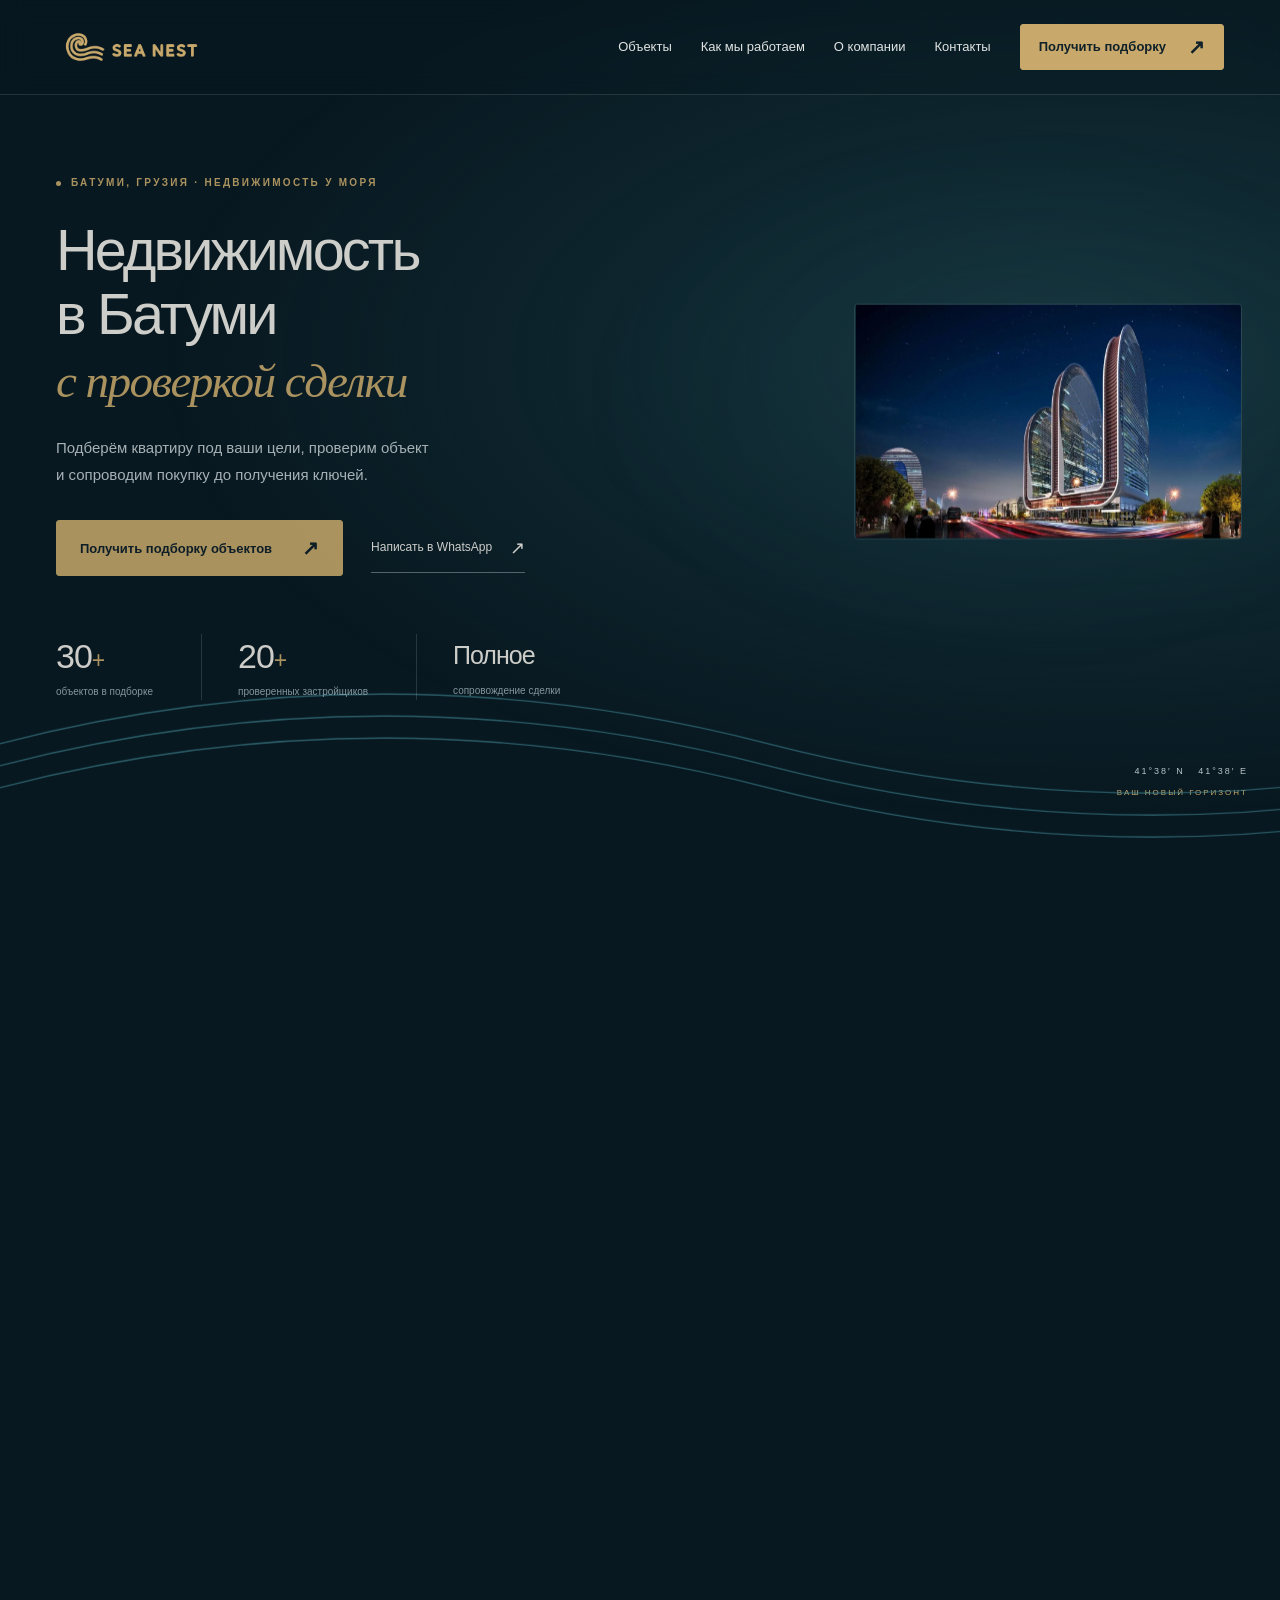
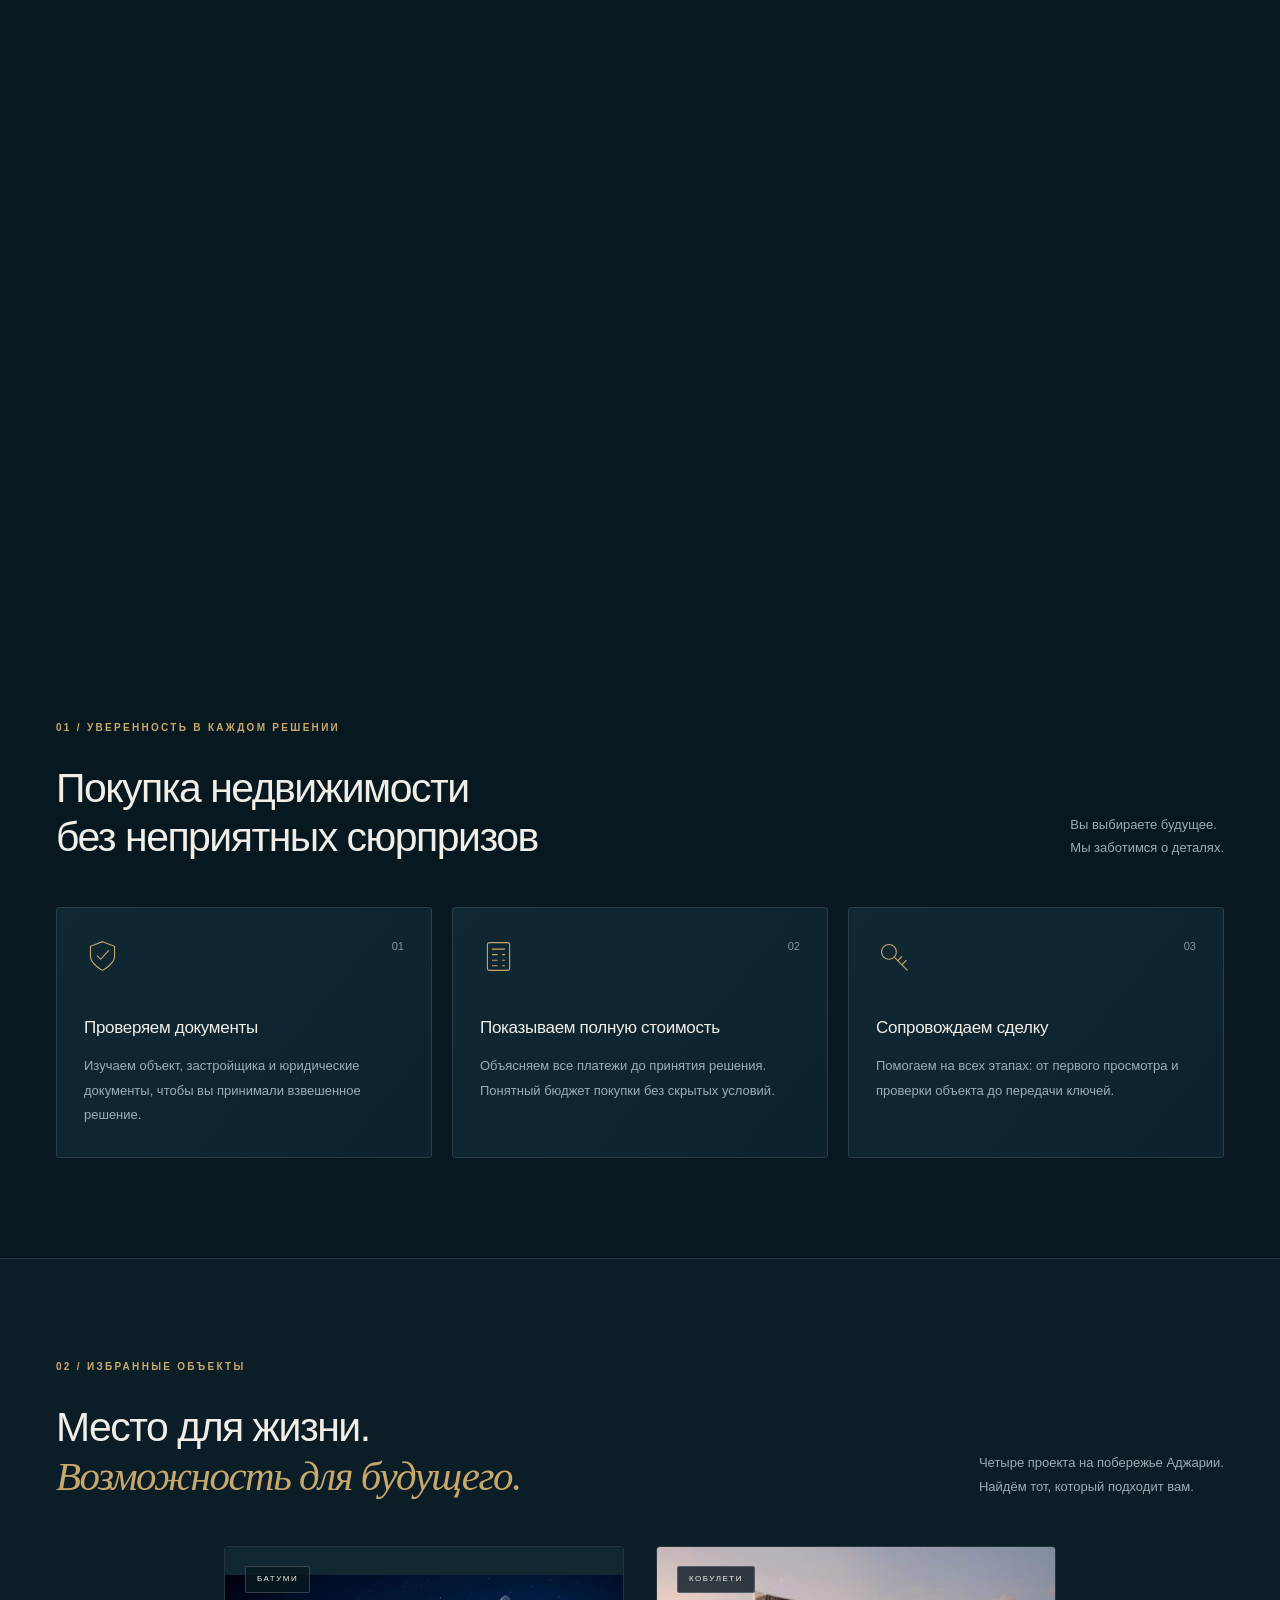
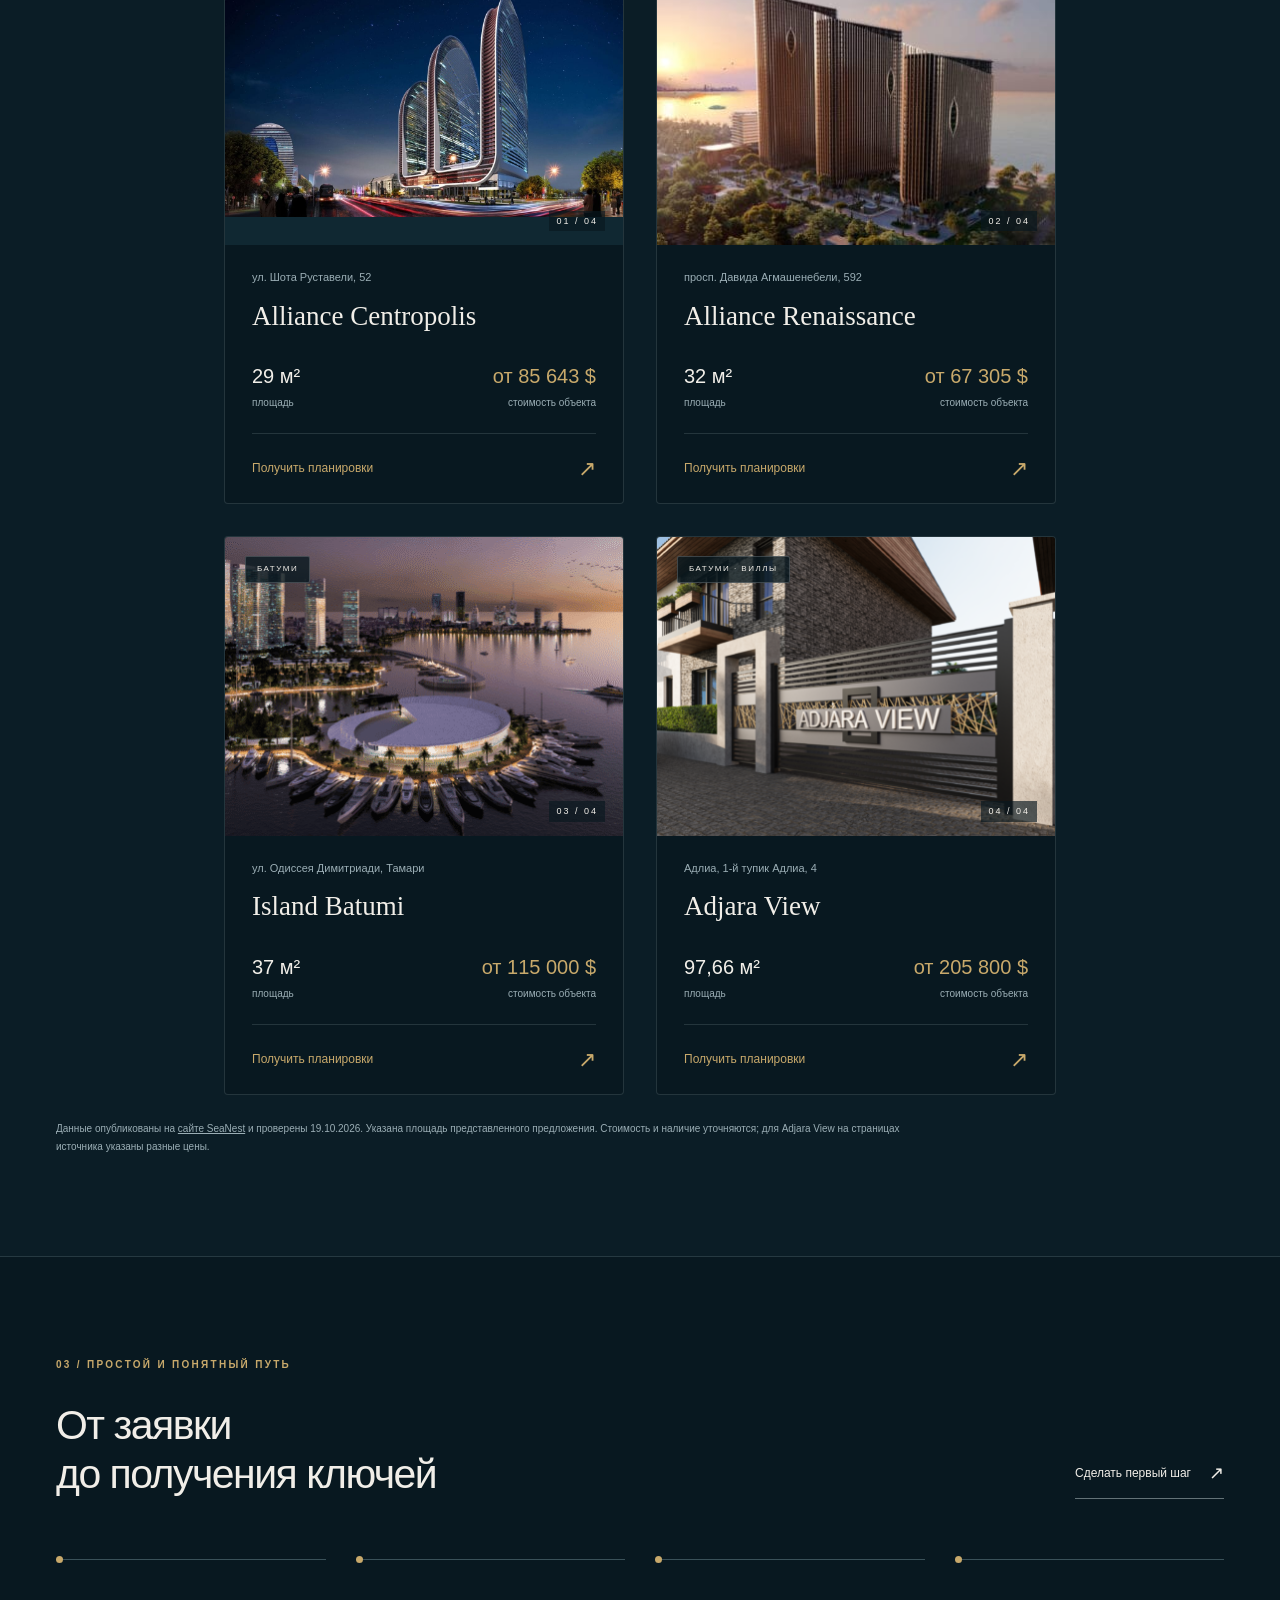
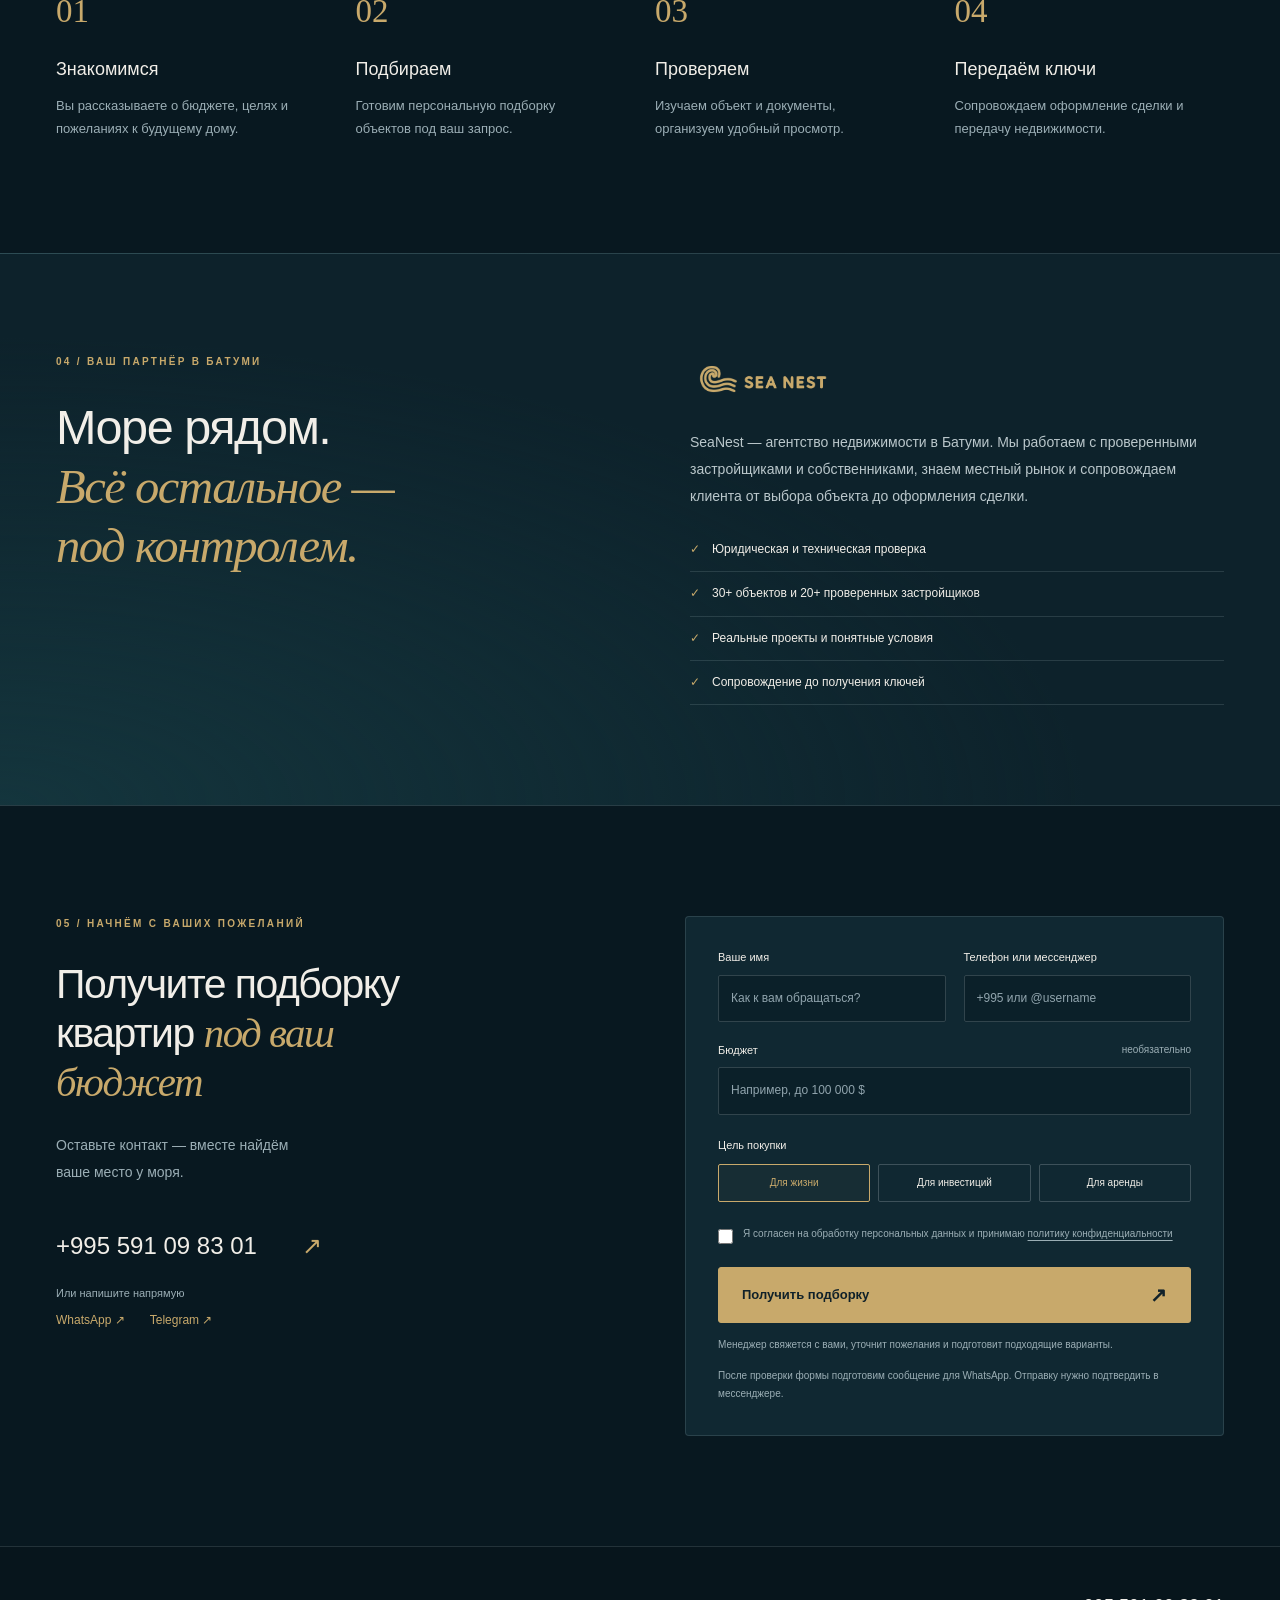
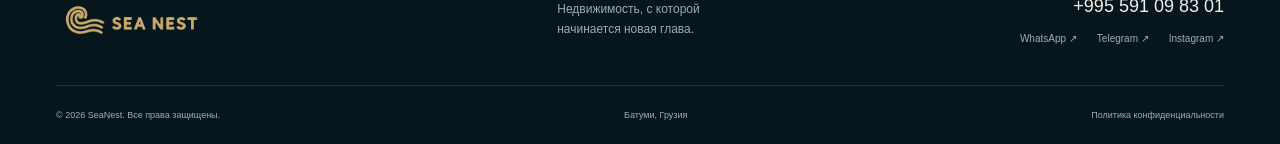
==== index.html @ 3211712a "Initial commit: SeaNest website" ====
<!doctype html>
<html lang="ru">
<head>
<meta charset="utf-8"><meta name="viewport" content="width=device-width, initial-scale=1">
<title>SeaNest — недвижимость в Батуми с проверкой сделки</title>
<meta name="description" content="Персональный подбор недвижимости в Батуми. Проверка объекта и документов, прозрачная стоимость и сопровождение покупки до получения ключей.">
<meta property="og:title" content="SeaNest — ваш дом у моря"><meta property="og:description" content="Недвижимость в Батуми с проверкой сделки. Подберём квартиру для жизни и инвестиций."><meta property="og:type" content="website"><meta property="og:locale" content="ru_RU"><meta property="og:image" content="images/hero.webp">
<meta name="theme-color" content="#081820"><link rel="icon" type="image/svg+xml" href="images/logo.svg"><link rel="stylesheet" href="css/style.css"><script src="js/main.js" defer></script>
</head>
<body>
<a class="skip" href="#main">Перейти к содержанию</a>
<header class="header" id="header"><div class="container header-inner"><a class="brand" href="#" aria-label="SeaNest — на главную"><img src="images/logo.svg" width="181" height="52" alt="SeaNest"></a><button class="menu-toggle" type="button" aria-expanded="false" aria-controls="navigation" aria-label="Открыть меню"><span></span><span></span></button><nav id="navigation" aria-label="Основная навигация"><a href="#properties">Объекты</a><a href="#process">Как мы работаем</a><a href="#about">О компании</a><a href="#contacts">Контакты</a><a class="button button-small" href="#request">Получить подборку <span>↗</span></a></nav></div></header>
<main id="main">
<div class="hero-scroll-scene"><section class="hero"><img class="hero-image" src="images/hero.webp" alt="Современные башни Alliance Centropolis на побережье Батуми" fetchpriority="high"><div class="hero-shade"></div><div class="container hero-content"><p class="eyebrow"><span class="dot"></span> БАТУМИ, ГРУЗИЯ · НЕДВИЖИМОСТЬ У МОРЯ</p><h1>Недвижимость<br>в Батуми<br><em>с проверкой сделки</em></h1><p class="hero-description">Подберём квартиру под ваши цели, проверим объект<br class="desktop-break"> и сопроводим покупку до получения ключей.</p><div class="hero-actions"><a class="button" href="#request">Получить подборку объектов <span>↗</span></a><a class="text-link" href="https://wa.me/995591098301" target="_blank" rel="noopener">Написать в WhatsApp <span>↗</span></a></div><div class="hero-stats"><div><strong>30<span>+</span></strong><p>объектов в подборке</p></div><div><strong>20<span>+</span></strong><p>проверенных застройщиков</p></div><div><strong class="stat-text">Полное</strong><p>сопровождение сделки</p></div></div></div><div class="hero-caption"><span>41°38′ N &nbsp; 41°38′ E</span><span>ВАШ НОВЫЙ ГОРИЗОНТ</span></div><svg class="waves" viewBox="0 0 2880 200" preserveAspectRatio="none" aria-hidden="true"><path d="M0 70C240 10 480 10 720 70S1200 130 1440 70S1920 10 2160 70S2640 130 2880 70M0 90C240 30 480 30 720 90S1200 150 1440 90S1920 30 2160 90S2640 150 2880 90M0 110C240 50 480 50 720 110S1200 170 1440 110S1920 50 2160 110S2640 170 2880 110"/></svg></section></div>
<section class="section benefits"><div class="container"><p class="eyebrow">01 / УВЕРЕННОСТЬ В КАЖДОМ РЕШЕНИИ</p><div class="section-heading"><h2>Покупка недвижимости<br>без неприятных сюрпризов</h2><p>Вы выбираете будущее.<br>Мы заботимся о деталях.</p></div><div class="benefit-grid"><article class="benefit"><svg viewBox="0 0 40 40" aria-hidden="true"><path d="M20 4 33 9v11c0 8-13 15-13 15S7 28 7 20V9Z"/><path d="m14 19 4 4 9-10"/></svg><span class="number">01</span><h3>Проверяем документы</h3><p>Изучаем объект, застройщика и юридические документы, чтобы вы принимали взвешенное решение.</p></article><article class="benefit"><svg viewBox="0 0 40 40" aria-hidden="true"><rect x="8" y="5" width="24" height="30" rx="2"/><path d="M13 12h14M13 18h6m5 0h3m-14 6h6m5 0h3m-14 6h6m5 0h3"/></svg><span class="number">02</span><h3>Показываем полную стоимость</h3><p>Объясняем все платежи до принятия решения. Понятный бюджет покупки без скрытых условий.</p></article><article class="benefit"><svg viewBox="0 0 40 40" aria-hidden="true"><circle cx="14" cy="15" r="8"/><path d="m20 21 14 14m-6-6 5-5m-10 1 5-5"/></svg><span class="number">03</span><h3>Сопровождаем сделку</h3><p>Помогаем на всех этапах: от первого просмотра и проверки объекта до передачи ключей.</p></article></div></div></section>
<section class="section properties" id="properties"><div class="container"><p class="eyebrow">02 / ИЗБРАННЫЕ ОБЪЕКТЫ</p><div class="section-heading"><h2>Место для жизни.<br><em>Возможность для будущего.</em></h2><p>Четыре проекта на побережье Аджарии.<br>Найдём тот, который подходит вам.</p></div><div class="property-grid">
<article class="property"><div class="property-picture"><img src="images/properties/centropolis.jpg" width="800" height="600" alt="Башни Alliance Centropolis в Батуми" loading="lazy"><span class="tag">БАТУМИ</span><span class="property-index">01 / 04</span></div><div class="property-body"><p class="location">ул. Шота Руставели, 52</p><h3>Alliance Centropolis</h3><div class="property-details"><span>29 м² <small>площадь</small></span><span>от 85 643 $ <small>стоимость объекта</small></span></div><a class="property-link" href="#request" data-property="Alliance Centropolis">Получить планировки <span>↗</span></a></div></article>
<article class="property"><div class="property-picture"><img src="images/properties/renaissance.jpg" width="400" height="300" alt="Архитектура комплекса Alliance Renaissance" loading="lazy"><span class="tag">КОБУЛЕТИ</span><span class="property-index">02 / 04</span></div><div class="property-body"><p class="location">просп. Давида Агмашенебели, 592</p><h3>Alliance Renaissance</h3><div class="property-details"><span>32 м² <small>площадь</small></span><span>от 67 305 $ <small>стоимость объекта</small></span></div><a class="property-link" href="#request" data-property="Alliance Renaissance">Получить планировки <span>↗</span></a></div></article>
<article class="property"><div class="property-picture"><img src="images/properties/island.png" width="400" height="300" alt="Проект Island Batumi у Чёрного моря" loading="lazy"><span class="tag">БАТУМИ</span><span class="property-index">03 / 04</span></div><div class="property-body"><p class="location">ул. Одиссея Димитриади, Тамари</p><h3>Island Batumi</h3><div class="property-details"><span>37 м² <small>площадь</small></span><span>от 115 000 $ <small>стоимость объекта</small></span></div><a class="property-link" href="#request" data-property="Island Batumi">Получить планировки <span>↗</span></a></div></article>
<article class="property"><div class="property-picture"><img src="images/properties/adjara.png" width="400" height="300" alt="Современные виллы Adjara View" loading="lazy"><span class="tag">БАТУМИ · ВИЛЛЫ</span><span class="property-index">04 / 04</span></div><div class="property-body"><p class="location">Адлиа, 1-й тупик Адлиа, 4</p><h3>Adjara View</h3><div class="property-details"><span>97,66 м² <small>площадь</small></span><span>от 205 800 $ <small>стоимость объекта</small></span></div><a class="property-link" href="#request" data-property="Adjara View">Получить планировки <span>↗</span></a></div></article>
</div><p class="source-note">Данные опубликованы на <a href="https://ge-seanest.com/" target="_blank" rel="noopener">сайте SeaNest</a> и проверены 19.10.2026. Указана площадь представленного предложения. Стоимость и наличие уточняются; для Adjara View на страницах источника указаны разные цены.</p></div></section>
<section class="section process" id="process"><div class="container"><p class="eyebrow">03 / ПРОСТОЙ И ПОНЯТНЫЙ ПУТЬ</p><div class="section-heading"><h2>От заявки<br>до получения ключей</h2><a class="text-link" href="#request">Сделать первый шаг <span>↗</span></a></div><ol class="steps"><li><span>01</span><h3>Знакомимся</h3><p>Вы рассказываете о бюджете, целях и пожеланиях к будущему дому.</p></li><li><span>02</span><h3>Подбираем</h3><p>Готовим персональную подборку объектов под ваш запрос.</p></li><li><span>03</span><h3>Проверяем</h3><p>Изучаем объект и документы, организуем удобный просмотр.</p></li><li><span>04</span><h3>Передаём ключи</h3><p>Сопровождаем оформление сделки и передачу недвижимости.</p></li></ol></div></section>
<section class="section about" id="about"><div class="container about-grid"><div><p class="eyebrow">04 / ВАШ ПАРТНЁР В БАТУМИ</p><h2>Море рядом.<br><em>Всё остальное —<br>под контролем.</em></h2></div><div class="about-copy"><img class="about-logo" src="images/logo.svg" width="175" height="50" alt="SeaNest" loading="lazy"><p>SeaNest — агентство недвижимости в Батуми. Мы работаем с проверенными застройщиками и собственниками, знаем местный рынок и сопровождаем клиента от выбора объекта до оформления сделки.</p><ul class="trust-list"><li>Юридическая и техническая проверка</li><li>30+ объектов и 20+ проверенных застройщиков</li><li>Реальные проекты и понятные условия</li><li>Сопровождение до получения ключей</li></ul></div></div></section>
<section class="section request" id="request"><div class="container request-grid"><div><p class="eyebrow">05 / НАЧНЁМ С ВАШИХ ПОЖЕЛАНИЙ</p><h2>Получите подборку<br>квартир <em>под ваш<br>бюджет</em></h2><p class="request-description">Оставьте контакт — вместе найдём<br>ваше место у моря.</p><a class="request-phone" href="tel:+995591098301">+995 591 09 83 01 <span>↗</span></a><p class="muted">Или напишите напрямую</p><div class="contact-links"><a href="https://wa.me/995591098301" target="_blank" rel="noopener">WhatsApp ↗</a><a href="https://t.me/SeaNest_Batumi" target="_blank" rel="noopener">Telegram ↗</a></div></div><form id="request-form"><div class="field-grid"><label>Ваше имя <input name="name" autocomplete="given-name" placeholder="Как к вам обращаться?" required minlength="2" maxlength="80"></label><label>Телефон или мессенджер <input name="contact" autocomplete="tel" placeholder="+995 или @username" required minlength="5" maxlength="100"></label></div><label>Бюджет <span class="optional">необязательно</span><input name="budget" placeholder="Например, до 100 000 $" maxlength="100"></label><fieldset><legend>Цель покупки</legend><div class="purpose-options"><label><input type="radio" name="purpose" value="Для жизни" checked><span>Для жизни</span></label><label><input type="radio" name="purpose" value="Для инвестиций"><span>Для инвестиций</span></label><label><input type="radio" name="purpose" value="Для аренды"><span>Для аренды</span></label></div></fieldset><input type="hidden" name="property"><p id="selected-property" class="selection" hidden></p><label class="consent"><input type="checkbox" name="consent" required><span>Я согласен на обработку персональных данных и принимаю <a href="privacy.html" target="_blank" rel="noopener">политику конфиденциальности</a></span></label><button class="button form-button" type="submit">Получить подборку <span>↗</span></button><p class="form-note">Менеджер свяжется с вами, уточнит пожелания и подготовит подходящие варианты.</p><p class="form-note">После проверки формы подготовим сообщение для WhatsApp. Отправку нужно подтвердить в мессенджере.</p><div id="form-result" role="status" hidden></div><noscript><p>Для работы формы включите JavaScript или свяжитесь с нами по телефону.</p></noscript></form></div></section>
</main><footer id="contacts"><div class="container"><div class="footer-top"><a href="#" aria-label="SeaNest — наверх"><img src="images/logo.svg" width="181" height="52" alt="SeaNest" loading="lazy"></a><p>Недвижимость, с которой<br>начинается новая глава.</p><div class="footer-contacts"><a href="tel:+995591098301">+995 591 09 83 01</a><div><a href="https://wa.me/995591098301" target="_blank" rel="noopener">WhatsApp ↗</a><a href="https://t.me/SeaNest_Batumi" target="_blank" rel="noopener">Telegram ↗</a><a href="https://www.instagram.com/real_estate_batumi_sea_nest/" target="_blank" rel="noopener">Instagram ↗</a></div></div></div><div class="footer-bottom"><span>© <span id="year">2026</span> SeaNest. Все права защищены.</span><span>Батуми, Грузия</span><a href="privacy.html">Политика конфиденциальности</a></div></div></footer>
</body></html>
---- css/style.css ----
:root {
  --bg:#081820;
  --card:#102832;
  --text:#f1eee8;
  --muted:#9baeb5;
  --sand:#c8a96b;
  --sea:#3f8490;
  --line:rgba(155,174,181,.19)
}
* {
  box-sizing:border-box
}
html {
  scroll-behavior:smooth;
  scroll-padding-top:100px
}
body {
  margin:0;
  background:var(--bg);
  color:var(--text);
  font-family:Arial,Helvetica,sans-serif;
  font-size:15px;
  line-height:1.6
}
a {
  color:inherit;
  text-decoration:none
}
button,input {
  font:inherit
}
button,a,input {
  -webkit-tap-highlight-color:transparent
}
a,button {
  touch-action:manipulation
}
img {
  max-width:100%;
  display:block
}
button {
  cursor:pointer
}
a:focus-visible,button:focus-visible,input:focus-visible {
  outline:2px solid var(--sand);
  outline-offset:5px
}
.container {
  width:min(1240px,calc(100% - 112px));
  margin:auto
}
.header {
  position:fixed;
  top:0;
  left:0;
  width:100%;
  z-index:20;
  border-bottom:1px solid rgba(255,255,255,.12);
  background:rgba(8,24,32,.24);
  transition:background .3s;
  backdrop-filter:blur(12px)
}
.header.scrolled {
  background:rgba(8,24,32,.96)
}
.header-inner {
  height:94px;
  display:flex;
  align-items:center;
  justify-content:space-between;
  gap:30px
}
.brand {
  flex-shrink:0
}
nav {
  display:flex;
  align-items:center;
  gap:29px;
  font-size:13px
}
nav>a:not(.button) {
  color:#e1e4e2
}
nav>a:hover,.text-link:hover {
  color:var(--sand)
}
.button {
  display:inline-flex;
  align-items:center;
  justify-content:space-between;
  gap:30px;
  background:var(--sand);
  color:#102129;
  padding:17px 23px;
  border:1px solid var(--sand);
  border-radius:3px;
  font-size:13px;
  font-weight:600;
  line-height:1.5;
  transition:background .2s,transform .2s
}
.button:hover {
  background:#ddc28e;
  transform:translateY(-2px)
}
.button span {
  font-size:20px;
  line-height:1
}
.button-small {
  padding:12px 18px;
  gap:22px
}
.menu-toggle {
  display:none
}
.hero {
  position:relative;
  min-height:850px;
  height:min(940px,100svh);
  overflow:hidden;
  display:flex;
  align-items:center
}
.hero-image {
  position:absolute;
  inset:0;
  width:100%;
  height:100%;
  object-fit:cover;
  object-position:65% 48%;
  animation:appear 1s ease both
}
.hero-shade {
  position:absolute;
  inset:0;
  background:linear-gradient(90deg,rgba(8,24,32,.96) 0%,rgba(8,24,32,.83) 32%,rgba(8,24,32,.21) 75%),linear-gradient(0deg,#081820 0%,transparent 48%,rgba(8,24,32,.2))
}
.hero-content {
  position:relative;
  z-index:2;
  padding-top:115px;
  padding-bottom:80px;
  animation:appear 1s ease both
}
.eyebrow {
  font-size:10px;
  letter-spacing:2.3px;
  font-weight:600;
  color:var(--sand);
  margin:0 0 28px;
  display:flex;
  align-items:center;
  gap:10px
}
.dot {
  width:5px;
  height:5px;
  background:var(--sand);
  border-radius:50%
}
h1,h2,h3,p {
  margin-top:0
}
h1 {
  font-size:clamp(46px,4.9vw,72px);
  font-weight:400;
  letter-spacing:-2.8px;
  line-height:1.1;
  margin-bottom:25px
}
em {
  font-family:Georgia,'Times New Roman',serif;
  font-weight:400;
  color:var(--sand)
}
h1 em {
  font-size:.82em;
  letter-spacing:-1.6px;
  white-space:nowrap
}
.hero-description {
  font-size:15px;
  color:#c3cdd0;
  line-height:1.8;
  max-width:480px
}
.hero-actions {
  display:flex;
  align-items:center;
  gap:28px;
  margin-top:32px
}
.text-link {
  font-size:12px;
  display:inline-flex;
  align-items:center;
  gap:18px;
  border-bottom:1px solid #637277;
  padding:10px 0
}
.text-link span {
  font-size:18px
}
.hero-stats {
  display:flex;
  gap:48px;
  margin-top:58px
}
.hero-stats>div+div {
  border-left:1px solid rgba(255,255,255,.16);
  padding-left:36px
}
.hero-stats strong {
  font-size:34px;
  font-weight:400;
  letter-spacing:-1px;
  line-height:1.3
}
.hero-stats strong span {
  color:var(--sand);
  font-size:23px
}
.hero-stats .stat-text {
  font-size:25px;
  line-height:1.75
}
.hero-stats p {
  font-size:10px;
  color:var(--muted);
  margin:5px 0 0
}
.hero-caption {
  position:absolute;
  right:56px;
  bottom:68px;
  display:flex;
  flex-direction:column;
  align-items:flex-end;
  gap:9px;
  font-size:9px;
  letter-spacing:2px;
  color:#b8c4c8
}
.hero-caption span+span {
  font-size:8px;
  color:var(--sand)
}
.waves {
  position:absolute;
  bottom:0;
  width:100%;
  height:140px;
  fill:none;
  stroke:var(--sea);
  stroke-width:.5;
  opacity:.25;
  pointer-events:none
}
.section {
  padding:100px 0
}
.section-heading {
  display:flex;
  justify-content:space-between;
  align-items:flex-end;
  gap:35px;
  margin-bottom:45px
}
h2 {
  font-weight:400;
  font-size:clamp(32px,3.2vw,46px);
  letter-spacing:-1.5px;
  line-height:1.2;
  margin-bottom:0
}
.section-heading>p {
  color:var(--muted);
  font-size:13px;
  line-height:1.8;
  margin:0 0 3px
}
.benefits {
  padding-top:70px
}
.benefit-grid {
  display:grid;
  grid-template-columns:repeat(3,1fr);
  gap:20px
}
.benefit {
  padding:30px 27px;
  background:linear-gradient(130deg,var(--card),#0d222c);
  border:1px solid var(--line);
  border-radius:4px;
  position:relative
}
.benefit svg {
  width:37px;
  height:37px;
  fill:none;
  stroke:var(--sand);
  stroke-width:1.2;
  margin-bottom:32px
}
.number {
  position:absolute;
  top:30px;
  right:27px;
  color:#80969f;
  font-size:11px
}
.benefit h3 {
  font-size:17px;
  font-weight:400;
  margin-bottom:13px;
  letter-spacing:-.3px
}
.benefit p {
  font-size:13px;
  color:var(--muted);
  margin:0;
  line-height:1.85
}
.properties {
  background:#0b1d26;
  border-top:1px solid var(--line);
  border-bottom:1px solid var(--line)
}
.property-grid {
  display:grid;
  grid-template-columns:repeat(2,1fr);
  gap:32px
}
.property {
  background:var(--bg);
  border:1px solid var(--line);
  border-radius:4px;
  overflow:hidden
}
.property-picture {
  position:relative;
  aspect-ratio:1.8;
  overflow:hidden
}
.property-picture img {
  width:100%;
  height:100%;
  object-fit:cover;
  transition:transform .6s
}
.tag {
  position:absolute;
  top:19px;
  left:20px;
  letter-spacing:1.5px;
  font-size:8px;
  background:rgba(8,24,32,.8);
  padding:6px 11px;
  border:1px solid #ffffff30;
  border-radius:2px
}
.property-index {
  position:absolute;
  right:18px;
  bottom:14px;
  font-size:9px;
  letter-spacing:2px;
  background:#081820a6;
  padding:3px 7px
}
.property-body {
  padding:24px 27px 0
}
.location {
  font-size:11px;
  color:var(--muted);
  margin-bottom:8px
}
.property h3 {
  font-family:Georgia,serif;
  font-size:27px;
  font-weight:400;
  margin-bottom:22px
}
.property-details {
  display:flex;
  justify-content:space-between;
  gap:15px;
  padding-bottom:22px;
  font-size:20px
}
.property-details>span:last-child {
  text-align:right;
  color:var(--sand)
}
.property-details small {
  display:block;
  font-size:10px;
  color:var(--muted);
  margin-top:3px
}
.property-link {
  display:flex;
  align-items:center;
  justify-content:space-between;
  border-top:1px solid var(--line);
  padding:17px 0;
  color:var(--sand);
  font-size:12px
}
.property-link span {
  font-size:22px
}
.property-link:hover {
  color:var(--text)
}
.source-note {
  font-size:10px;
  color:var(--muted);
  max-width:870px;
  line-height:1.8;
  margin:25px 0 0
}
.source-note a {
  text-decoration:underline
}
.steps {
  padding:0;
  margin:60px 0 0;
  list-style:none;
  display:grid;
  grid-template-columns:repeat(4,1fr);
  gap:30px
}
.steps li {
  position:relative;
  border-top:1px solid #3a5159;
  padding-top:25px
}
.steps li:before {
  position:absolute;
  content:'';
  top:-4px;
  left:0;
  width:7px;
  height:7px;
  border-radius:50%;
  background:var(--sand)
}
.steps span {
  color:var(--sand);
  font-family:Georgia,serif;
  font-size:33px
}
.steps h3 {
  font-weight:400;
  font-size:18px;
  margin:17px 0 10px
}
.steps p {
  font-size:13px;
  color:var(--muted);
  line-height:1.8;
  max-width:240px
}
.about {
  background:radial-gradient(ellipse at 0 100%,#14353d 0,transparent 60%),#0d222b;
  border-block:1px solid var(--line)
}
.about-grid {
  display:grid;
  grid-template-columns:1fr 1fr;
  gap:100px
}
.about h2 {
  font-size:clamp(38px,3.8vw,55px)
}
.about-logo {
  margin-bottom:25px
}
.about-copy>p {
  font-size:14px;
  color:#bac7cb;
  line-height:1.9
}
.trust-list {
  list-style:none;
  padding:5px 0 0;
  margin:0
}
.trust-list li {
  font-size:12px;
  padding:12px 0;
  border-bottom:1px solid var(--line)
}
.trust-list li:before {
  content:'✓';
  color:var(--sand);
  margin-right:12px
}
.request {
  padding:110px 0
}
.request-grid {
  display:grid;
  grid-template-columns:1fr 1fr;
  gap:90px
}
.request-description {
  color:var(--muted);
  font-size:14px;
  line-height:1.9;
  margin-top:25px
}
.request-phone {
  display:inline-flex;
  gap:45px;
  font-size:24px;
  margin-top:27px
}
.request-phone span {
  color:var(--sand)
}
.muted {
  font-size:11px;
  color:var(--muted);
  margin:20px 0 8px
}
.contact-links {
  display:flex;
  gap:25px;
  color:var(--sand);
  font-size:12px
}
form {
  padding:32px;
  background:var(--card);
  border:1px solid var(--line);
  border-radius:4px
}
form label,legend {
  font-size:11px;
  color:var(--text)
}
.field-grid {
  display:grid;
  grid-template-columns:1fr 1fr;
  gap:18px
}
form>label {
  display:block;
  margin-top:20px
}
input:not([type=checkbox],[type=radio],[type=hidden]) {
  display:block;
  background:#0b2029;
  border:1px solid #31444c;
  border-radius:2px;
  color:var(--text);
  padding:13px 12px;
  width:100%;
  font-size:12px;
  margin-top:8px;
  min-width:0
}
input::placeholder {
  color:#91a4ad;
  opacity:1
}
.optional {
  color:var(--muted);
  float:right;
  font-size:10px
}
fieldset {
  border:0;
  margin:22px 0 0;
  padding:0;
  min-width:0
}
legend {
  padding:0;
  margin-bottom:10px
}
.purpose-options {
  display:flex;
  gap:8px
}
.purpose-options label {
  flex:1;
  position:relative
}
.purpose-options input {
  position:absolute;
  opacity:0;
  width:1px;
  height:1px
}
.purpose-options span {
  display:block;
  text-align:center;
  padding:10px 5px;
  border:1px solid #3d515a;
  border-radius:2px;
  font-size:10px;
  cursor:pointer
}
.purpose-options input:checked+span {
  border-color:var(--sand);
  color:var(--sand);
  background:#c8a96b0a
}
.purpose-options input:focus-visible+span {
  outline:2px solid var(--sand);
  outline-offset:3px
}
.consent {
  display:flex;
  align-items:flex-start;
  gap:10px;
  color:var(--muted);
  font-size:10px;
  margin-top:24px
}
.consent input {
  accent-color:var(--sand);
  margin:3px 0 0;
  flex-shrink:0;
  width:15px;
  height:15px
}
.consent a {
  text-decoration:underline;
  text-underline-offset:3px
}
.form-button {
  width:100%;
  margin-top:23px
}
.form-note {
  font-size:10px;
  color:var(--muted);
  line-height:1.8;
  margin:13px 0 0
}
.selection {
  color:var(--sand);
  font-size:12px;
  margin:18px 0 0
}
#form-result {
  border-top:1px solid var(--line);
  margin-top:20px;
  padding-top:15px;
  font-size:12px
}
#form-result a {
  display:block;
  color:var(--sand);
  text-decoration:underline;
  margin-top:10px
}
footer {
  border-top:1px solid var(--line);
  padding:45px 0 22px;
  background:#07151c
}
.footer-top {
  display:flex;
  justify-content:space-between;
  align-items:center;
  gap:35px;
  padding-bottom:38px
}
.footer-top>p {
  color:var(--muted);
  font-size:12px;
  margin:0
}
.footer-contacts {
  text-align:right
}
.footer-contacts>a {
  font-size:18px
}
.footer-contacts>div {
  display:flex;
  gap:20px;
  font-size:10px;
  color:var(--muted);
  margin-top:10px
}
.footer-bottom {
  padding-top:22px;
  border-top:1px solid var(--line);
  display:flex;
  justify-content:space-between;
  gap:20px;
  font-size:9px;
  color:var(--muted)
}
.skip {
  position:fixed;
  top:-100px;
  left:20px;
  background:var(--sand);
  color:var(--bg);
  padding:12px;
  z-index:100
}
.skip:focus {
  top:10px
}
.privacy {
  padding:140px 0 80px;
  max-width:780px
}
.privacy h1 {
  font-size:43px;
  letter-spacing:-1px
}
.privacy h2 {
  font-size:24px;
  margin:32px 0 15px
}
.privacy p {
  color:var(--muted)
}
.privacy a {
  color:var(--sand)
}
[hidden] {
  display:none!important
}
@keyframes appear {
  from {
    opacity:0;
    transform:translateY(16px)
  }
  to {
    opacity:1;
    transform:translateY(0)
  }

}
@media(min-width:1600px) {
  .hero {
    height:960px;
    max-height:100svh
  }
  .hero-content {
    padding-top:90px
  }

}
@media(max-width:1100px) {
  .container {
    width:calc(100% - 64px)
  }
  nav {
    gap:18px;
    font-size:11px
  }
  .header-inner {
    gap:20px
  }
  .brand img {
    width:155px
  }
  .button-small {
    padding:11px 12px;
    font-size:11px;
    gap:12px
  }
  .hero {
    min-height:800px
  }
  .hero-caption {
    right:32px;
    bottom:45px
  }
  .about-grid,.request-grid {
    gap:45px
  }
  .hero-stats {
    gap:30px
  }
  .hero-stats>div+div {
    padding-left:25px
  }
  .benefit {
    padding:25px 20px
  }
  .benefit h3 {
    font-size:16px
  }
  .field-grid {
    grid-template-columns:1fr;
    gap:18px
  }
  form {
    padding:25px
  }

}
@media(max-width:800px) {
  .container {
    width:calc(100% - 48px)
  }
  .header-inner {
    height:78px
  }
  .menu-toggle {
    display:flex;
    background:none;
    border:1px solid var(--line);
    width:42px;
    height:38px;
    padding:10px;
    flex-direction:column;
    justify-content:space-around;
    color:var(--text)
  }
  .menu-toggle span {
    display:block;
    width:100%;
    height:1px;
    background:currentColor
  }
  nav {
    display:none;
    position:absolute;
    left:0;
    right:0;
    top:78px;
    background:#081820;
    flex-direction:column;
    align-items:stretch;
    padding:24px;
    gap:0;
    border-bottom:1px solid var(--line)
  }
  nav.open {
    display:flex
  }
  nav>a {
    padding:14px;
    font-size:14px
  }
  nav .button {
    margin-top:12px
  }
  .hero {
    min-height:810px;
    height:auto
  }
  .hero-content {
    padding-top:150px;
    padding-bottom:110px
  }
  .hero-image {
    object-position:62% center
  }
  .hero-shade {
    background:linear-gradient(90deg,#081820eb,#08182070),linear-gradient(0deg,#081820,transparent 90%)
  }
  h1 {
    font-size:58px
  }
  .hero-caption {
    display:none
  }
  .section {
    padding:75px 0
  }
  .section-heading {
    gap:25px
  }
  .section-heading>p {
    font-size:12px
  }
  .benefit-grid {
    grid-template-columns:1fr;
    gap:12px
  }
  .benefit {
    padding:24px 25px 24px 83px
  }
  .benefit svg {
    position:absolute;
    left:25px;
    top:26px;
    width:32px
  }
  .benefit h3 {
    padding-right:25px
  }
  .benefit p {
    max-width:500px
  }
  .number {
    right:20px;
    top:25px
  }
  .property-grid {
    gap:22px
  }
  .property-body {
    padding:20px 20px 0
  }
  .property h3 {
    font-size:23px
  }
  .property-details {
    font-size:17px
  }
  .steps {
    grid-template-columns:repeat(2,1fr);
    gap:30px
  }
  .about-grid,.request-grid {
    gap:40px;
    grid-template-columns:1fr
  }
  .about-grid {
    grid-template-columns:1fr 1fr;
    gap:30px
  }
  .about h2 {
    font-size:37px
  }
  .request-grid {
    grid-template-columns:1fr 1fr;
    gap:30px
  }
  .request h2 {
    font-size:34px
  }
  .purpose-options {
    flex-wrap:wrap
  }
  .purpose-options label {
    flex-basis:45%
  }
  .request-phone {
    font-size:20px;
    gap:15px
  }
  .footer-top {
    flex-wrap:wrap
  }
  .footer-top>p {
    display:none
  }
  .footer-bottom {
    font-size:9px
  }
  .eyebrow {
    font-size:9px;
    letter-spacing:1.7px
  }

}
@media(max-width:600px) {
  .container {
    width:calc(100% - 40px)
  }
  .hero {
    min-height:790px
  }
  .hero-content {
    padding-top:139px;
    padding-bottom:80px
  }
  .hero .eyebrow {
    font-size:8px;
    letter-spacing:1.2px;
    margin-bottom:30px
  }
  h1 {
    font-size:44px;
    letter-spacing:-1.8px;
    line-height:1.15
  }
  h1 em {
    font-size:.76em;
    letter-spacing:-1.2px
  }
  .hero-description {
    font-size:13px;
    max-width:310px;
    margin-top:24px
  }
  .desktop-break {
    display:none
  }
  .hero-actions {
    flex-direction:column;
    align-items:flex-start;
    gap:13px;
    margin-top:27px
  }
  .hero-actions .button {
    padding:16px 18px;
    gap:30px;
    font-size:12px
  }
  .hero-actions .text-link {
    font-size:11px
  }
  .hero-stats {
    gap:17px;
    margin-top:40px
  }
  .hero-stats>div {
    flex:1
  }
  .hero-stats>div+div {
    padding-left:14px
  }
  .hero-stats strong {
    font-size:29px
  }
  .hero-stats .stat-text {
    font-size:19px;
    line-height:1.95
  }
  .hero-stats p {
    font-size:8px;
    line-height:1.7
  }
  .hero-stats strong span {
    font-size:18px
  }
  .hero-image {
    object-position:57% center
  }
  .hero-shade {
    background:linear-gradient(90deg,#081820ed,#08182088),linear-gradient(0deg,#081820,transparent 80%)
  }
  .section {
    padding:60px 0
  }
  .section-heading {
    display:block;
    margin-bottom:30px
  }
  h2 {
    font-size:32px;
    letter-spacing:-1px
  }
  .section-heading>p {
    margin-top:20px
  }
  .eyebrow {
    font-size:8px;
    margin-bottom:22px;
    letter-spacing:1.5px
  }
  .benefit {
    padding-left:75px
  }
  .benefit h3 {
    font-size:16px
  }
  .benefit p {
    font-size:12px
  }
  .property-grid {
    grid-template-columns:1fr;
    gap:25px
  }
  .property-picture {
    aspect-ratio:1.6
  }
  .property-body {
    padding:21px 22px 0
  }
  .property h3 {
    font-size:26px
  }
  .property-details {
    font-size:20px
  }
  .source-note {
    font-size:9px
  }
  .steps {
    grid-template-columns:1fr;
    gap:0;
    margin-top:35px
  }
  .steps li {
    border-top:0;
    border-left:1px solid #3a5159;
    padding:0 0 32px 32px;
    margin-left:7px
  }
  .steps li:last-child {
    padding-bottom:0
  }
  .steps li:before {
    left:-4px;
    top:13px
  }
  .steps span {
    font-size:28px
  }
  .steps h3 {
    margin-top:8px
  }
  .steps p {
    max-width:none;
    margin-bottom:0
  }
  .process .text-link {
    margin-top:20px
  }
  .about-grid,.request-grid {
    grid-template-columns:1fr;
    gap:35px
  }
  .about h2 {
    font-size:42px
  }
  .about-copy>p {
    font-size:13px
  }
  .request h2 {
    font-size:39px
  }
  .request h2 br:last-child {
    display:none
  }
  .request-phone {
    margin-top:12px;
    font-size:24px;
    gap:30px
  }
  form {
    padding:23px 20px
  }
  .field-grid {
    grid-template-columns:1fr
  }
  .purpose-options {
    flex-wrap:nowrap;
    gap:5px
  }
  .purpose-options label {
    flex-basis:0
  }
  .purpose-options span {
    font-size:9px;
    padding:10px 4px
  }
  .footer-top {
    align-items:flex-start;
    gap:25px
  }
  .footer-contacts {
    text-align:left
  }
  .footer-contacts>div {
    gap:23px
  }
  .footer-bottom {
    flex-direction:column;
    gap:12px
  }
  .privacy {
    padding-top:115px
  }
  .privacy h1 {
    font-size:28px;
    overflow-wrap:normal
  }
  .privacy h2 {
    font-size:23px
  }
  .privacy p {
    font-size:14px
  }

}
/* Компактные фотографии: снимки не растягиваются на весь экран. */
:root {
  --photo-width:400px;
  --motion-duration:350ms;
  --motion-ease:cubic-bezier(.22,1,.36,1);
}
.hero {
  flex-direction:column;
  min-height:0;
  height:auto;
  max-height:none;
  padding:130px 0 65px;
  background:radial-gradient(ellipse at 85% 40%,#15343d,transparent 60%);
}
.hero-content {
  order:0;
  padding-top:0;
  padding-bottom:40px;
}
.hero-image {
  position:relative;
  inset:auto;
  order:1;
  width:min(var(--photo-width),calc(100% - 48px));
  height:auto;
  aspect-ratio:1280 / 779;
  object-fit:contain;
  border:1px solid var(--line);
  border-radius:4px;
  z-index:1;
}
.hero-shade {
  display:none;
}
.hero-caption {
  display:none;
}
.property-grid {
  grid-template-columns:minmax(0,var(--photo-width));
  justify-content:center;
}
.property-picture {
  aspect-ratio:4 / 3;
}
.property-picture img {
  object-fit:contain;
  background:var(--card);
  transition:none;
}
.property,.benefit {
  transition:border-color var(--motion-duration),box-shadow var(--motion-duration);
}
.button span,.text-link span,.property-link span,.request-phone span {
  transition:transform var(--motion-duration) var(--motion-ease);
}
.button:active {
  transform:translateY(1px);
}
input:not([type=checkbox],[type=radio],[type=hidden]) {
  transition:border-color var(--motion-duration),background var(--motion-duration);
}
input:not([type=checkbox],[type=radio],[type=hidden]):focus {
  border-color:var(--sand);
  background:#102832;
}
.menu-toggle span {
  transition:transform var(--motion-duration) var(--motion-ease);
}
.menu-toggle[aria-expanded=true] span:first-child {
  transform:translateY(4px) rotate(45deg);
}
.menu-toggle[aria-expanded=true] span:last-child {
  transform:translateY(-4px) rotate(-45deg);
}
.waves path {
  transform-origin:center;
  animation:wave-flow 16s ease-in-out 2 alternate both;
}
@keyframes wave-flow {
  0% {transform:translateY(6px);opacity:.65}
  50% {transform:translateY(-10px);opacity:1}
  100% {transform:translateY(2px);opacity:.8}
}
@media(min-width:700px) {
  .property-grid {
    grid-template-columns:repeat(2,minmax(0,var(--photo-width)));
  }
}
@media(min-width:1000px) {
  .hero {
    min-height:740px;
    justify-content:center;
    padding:160px 0 85px;
  }
  .hero-content {
    padding-bottom:0;
  }
  .hero-image {
    position:absolute;
    right:max(32px,calc((100% - 1240px) / 2));
    top:270px;
    width:var(--photo-width);
  }
  .hero-content h1 {
    font-size:clamp(48px,4.5vw,66px);
  }
  .hero-caption {
    display:flex;
    right:max(32px,calc((100% - 1240px) / 2));
    bottom:100px;
  }
}
@media(hover:hover) and (pointer:fine) {
  .property:hover,.benefit:hover {
    border-color:#c8a96b80;
    box-shadow:0 12px 30px #00000026;
  }
  .button:hover span,.text-link:hover span,.property-link:hover span,.request-phone:hover span {
    transform:translate(3px,-3px);
  }
}
.property:focus-within,.benefit:focus-within {
  border-color:var(--sand);
}
/* Мягкое свечение и волны поддерживают морскую палитру. */
:root {
  --motion-duration:650ms;
  --motion-ease:cubic-bezier(.25,.46,.45,.94);
}
.hero-content,.hero-image {
  animation:none;
}
.hero::before {
  content:'';
  position:absolute;
  width:70%;
  height:65%;
  right:-15%;
  top:10%;
  pointer-events:none;
  background:radial-gradient(ellipse,#3f84902b,transparent 68%);
  animation:sea-glow 18s ease-in-out 2 alternate both;
}
@keyframes sea-glow {
  from {transform:translate(-2%,3%);opacity:.5}
  to {transform:translate(3%,-3%);opacity:.85}
}
.waves {
  height:220px;
  opacity:.85;
  stroke-width:1.25;
  overflow:visible;
}
.waves path:nth-child(2) {
  animation-delay:-4s;
  stroke:var(--sand);
  stroke-opacity:.4;
}
.waves path:nth-child(3) {
  animation-delay:-8s;
}
.hero-stats strong {
  font-variant-numeric:tabular-nums;
}
.button {
  position:relative;
  overflow:hidden;
  isolation:isolate;
  transition:background var(--motion-duration),box-shadow var(--motion-duration),transform var(--motion-duration) var(--motion-ease);
}
.button::before {
  content:'';
  position:absolute;
  inset:0;
  background:linear-gradient(110deg,transparent 25%,#ffffff55 50%,transparent 75%);
  transform:translateX(-110%);
  pointer-events:none;
  transition:transform 850ms var(--motion-ease);
}
.button:focus-visible::before {
  transform:translateX(110%);
}
.property,.benefit {
  transition:border-color var(--motion-duration),box-shadow 700ms,transform 700ms var(--motion-ease);
}
.benefit svg {
  transition:transform 700ms var(--motion-ease),stroke var(--motion-duration);
}
.property-link,.text-link,nav>a,.contact-links a,.footer-contacts a {
  transition:color var(--motion-duration),border-color var(--motion-duration);
}
nav>a:not(.button) {
  position:relative;
}
nav>a:not(.button)::after {
  content:'';
  position:absolute;
  left:0;
  right:0;
  bottom:-9px;
  height:1px;
  background:var(--sand);
  transform:scaleX(0);
  transform-origin:left;
  transition:transform var(--motion-duration) var(--motion-ease);
}
nav>a:not(.button):focus-visible::after {
  transform:scaleX(1);
}
.purpose-options span {
  transition:background var(--motion-duration),color var(--motion-duration),border-color var(--motion-duration);
}
@supports(animation-timeline:scroll()) {
  .header::after {
    content:'';
    position:absolute;
    bottom:-1px;
    left:0;
    width:100%;
    height:2px;
    background:linear-gradient(90deg,var(--sea),var(--sand));
    transform:scaleX(0);
    transform-origin:left;
    animation:reading-progress linear both;
    animation-timeline:scroll(root block);
  }
  @keyframes reading-progress {
    to {transform:scaleX(1)}
  }
}
@media(max-width:800px) {
  nav {
    display:flex;
    max-height:460px;
    padding:24px;
    opacity:0;
    visibility:hidden;
    overflow:hidden;
    transform:translateY(-6px);
    clip-path:inset(0 0 100% 0);
    transition:clip-path 650ms var(--motion-ease),opacity 450ms ease,transform 650ms var(--motion-ease),visibility 650ms;
  }
  nav.open {
    max-height:460px;
    padding:24px;
    opacity:1;
    visibility:visible;
    transform:translateY(0);
    clip-path:inset(0);
  }
  nav>a:not(.button)::after {
    bottom:7px;
    left:14px;
    right:14px;
  }
  nav.open>a {
    animation:appear 650ms var(--motion-ease) both;
  }
  nav.open>a:nth-child(2) {animation-delay:45ms}
  nav.open>a:nth-child(3) {animation-delay:90ms}
  nav.open>a:nth-child(4) {animation-delay:135ms}
  nav.open>a:nth-child(5) {animation-delay:180ms}
}
@media(hover:hover) and (pointer:fine) {
  .property:hover,.benefit:hover {
    transform:translateY(-3px);
    box-shadow:0 20px 45px -15px #3f849045;
  }
  .benefit:hover svg {
    transform:translateY(-2px) rotate(-2deg);
    stroke:#e0c38e;
  }
  .button:hover {
    box-shadow:0 10px 32px -12px #c8a96b88;
    transform:translateY(-2px);
  }
  .button:hover::before {
    transform:translateX(110%);
  }
  nav>a:hover::after {
    transform:scaleX(1);
  }
}
/* Первый экран закрепляется, пока движение слоёв следует за прокруткой. */
@supports(animation-timeline:view()) {
  @media(min-width:1000px) and (min-height:760px) and (prefers-reduced-motion:no-preference) {
    .hero-scroll-scene {
      height:250svh;
      view-timeline-name:--hero-scene;
      view-timeline-axis:block;
      view-timeline-inset:0;
    }
    .hero-scroll-scene .hero {
      position:sticky;
      top:0;
      height:100svh;
      min-height:0;
      padding:130px 0 75px;
    }
    .hero-scroll-scene .hero-content {
      animation:hero-scroll-text linear both;
      animation-timeline:--hero-scene;
      animation-range:contain 0% contain 100%;
    }
    .hero-scroll-scene .hero-image {
      animation:hero-scroll-photo linear both;
      animation-timeline:--hero-scene;
      animation-range:contain 0% contain 100%;
    }
    .hero-scroll-scene .waves {
      left:0;
      width:240%;
      animation:hero-scroll-waves linear both;
      animation-timeline:--hero-scene;
      animation-range:contain 0% contain 100%;
    }
    @keyframes hero-scroll-text {
      from {transform:translateY(0);opacity:1}
      to {transform:translateY(-40px);opacity:.85}
    }
    @keyframes hero-scroll-photo {
      from {transform:translateY(0) scale(1)}
      to {transform:translateY(30px) scale(.97)}
    }
    @keyframes hero-scroll-waves {
      from {transform:translate(0,0);opacity:.85}
      to {transform:translate(-50%,-20px);opacity:1}
    }
  }
}
/* Декоративный ореол не перехватывает мышь и не заменяет обычный курсор. */
.cursor-halo-layer {
  position:fixed;
  inset:0;
  overflow:hidden;
  pointer-events:none;
  z-index:19;
}
.cursor-halo {
  display:none;
  position:absolute;
  top:0;
  left:0;
  width:380px;
  height:380px;
  margin:-190px 0 0 -190px;
  border-radius:50%;
  pointer-events:none;
  z-index:19;
  opacity:0;
  background:radial-gradient(circle at 45% 45%,#c8a96b1a 0%,#3f849035 23%,#3f849016 45%,transparent 70%);
  filter:blur(18px);
  transition:opacity 550ms ease;
}
@media(hover:hover) and (pointer:fine) and (prefers-reduced-motion:no-preference) {
  .cursor-halo {
    display:block;
  }
  .cursor-halo.is-visible {
    opacity:1;
  }
}
.motion-pending {
  opacity:0;
  translate:0 18px;
}
@media(prefers-reduced-motion:reduce) {
  .motion-pending {
    opacity:1;
    translate:none;
  }
  html {
    scroll-behavior:auto
  }
  *,*:before,*:after {
    animation:none!important;
    transition:none!important
  }
  .property:hover,.benefit:hover,.button:hover,.benefit:hover svg {
    transform:none;
  }

}
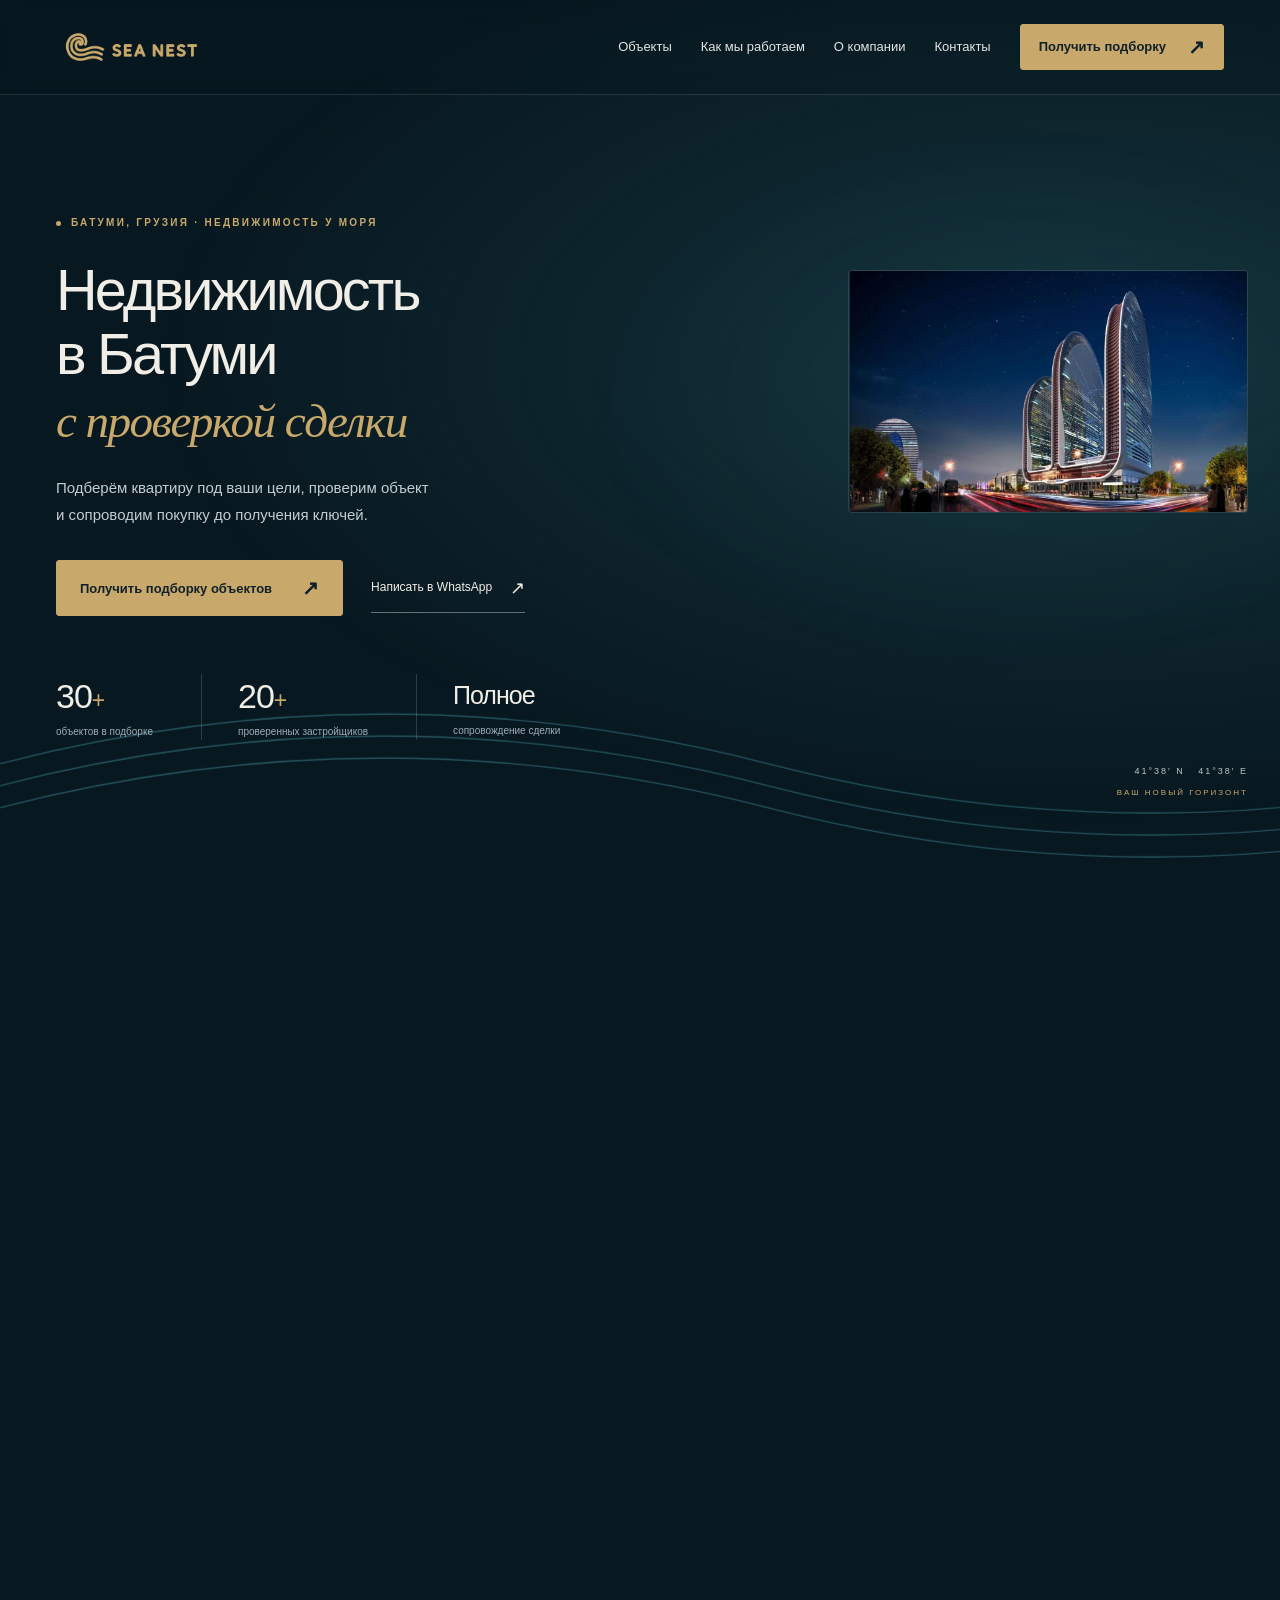
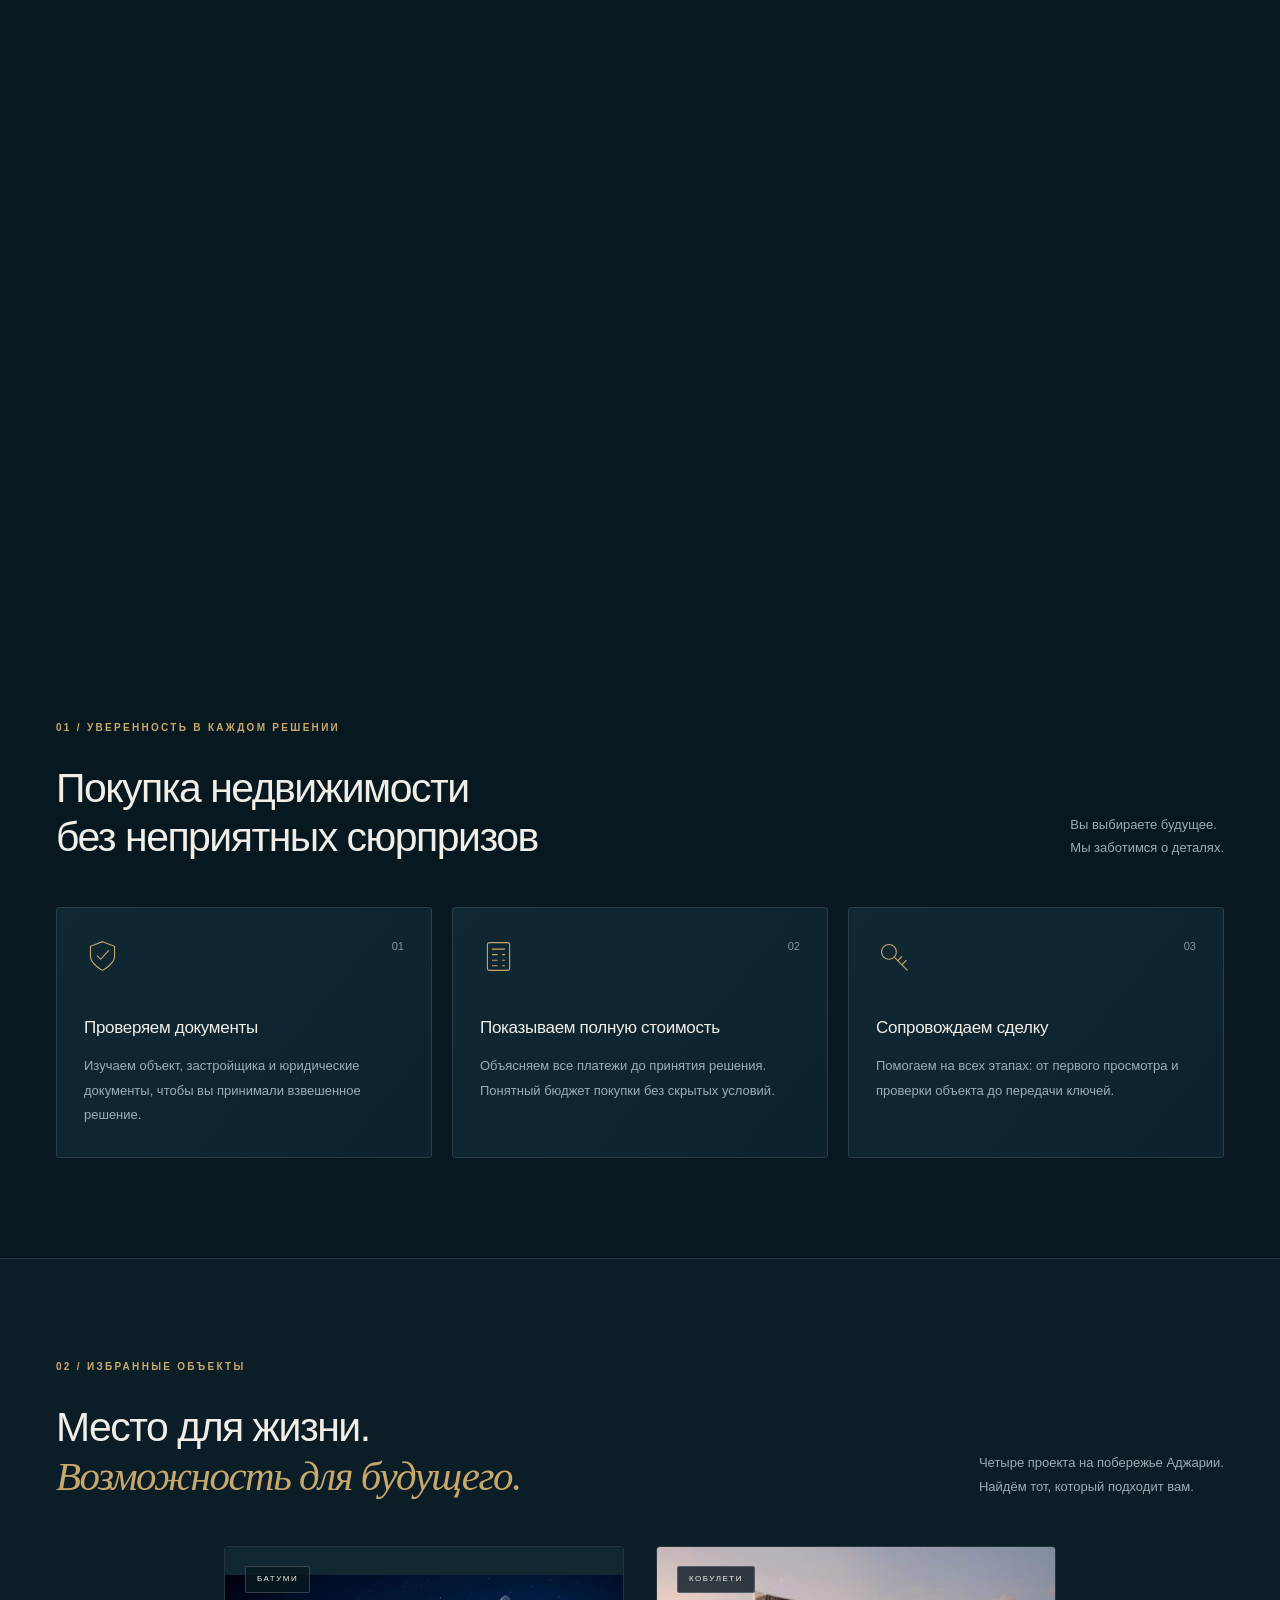
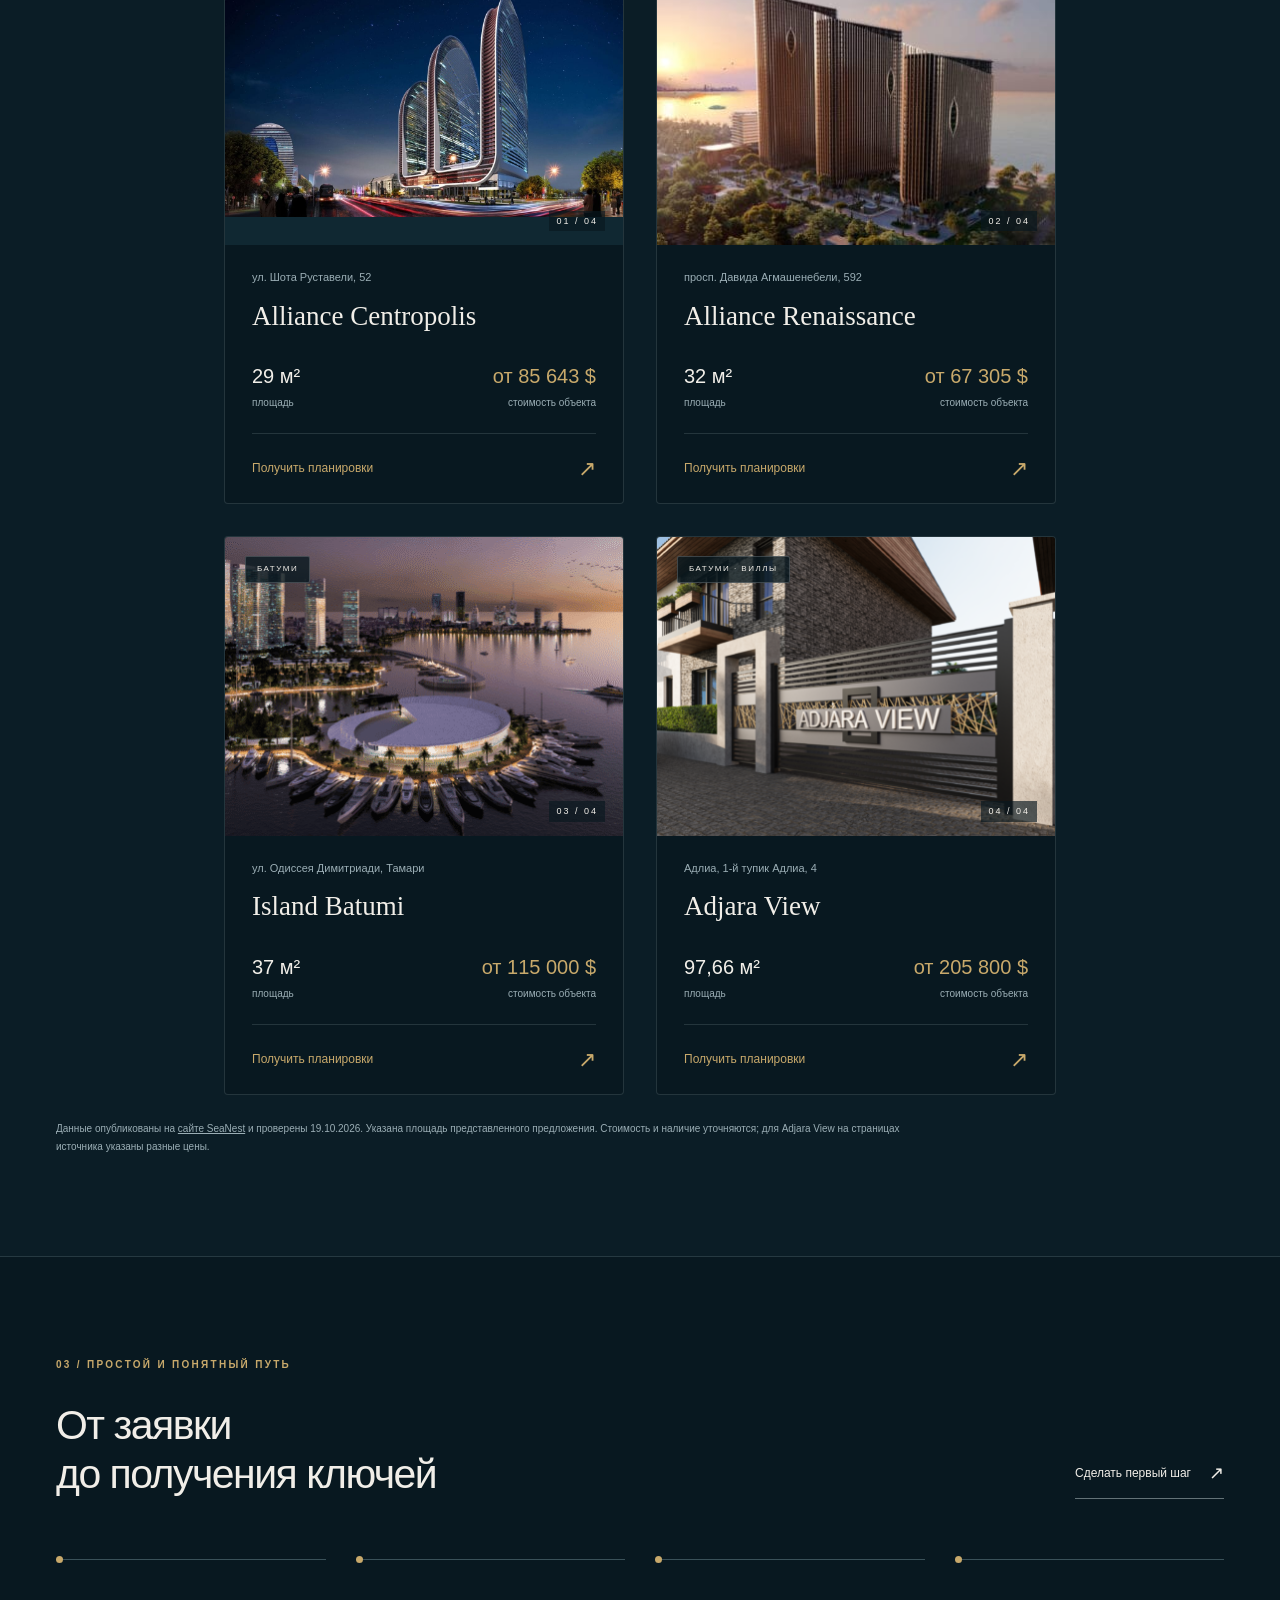
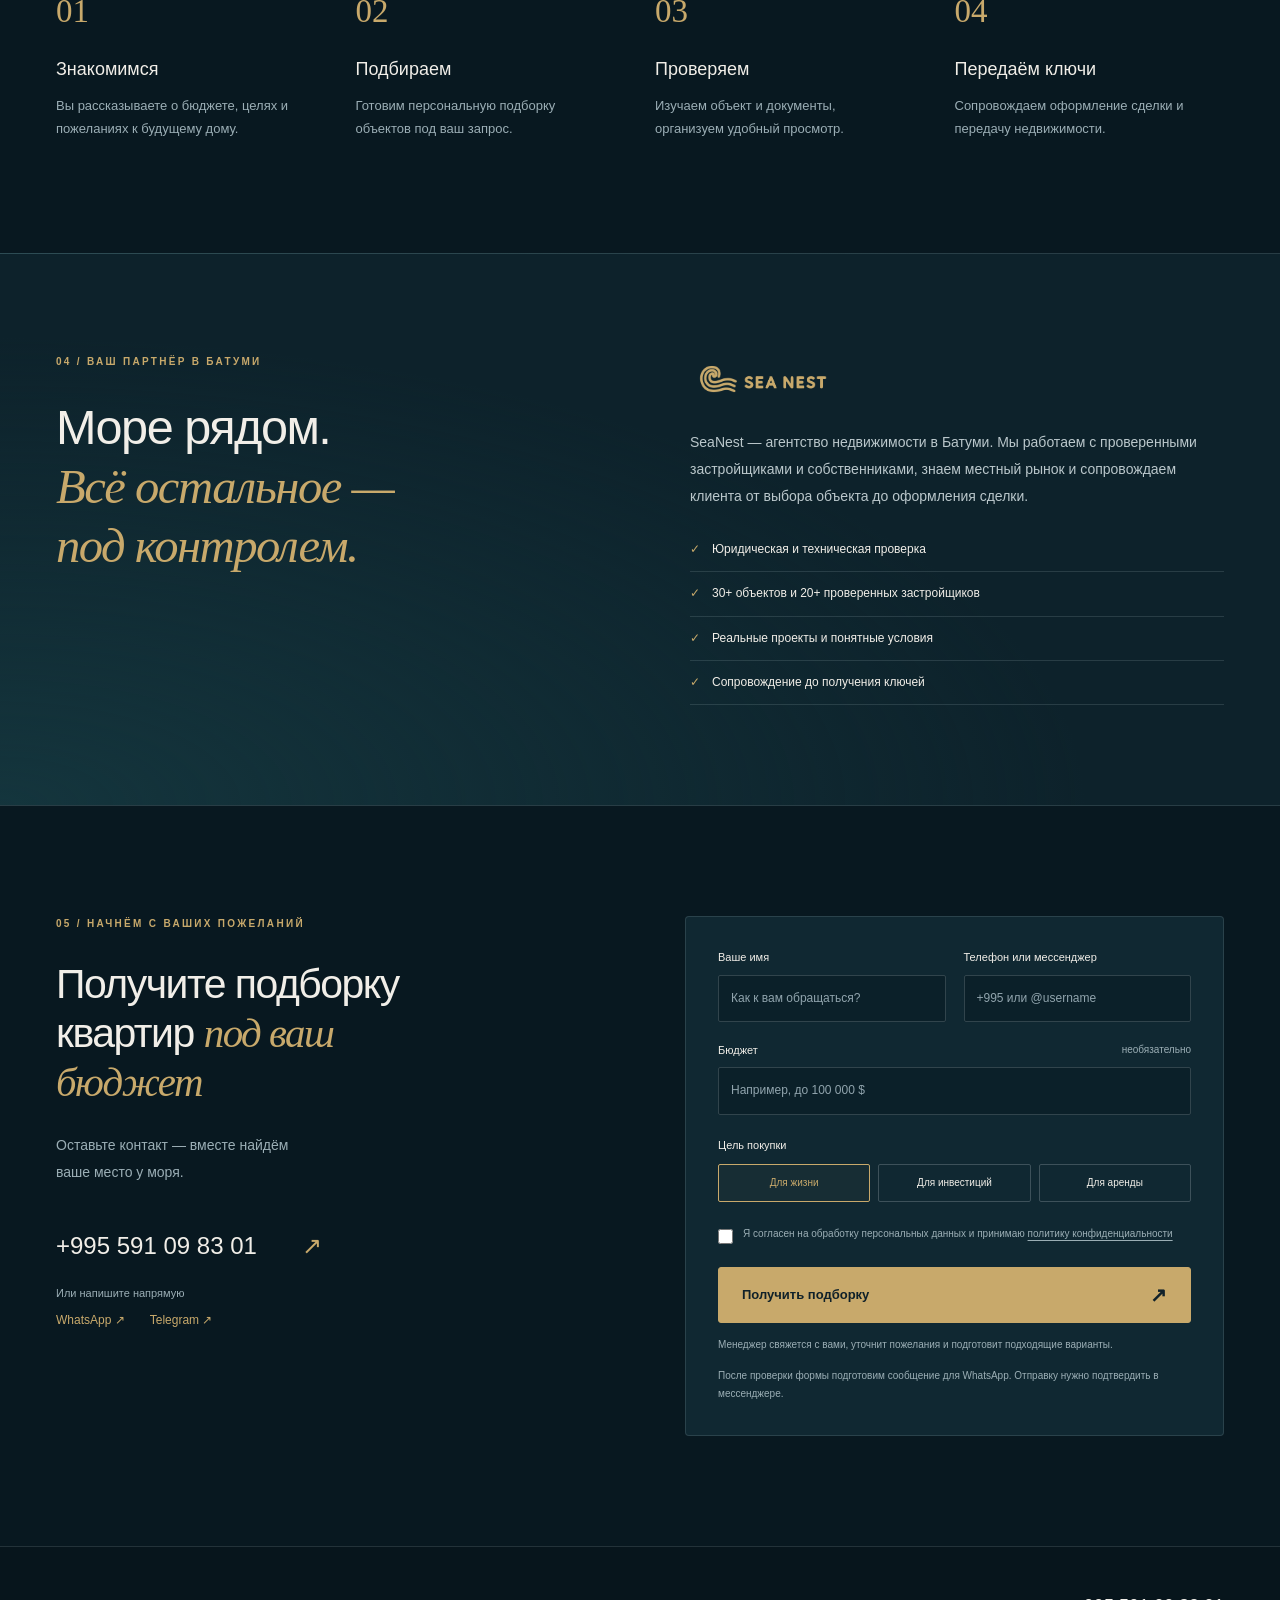
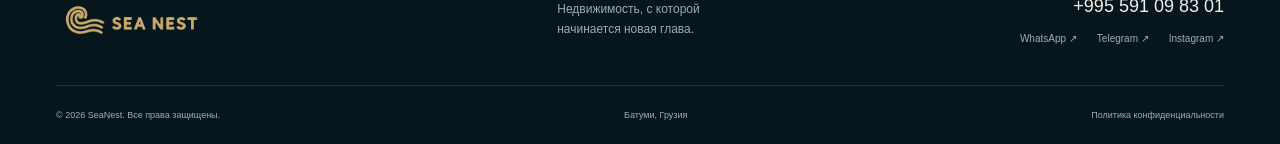
==== commit 6cdb6d49: "исправление текста на телефоне" ====
--- a/index.html
+++ b/index.html
@@ -21,6 +21,6 @@
 </div><p class="source-note">Данные опубликованы на <a href="https://ge-seanest.com/" target="_blank" rel="noopener">сайте SeaNest</a> и проверены 19.10.2026. Указана площадь представленного предложения. Стоимость и наличие уточняются; для Adjara View на страницах источника указаны разные цены.</p></div></section>
 <section class="section process" id="process"><div class="container"><p class="eyebrow">03 / ПРОСТОЙ И ПОНЯТНЫЙ ПУТЬ</p><div class="section-heading"><h2>От заявки<br>до получения ключей</h2><a class="text-link" href="#request">Сделать первый шаг <span>↗</span></a></div><ol class="steps"><li><span>01</span><h3>Знакомимся</h3><p>Вы рассказываете о бюджете, целях и пожеланиях к будущему дому.</p></li><li><span>02</span><h3>Подбираем</h3><p>Готовим персональную подборку объектов под ваш запрос.</p></li><li><span>03</span><h3>Проверяем</h3><p>Изучаем объект и документы, организуем удобный просмотр.</p></li><li><span>04</span><h3>Передаём ключи</h3><p>Сопровождаем оформление сделки и передачу недвижимости.</p></li></ol></div></section>
 <section class="section about" id="about"><div class="container about-grid"><div><p class="eyebrow">04 / ВАШ ПАРТНЁР В БАТУМИ</p><h2>Море рядом.<br><em>Всё остальное —<br>под контролем.</em></h2></div><div class="about-copy"><img class="about-logo" src="images/logo.svg" width="175" height="50" alt="SeaNest" loading="lazy"><p>SeaNest — агентство недвижимости в Батуми. Мы работаем с проверенными застройщиками и собственниками, знаем местный рынок и сопровождаем клиента от выбора объекта до оформления сделки.</p><ul class="trust-list"><li>Юридическая и техническая проверка</li><li>30+ объектов и 20+ проверенных застройщиков</li><li>Реальные проекты и понятные условия</li><li>Сопровождение до получения ключей</li></ul></div></div></section>
-<section class="section request" id="request"><div class="container request-grid"><div><p class="eyebrow">05 / НАЧНЁМ С ВАШИХ ПОЖЕЛАНИЙ</p><h2>Получите подборку<br>квартир <em>под ваш<br>бюджет</em></h2><p class="request-description">Оставьте контакт — вместе найдём<br>ваше место у моря.</p><a class="request-phone" href="tel:+995591098301">+995 591 09 83 01 <span>↗</span></a><p class="muted">Или напишите напрямую</p><div class="contact-links"><a href="https://wa.me/995591098301" target="_blank" rel="noopener">WhatsApp ↗</a><a href="https://t.me/SeaNest_Batumi" target="_blank" rel="noopener">Telegram ↗</a></div></div><form id="request-form"><div class="field-grid"><label>Ваше имя <input name="name" autocomplete="given-name" placeholder="Как к вам обращаться?" required minlength="2" maxlength="80"></label><label>Телефон или мессенджер <input name="contact" autocomplete="tel" placeholder="+995 или @username" required minlength="5" maxlength="100"></label></div><label>Бюджет <span class="optional">необязательно</span><input name="budget" placeholder="Например, до 100 000 $" maxlength="100"></label><fieldset><legend>Цель покупки</legend><div class="purpose-options"><label><input type="radio" name="purpose" value="Для жизни" checked><span>Для жизни</span></label><label><input type="radio" name="purpose" value="Для инвестиций"><span>Для инвестиций</span></label><label><input type="radio" name="purpose" value="Для аренды"><span>Для аренды</span></label></div></fieldset><input type="hidden" name="property"><p id="selected-property" class="selection" hidden></p><label class="consent"><input type="checkbox" name="consent" required><span>Я согласен на обработку персональных данных и принимаю <a href="privacy.html" target="_blank" rel="noopener">политику конфиденциальности</a></span></label><button class="button form-button" type="submit">Получить подборку <span>↗</span></button><p class="form-note">Менеджер свяжется с вами, уточнит пожелания и подготовит подходящие варианты.</p><p class="form-note">После проверки формы подготовим сообщение для WhatsApp. Отправку нужно подтвердить в мессенджере.</p><div id="form-result" role="status" hidden></div><noscript><p>Для работы формы включите JavaScript или свяжитесь с нами по телефону.</p></noscript></form></div></section>
+<section class="section request" id="request"><div class="container request-grid"><div><p class="eyebrow">05 / НАЧНЁМ С ВАШИХ ПОЖЕЛАНИЙ</p><h2>Получите подборку<br>квартир <em>под ваш<br> бюджет</em></h2><p class="request-description">Оставьте контакт — вместе найдём<br>ваше место у моря.</p><a class="request-phone" href="tel:+995591098301">+995 591 09 83 01 <span>↗</span></a><p class="muted">Или напишите напрямую</p><div class="contact-links"><a href="https://wa.me/995591098301" target="_blank" rel="noopener">WhatsApp ↗</a><a href="https://t.me/SeaNest_Batumi" target="_blank" rel="noopener">Telegram ↗</a></div></div><form id="request-form"><div class="field-grid"><label>Ваше имя <input name="name" autocomplete="given-name" placeholder="Как к вам обращаться?" required minlength="2" maxlength="80"></label><label>Телефон или мессенджер <input name="contact" autocomplete="tel" placeholder="+995 или @username" required minlength="5" maxlength="100"></label></div><label>Бюджет <span class="optional">необязательно</span><input name="budget" placeholder="Например, до 100 000 $" maxlength="100"></label><fieldset><legend>Цель покупки</legend><div class="purpose-options"><label><input type="radio" name="purpose" value="Для жизни" checked><span>Для жизни</span></label><label><input type="radio" name="purpose" value="Для инвестиций"><span>Для инвестиций</span></label><label><input type="radio" name="purpose" value="Для аренды"><span>Для аренды</span></label></div></fieldset><input type="hidden" name="property"><p id="selected-property" class="selection" hidden></p><label class="consent"><input type="checkbox" name="consent" required><span>Я согласен на обработку персональных данных и принимаю <a href="privacy.html" target="_blank" rel="noopener">политику конфиденциальности</a></span></label><button class="button form-button" type="submit">Получить подборку <span>↗</span></button><p class="form-note">Менеджер свяжется с вами, уточнит пожелания и подготовит подходящие варианты.</p><p class="form-note">После проверки формы подготовим сообщение для WhatsApp. Отправку нужно подтвердить в мессенджере.</p><div id="form-result" role="status" hidden></div><noscript><p>Для работы формы включите JavaScript или свяжитесь с нами по телефону.</p></noscript></form></div></section>
 </main><footer id="contacts"><div class="container"><div class="footer-top"><a href="#" aria-label="SeaNest — наверх"><img src="images/logo.svg" width="181" height="52" alt="SeaNest" loading="lazy"></a><p>Недвижимость, с которой<br>начинается новая глава.</p><div class="footer-contacts"><a href="tel:+995591098301">+995 591 09 83 01</a><div><a href="https://wa.me/995591098301" target="_blank" rel="noopener">WhatsApp ↗</a><a href="https://t.me/SeaNest_Batumi" target="_blank" rel="noopener">Telegram ↗</a><a href="https://www.instagram.com/real_estate_batumi_sea_nest/" target="_blank" rel="noopener">Instagram ↗</a></div></div></div><div class="footer-bottom"><span>© <span id="year">2026</span> SeaNest. Все права защищены.</span><span>Батуми, Грузия</span><a href="privacy.html">Политика конфиденциальности</a></div></div></footer>
 </body></html>
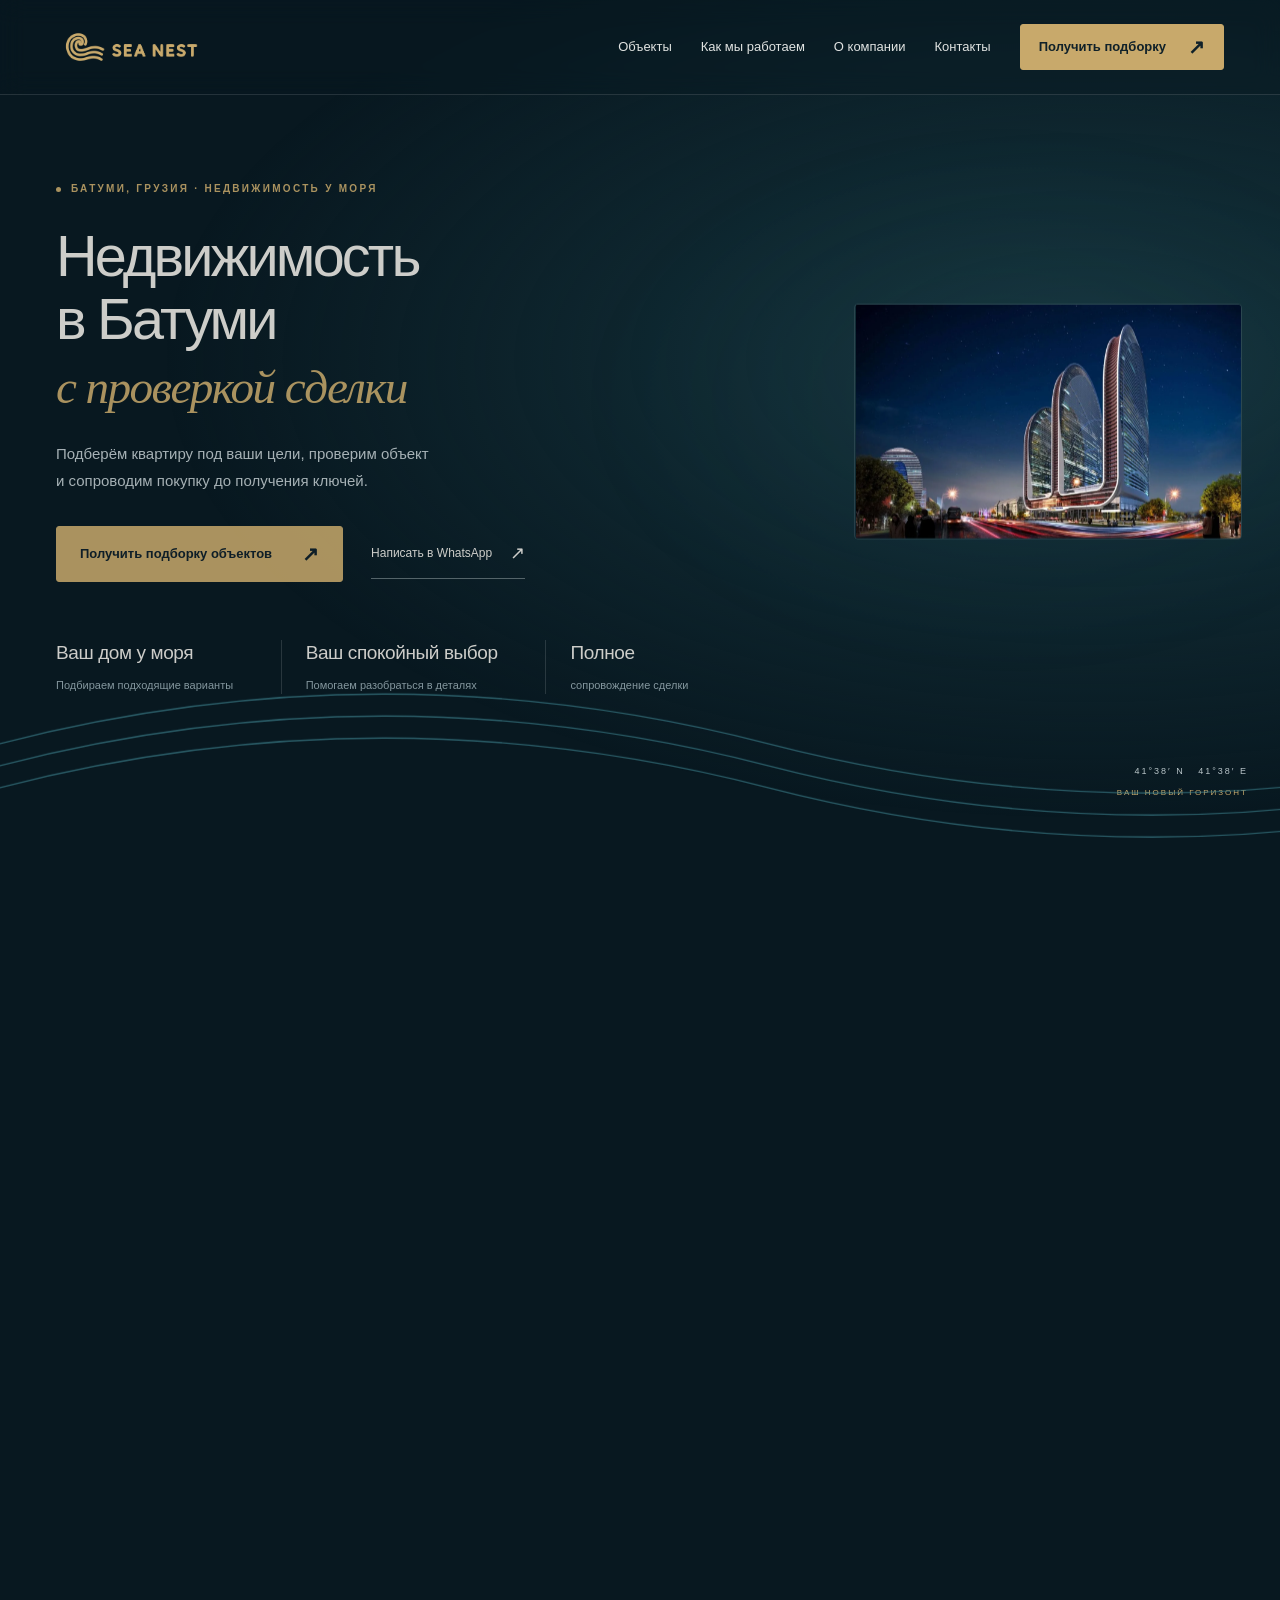
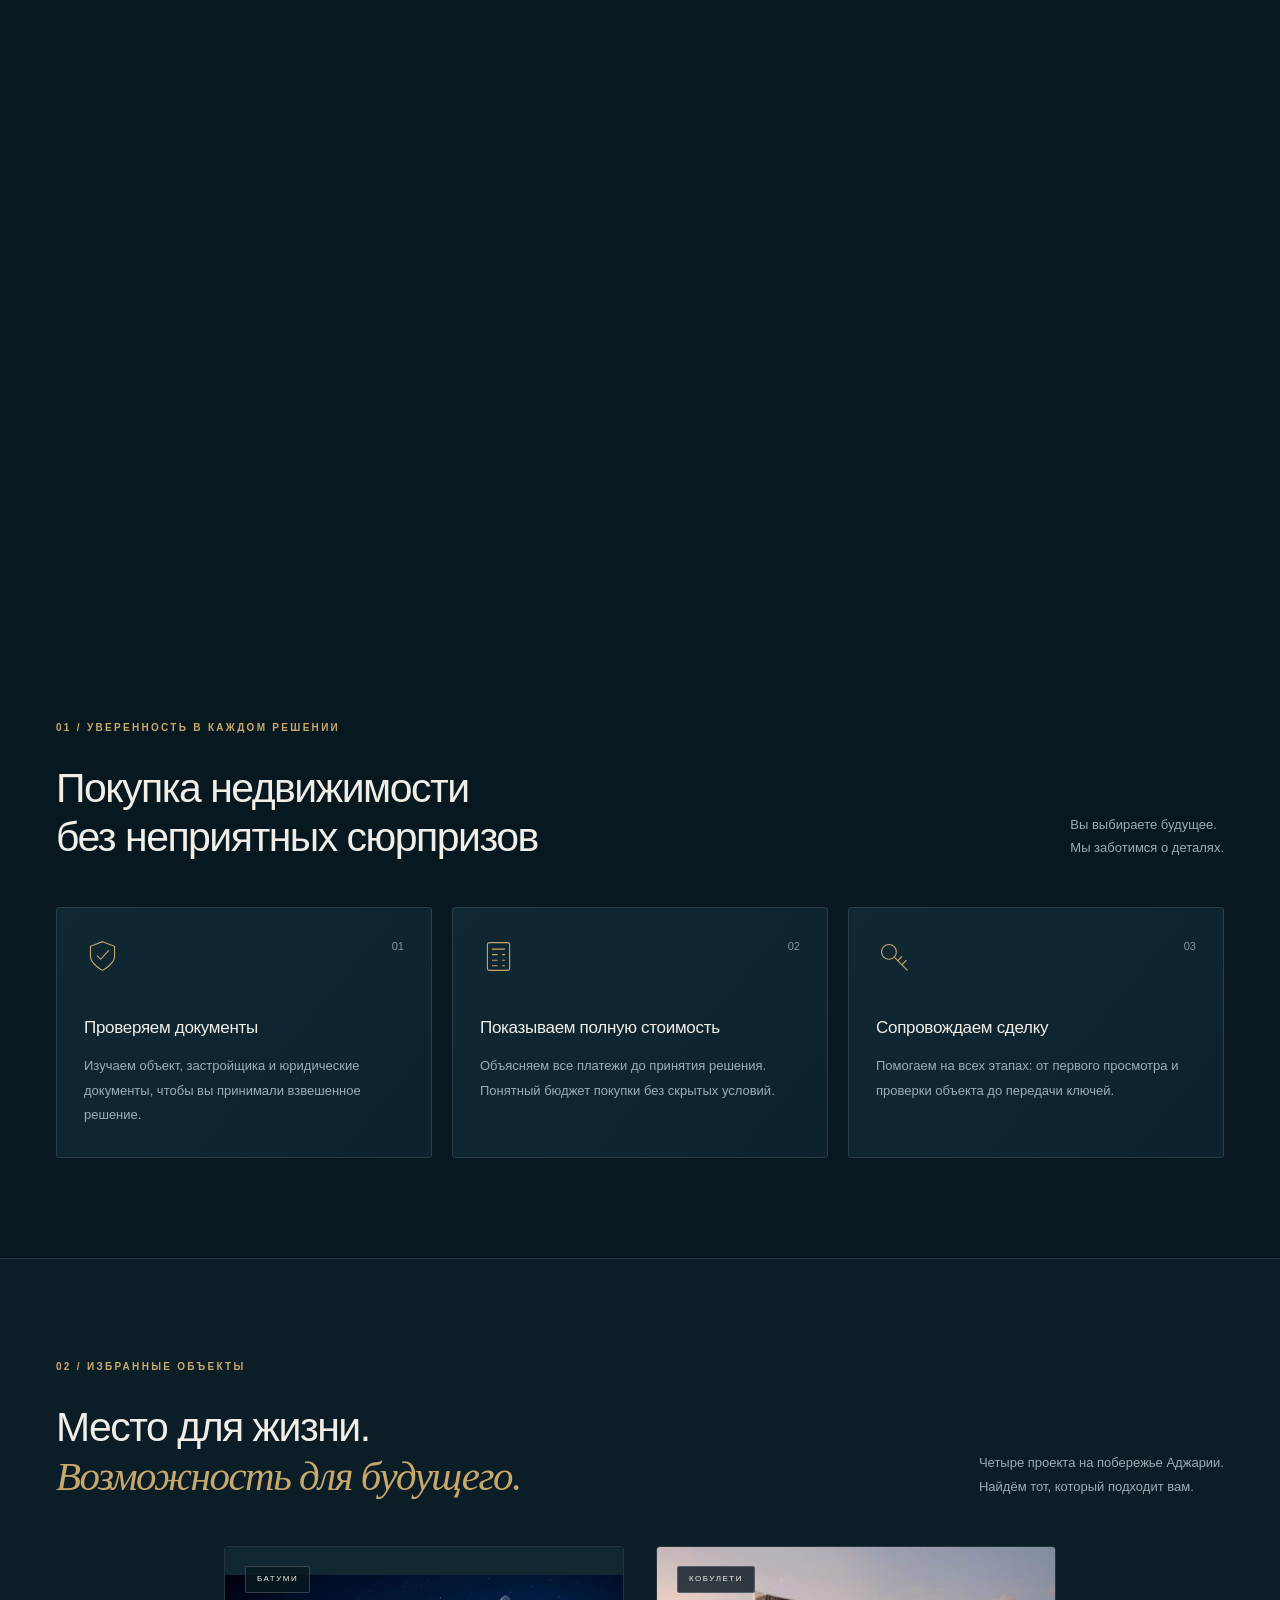
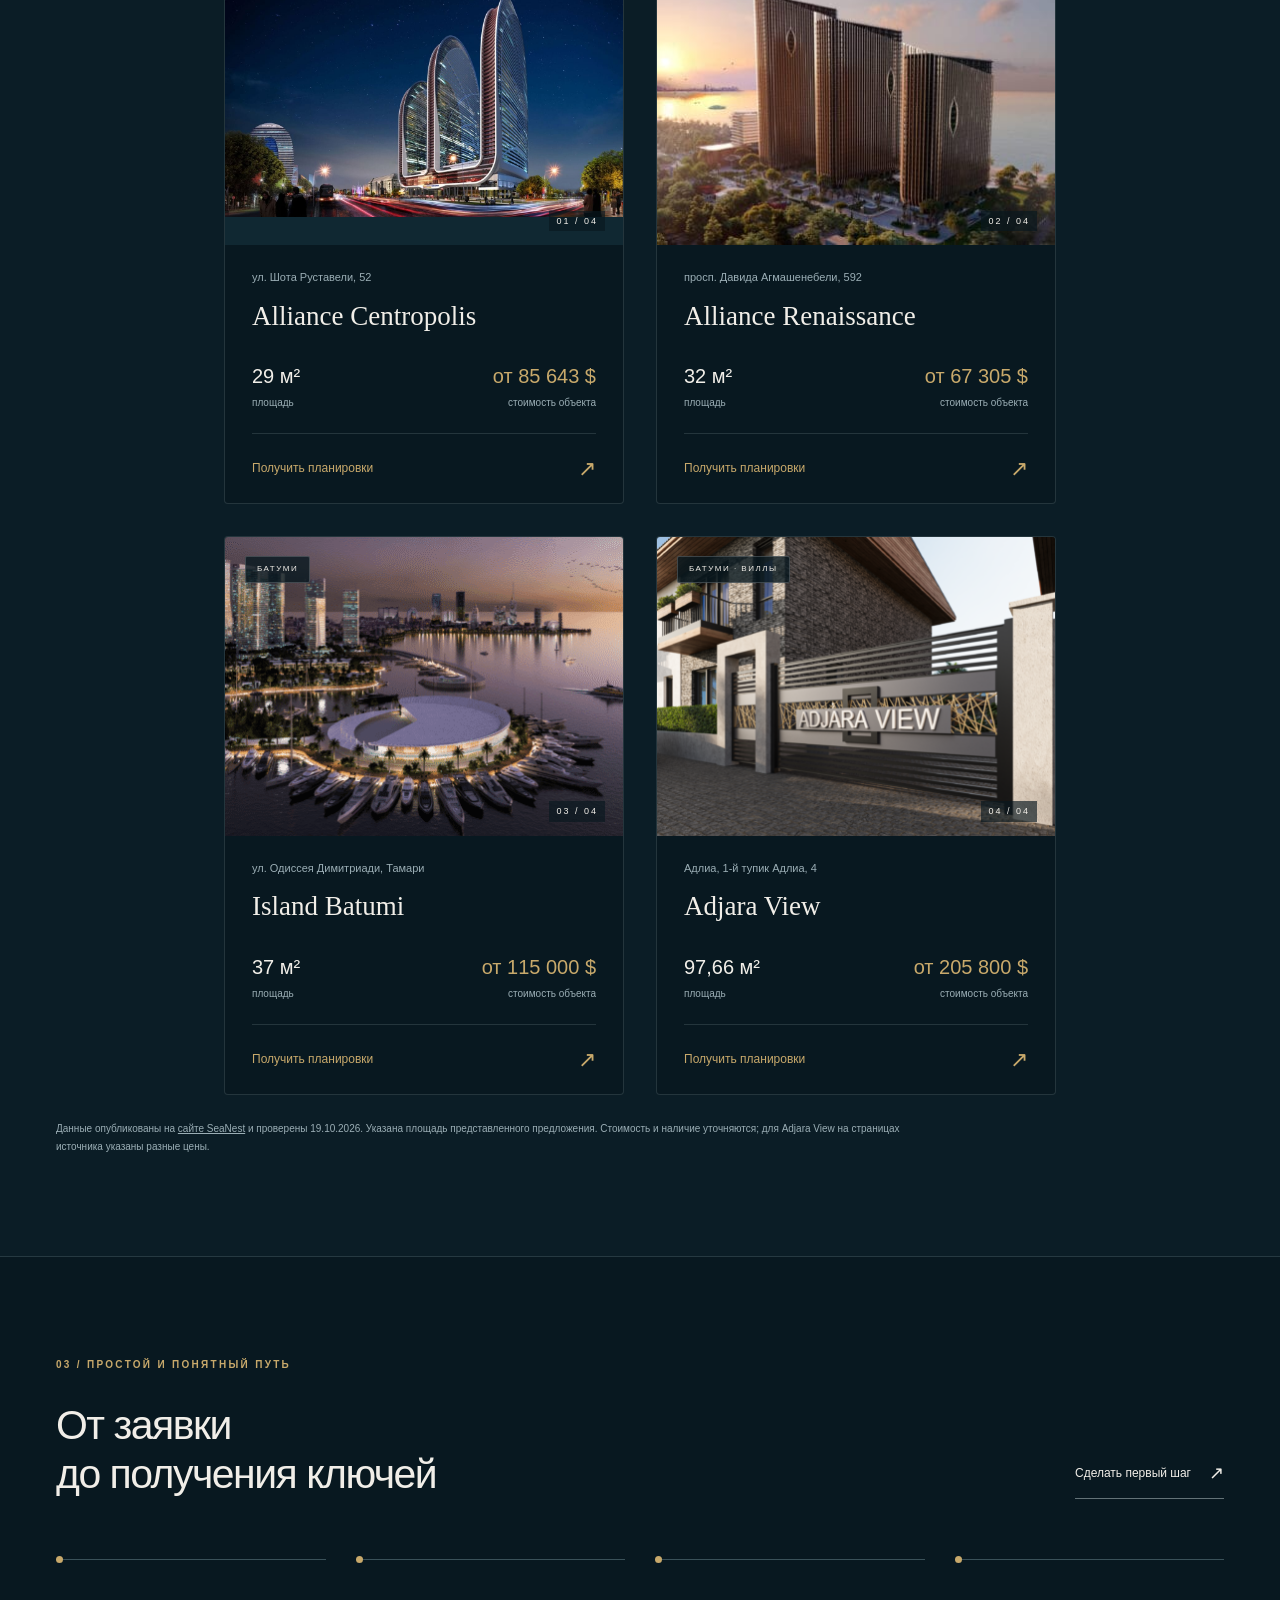
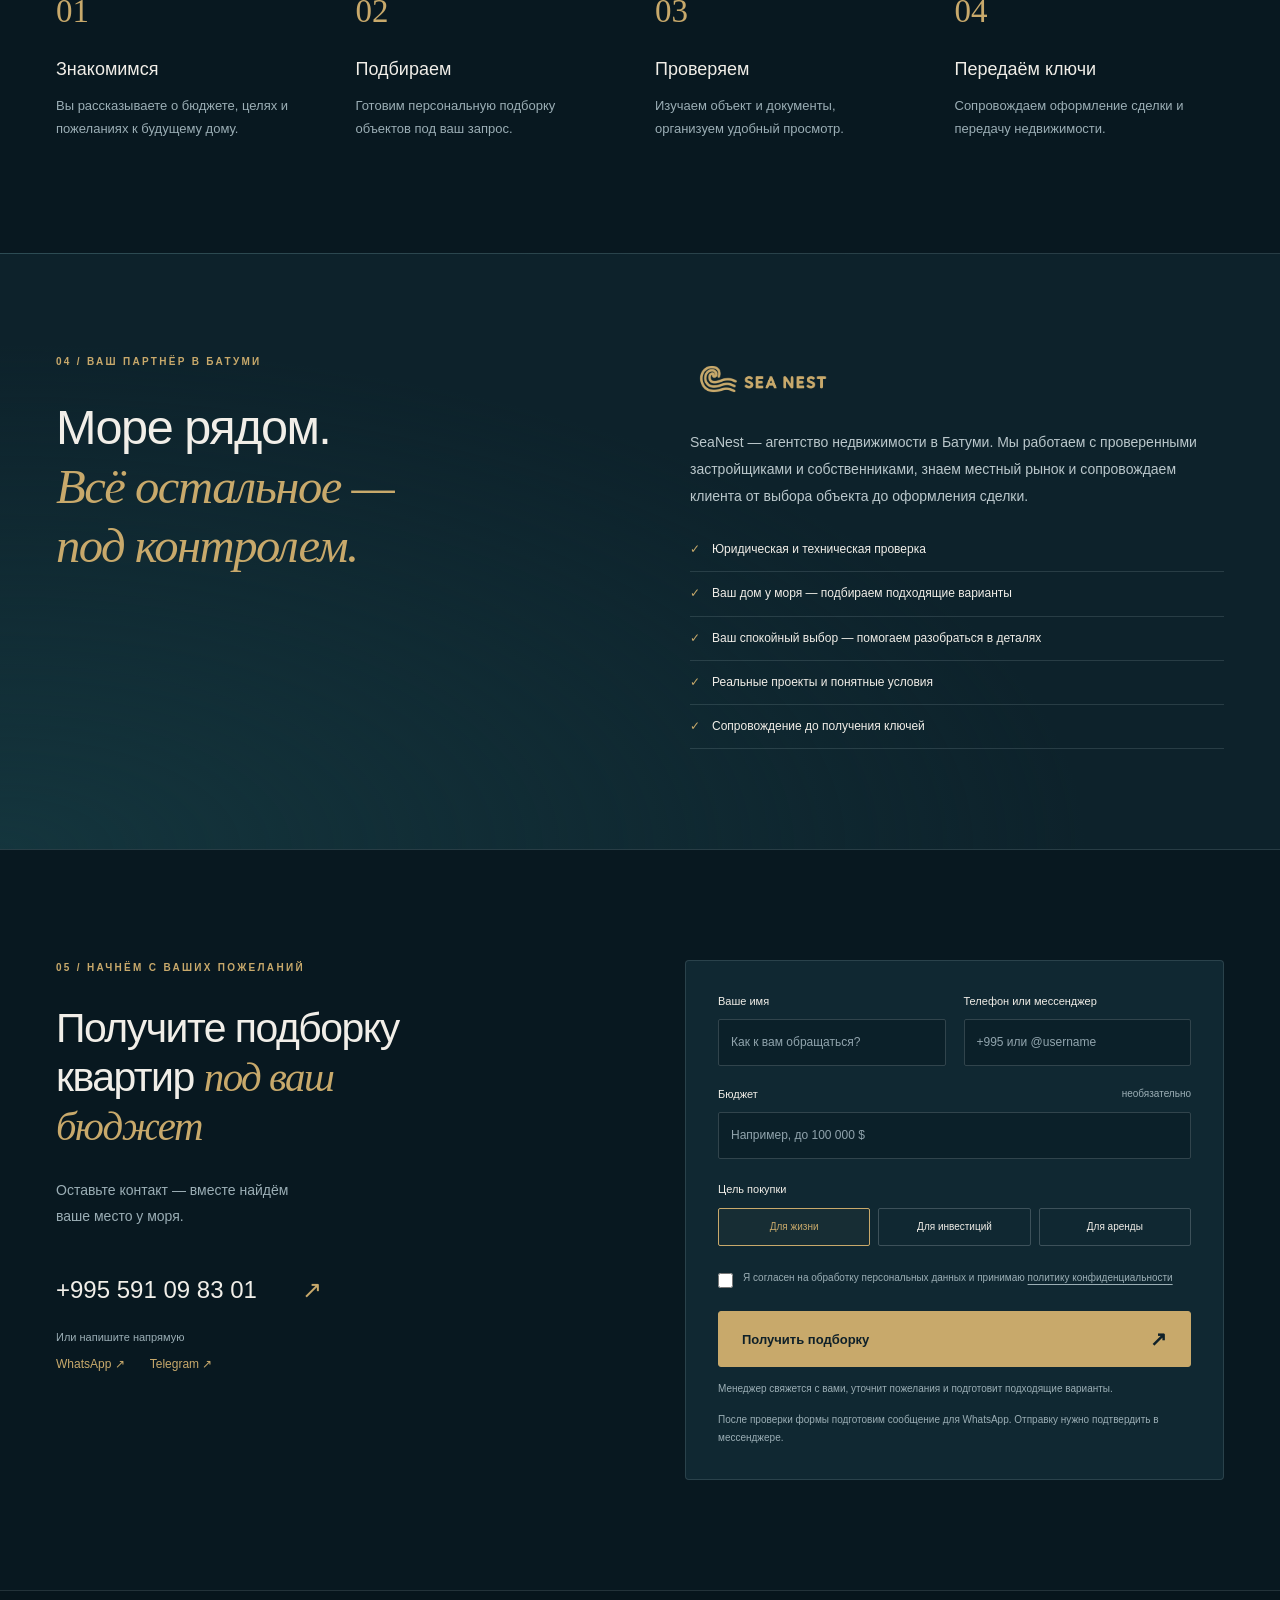
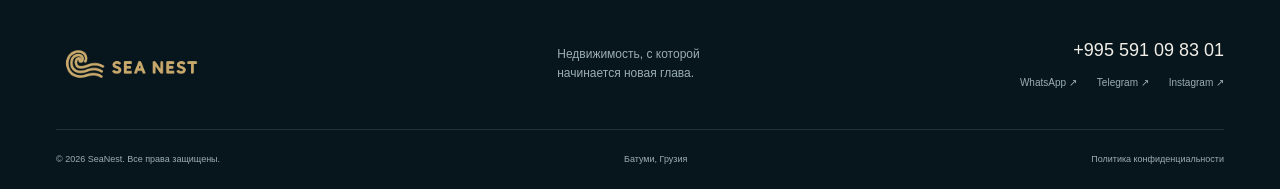
==== commit 98d6b066: "Замена числовых показателей на преимущества для клиента" ====
--- a/index.html
+++ b/index.html
@@ -11,7 +11,7 @@
 <a class="skip" href="#main">Перейти к содержанию</a>
 <header class="header" id="header"><div class="container header-inner"><a class="brand" href="#" aria-label="SeaNest — на главную"><img src="images/logo.svg" width="181" height="52" alt="SeaNest"></a><button class="menu-toggle" type="button" aria-expanded="false" aria-controls="navigation" aria-label="Открыть меню"><span></span><span></span></button><nav id="navigation" aria-label="Основная навигация"><a href="#properties">Объекты</a><a href="#process">Как мы работаем</a><a href="#about">О компании</a><a href="#contacts">Контакты</a><a class="button button-small" href="#request">Получить подборку <span>↗</span></a></nav></div></header>
 <main id="main">
-<div class="hero-scroll-scene"><section class="hero"><img class="hero-image" src="images/hero.webp" alt="Современные башни Alliance Centropolis на побережье Батуми" fetchpriority="high"><div class="hero-shade"></div><div class="container hero-content"><p class="eyebrow"><span class="dot"></span> БАТУМИ, ГРУЗИЯ · НЕДВИЖИМОСТЬ У МОРЯ</p><h1>Недвижимость<br>в Батуми<br><em>с проверкой сделки</em></h1><p class="hero-description">Подберём квартиру под ваши цели, проверим объект<br class="desktop-break"> и сопроводим покупку до получения ключей.</p><div class="hero-actions"><a class="button" href="#request">Получить подборку объектов <span>↗</span></a><a class="text-link" href="https://wa.me/995591098301" target="_blank" rel="noopener">Написать в WhatsApp <span>↗</span></a></div><div class="hero-stats"><div><strong>30<span>+</span></strong><p>объектов в подборке</p></div><div><strong>20<span>+</span></strong><p>проверенных застройщиков</p></div><div><strong class="stat-text">Полное</strong><p>сопровождение сделки</p></div></div></div><div class="hero-caption"><span>41°38′ N &nbsp; 41°38′ E</span><span>ВАШ НОВЫЙ ГОРИЗОНТ</span></div><svg class="waves" viewBox="0 0 2880 200" preserveAspectRatio="none" aria-hidden="true"><path d="M0 70C240 10 480 10 720 70S1200 130 1440 70S1920 10 2160 70S2640 130 2880 70M0 90C240 30 480 30 720 90S1200 150 1440 90S1920 30 2160 90S2640 150 2880 90M0 110C240 50 480 50 720 110S1200 170 1440 110S1920 50 2160 110S2640 170 2880 110"/></svg></section></div>
+<div class="hero-scroll-scene"><section class="hero"><img class="hero-image" src="images/hero.webp" alt="Современные башни Alliance Centropolis на побережье Батуми" fetchpriority="high"><div class="hero-shade"></div><div class="container hero-content"><p class="eyebrow"><span class="dot"></span> БАТУМИ, ГРУЗИЯ · НЕДВИЖИМОСТЬ У МОРЯ</p><h1>Недвижимость<br>в Батуми<br><em>с проверкой сделки</em></h1><p class="hero-description">Подберём квартиру под ваши цели, проверим объект<br class="desktop-break"> и сопроводим покупку до получения ключей.</p><div class="hero-actions"><a class="button" href="#request">Получить подборку объектов <span>↗</span></a><a class="text-link" href="https://wa.me/995591098301" target="_blank" rel="noopener">Написать в WhatsApp <span>↗</span></a></div><div class="hero-stats"><div><strong class="stat-text">Ваш дом у моря</strong><p>Подбираем подходящие варианты</p></div><div><strong class="stat-text">Ваш спокойный выбор</strong><p>Помогаем разобраться в деталях</p></div><div><strong class="stat-text">Полное</strong><p>сопровождение сделки</p></div></div></div><div class="hero-caption"><span>41°38′ N &nbsp; 41°38′ E</span><span>ВАШ НОВЫЙ ГОРИЗОНТ</span></div><svg class="waves" viewBox="0 0 2880 200" preserveAspectRatio="none" aria-hidden="true"><path d="M0 70C240 10 480 10 720 70S1200 130 1440 70S1920 10 2160 70S2640 130 2880 70M0 90C240 30 480 30 720 90S1200 150 1440 90S1920 30 2160 90S2640 150 2880 90M0 110C240 50 480 50 720 110S1200 170 1440 110S1920 50 2160 110S2640 170 2880 110"/></svg></section></div>
 <section class="section benefits"><div class="container"><p class="eyebrow">01 / УВЕРЕННОСТЬ В КАЖДОМ РЕШЕНИИ</p><div class="section-heading"><h2>Покупка недвижимости<br>без неприятных сюрпризов</h2><p>Вы выбираете будущее.<br>Мы заботимся о деталях.</p></div><div class="benefit-grid"><article class="benefit"><svg viewBox="0 0 40 40" aria-hidden="true"><path d="M20 4 33 9v11c0 8-13 15-13 15S7 28 7 20V9Z"/><path d="m14 19 4 4 9-10"/></svg><span class="number">01</span><h3>Проверяем документы</h3><p>Изучаем объект, застройщика и юридические документы, чтобы вы принимали взвешенное решение.</p></article><article class="benefit"><svg viewBox="0 0 40 40" aria-hidden="true"><rect x="8" y="5" width="24" height="30" rx="2"/><path d="M13 12h14M13 18h6m5 0h3m-14 6h6m5 0h3m-14 6h6m5 0h3"/></svg><span class="number">02</span><h3>Показываем полную стоимость</h3><p>Объясняем все платежи до принятия решения. Понятный бюджет покупки без скрытых условий.</p></article><article class="benefit"><svg viewBox="0 0 40 40" aria-hidden="true"><circle cx="14" cy="15" r="8"/><path d="m20 21 14 14m-6-6 5-5m-10 1 5-5"/></svg><span class="number">03</span><h3>Сопровождаем сделку</h3><p>Помогаем на всех этапах: от первого просмотра и проверки объекта до передачи ключей.</p></article></div></div></section>
 <section class="section properties" id="properties"><div class="container"><p class="eyebrow">02 / ИЗБРАННЫЕ ОБЪЕКТЫ</p><div class="section-heading"><h2>Место для жизни.<br><em>Возможность для будущего.</em></h2><p>Четыре проекта на побережье Аджарии.<br>Найдём тот, который подходит вам.</p></div><div class="property-grid">
 <article class="property"><div class="property-picture"><img src="images/properties/centropolis.jpg" width="800" height="600" alt="Башни Alliance Centropolis в Батуми" loading="lazy"><span class="tag">БАТУМИ</span><span class="property-index">01 / 04</span></div><div class="property-body"><p class="location">ул. Шота Руставели, 52</p><h3>Alliance Centropolis</h3><div class="property-details"><span>29 м² <small>площадь</small></span><span>от 85 643 $ <small>стоимость объекта</small></span></div><a class="property-link" href="#request" data-property="Alliance Centropolis">Получить планировки <span>↗</span></a></div></article>
@@ -20,7 +20,7 @@
 <article class="property"><div class="property-picture"><img src="images/properties/adjara.png" width="400" height="300" alt="Современные виллы Adjara View" loading="lazy"><span class="tag">БАТУМИ · ВИЛЛЫ</span><span class="property-index">04 / 04</span></div><div class="property-body"><p class="location">Адлиа, 1-й тупик Адлиа, 4</p><h3>Adjara View</h3><div class="property-details"><span>97,66 м² <small>площадь</small></span><span>от 205 800 $ <small>стоимость объекта</small></span></div><a class="property-link" href="#request" data-property="Adjara View">Получить планировки <span>↗</span></a></div></article>
 </div><p class="source-note">Данные опубликованы на <a href="https://ge-seanest.com/" target="_blank" rel="noopener">сайте SeaNest</a> и проверены 19.10.2026. Указана площадь представленного предложения. Стоимость и наличие уточняются; для Adjara View на страницах источника указаны разные цены.</p></div></section>
 <section class="section process" id="process"><div class="container"><p class="eyebrow">03 / ПРОСТОЙ И ПОНЯТНЫЙ ПУТЬ</p><div class="section-heading"><h2>От заявки<br>до получения ключей</h2><a class="text-link" href="#request">Сделать первый шаг <span>↗</span></a></div><ol class="steps"><li><span>01</span><h3>Знакомимся</h3><p>Вы рассказываете о бюджете, целях и пожеланиях к будущему дому.</p></li><li><span>02</span><h3>Подбираем</h3><p>Готовим персональную подборку объектов под ваш запрос.</p></li><li><span>03</span><h3>Проверяем</h3><p>Изучаем объект и документы, организуем удобный просмотр.</p></li><li><span>04</span><h3>Передаём ключи</h3><p>Сопровождаем оформление сделки и передачу недвижимости.</p></li></ol></div></section>
-<section class="section about" id="about"><div class="container about-grid"><div><p class="eyebrow">04 / ВАШ ПАРТНЁР В БАТУМИ</p><h2>Море рядом.<br><em>Всё остальное —<br>под контролем.</em></h2></div><div class="about-copy"><img class="about-logo" src="images/logo.svg" width="175" height="50" alt="SeaNest" loading="lazy"><p>SeaNest — агентство недвижимости в Батуми. Мы работаем с проверенными застройщиками и собственниками, знаем местный рынок и сопровождаем клиента от выбора объекта до оформления сделки.</p><ul class="trust-list"><li>Юридическая и техническая проверка</li><li>30+ объектов и 20+ проверенных застройщиков</li><li>Реальные проекты и понятные условия</li><li>Сопровождение до получения ключей</li></ul></div></div></section>
+<section class="section about" id="about"><div class="container about-grid"><div><p class="eyebrow">04 / ВАШ ПАРТНЁР В БАТУМИ</p><h2>Море рядом.<br><em>Всё остальное —<br>под контролем.</em></h2></div><div class="about-copy"><img class="about-logo" src="images/logo.svg" width="175" height="50" alt="SeaNest" loading="lazy"><p>SeaNest — агентство недвижимости в Батуми. Мы работаем с проверенными застройщиками и собственниками, знаем местный рынок и сопровождаем клиента от выбора объекта до оформления сделки.</p><ul class="trust-list"><li>Юридическая и техническая проверка</li><li>Ваш дом у моря — подбираем подходящие варианты</li><li>Ваш спокойный выбор — помогаем разобраться в деталях</li><li>Реальные проекты и понятные условия</li><li>Сопровождение до получения ключей</li></ul></div></div></section>
 <section class="section request" id="request"><div class="container request-grid"><div><p class="eyebrow">05 / НАЧНЁМ С ВАШИХ ПОЖЕЛАНИЙ</p><h2>Получите подборку<br>квартир <em>под ваш<br> бюджет</em></h2><p class="request-description">Оставьте контакт — вместе найдём<br>ваше место у моря.</p><a class="request-phone" href="tel:+995591098301">+995 591 09 83 01 <span>↗</span></a><p class="muted">Или напишите напрямую</p><div class="contact-links"><a href="https://wa.me/995591098301" target="_blank" rel="noopener">WhatsApp ↗</a><a href="https://t.me/SeaNest_Batumi" target="_blank" rel="noopener">Telegram ↗</a></div></div><form id="request-form"><div class="field-grid"><label>Ваше имя <input name="name" autocomplete="given-name" placeholder="Как к вам обращаться?" required minlength="2" maxlength="80"></label><label>Телефон или мессенджер <input name="contact" autocomplete="tel" placeholder="+995 или @username" required minlength="5" maxlength="100"></label></div><label>Бюджет <span class="optional">необязательно</span><input name="budget" placeholder="Например, до 100 000 $" maxlength="100"></label><fieldset><legend>Цель покупки</legend><div class="purpose-options"><label><input type="radio" name="purpose" value="Для жизни" checked><span>Для жизни</span></label><label><input type="radio" name="purpose" value="Для инвестиций"><span>Для инвестиций</span></label><label><input type="radio" name="purpose" value="Для аренды"><span>Для аренды</span></label></div></fieldset><input type="hidden" name="property"><p id="selected-property" class="selection" hidden></p><label class="consent"><input type="checkbox" name="consent" required><span>Я согласен на обработку персональных данных и принимаю <a href="privacy.html" target="_blank" rel="noopener">политику конфиденциальности</a></span></label><button class="button form-button" type="submit">Получить подборку <span>↗</span></button><p class="form-note">Менеджер свяжется с вами, уточнит пожелания и подготовит подходящие варианты.</p><p class="form-note">После проверки формы подготовим сообщение для WhatsApp. Отправку нужно подтвердить в мессенджере.</p><div id="form-result" role="status" hidden></div><noscript><p>Для работы формы включите JavaScript или свяжитесь с нами по телефону.</p></noscript></form></div></section>
 </main><footer id="contacts"><div class="container"><div class="footer-top"><a href="#" aria-label="SeaNest — наверх"><img src="images/logo.svg" width="181" height="52" alt="SeaNest" loading="lazy"></a><p>Недвижимость, с которой<br>начинается новая глава.</p><div class="footer-contacts"><a href="tel:+995591098301">+995 591 09 83 01</a><div><a href="https://wa.me/995591098301" target="_blank" rel="noopener">WhatsApp ↗</a><a href="https://t.me/SeaNest_Batumi" target="_blank" rel="noopener">Telegram ↗</a><a href="https://www.instagram.com/real_estate_batumi_sea_nest/" target="_blank" rel="noopener">Instagram ↗</a></div></div></div><div class="footer-bottom"><span>© <span id="year">2026</span> SeaNest. Все права защищены.</span><span>Батуми, Грузия</span><a href="privacy.html">Политика конфиденциальности</a></div></div></footer>
 </body></html>
--- a/css/style.css
+++ b/css/style.css
@@ -1185,6 +1185,45 @@
     font-size:14px
   }
 
+}
+/* Текстовые преимущества вместо числовых показателей. */
+.hero-stats {
+  display:grid;
+  grid-template-columns:1fr 1.2fr .85fr;
+  gap:24px;
+  max-width:660px;
+}
+.hero-stats>div+div {
+  padding-left:24px;
+}
+.hero-stats .stat-text {
+  display:block;
+  font-size:19px;
+  line-height:1.35;
+  letter-spacing:-.4px;
+}
+.hero-stats p {
+  font-size:11px;
+  line-height:1.65;
+  margin-top:10px;
+}
+@media(max-width:600px) {
+  .hero-stats {
+    grid-template-columns:1fr 1fr;
+    gap:22px 18px;
+  }
+  .hero-stats>div+div {
+    padding-left:18px;
+  }
+  .hero-stats>div:last-child {
+    grid-column:1 / -1;
+    border-left:0;
+    border-top:1px solid var(--line);
+    padding:18px 0 0;
+  }
+  .hero-stats .stat-text {
+    font-size:17px;
+  }
 }
 /* Компактные фотографии: снимки не растягиваются на весь экран. */
 :root {
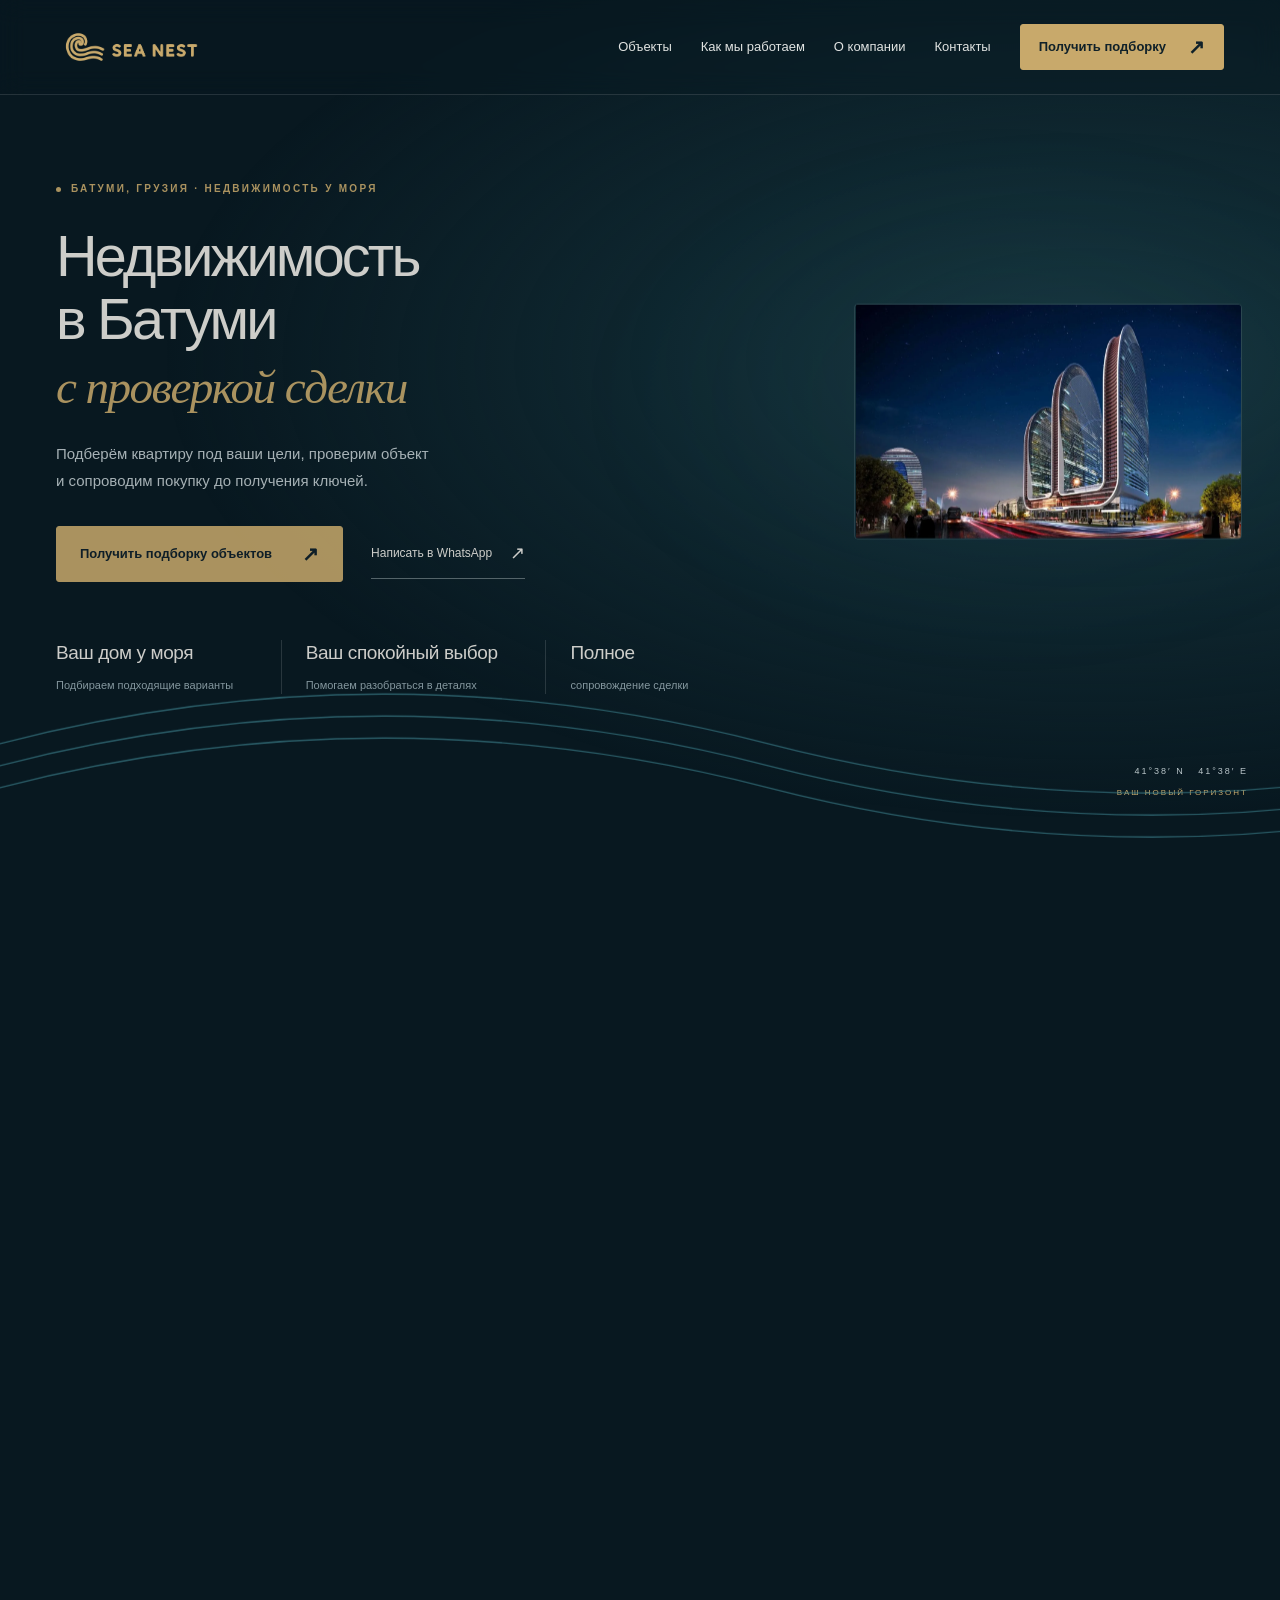
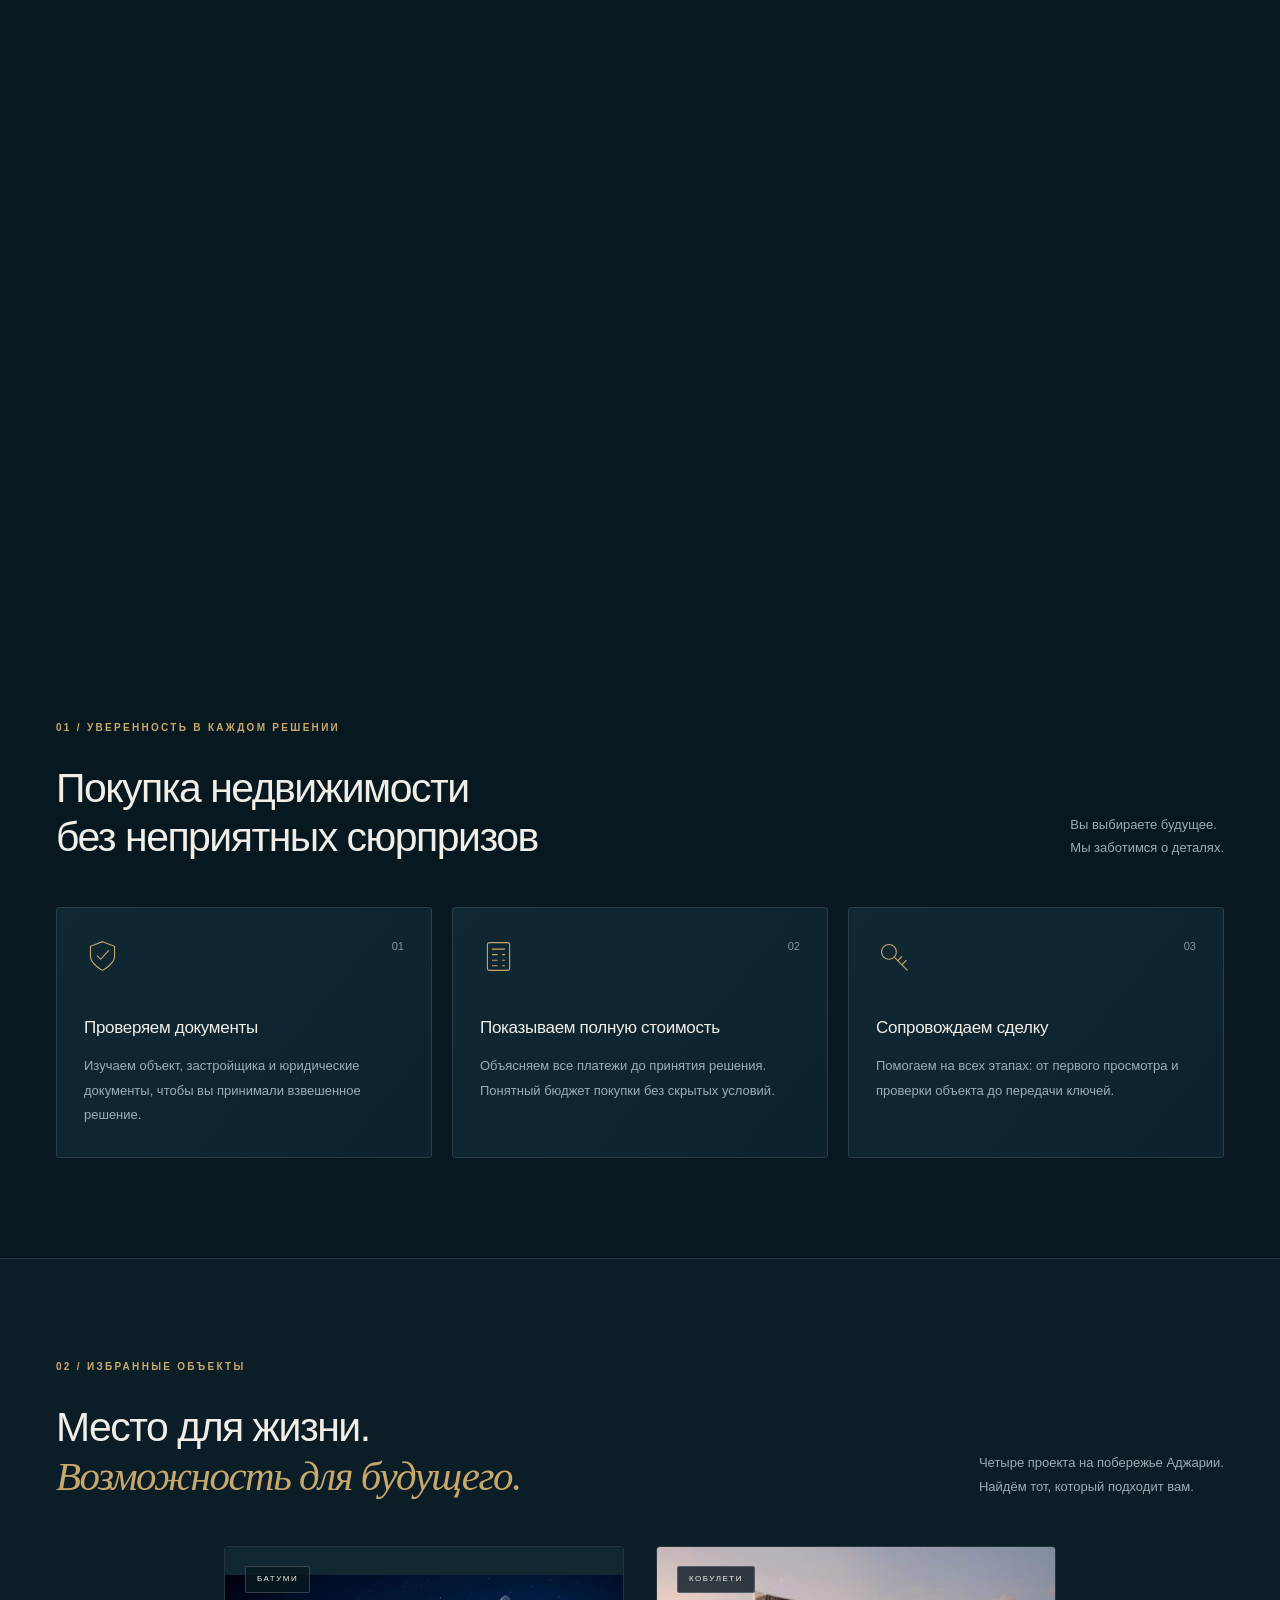
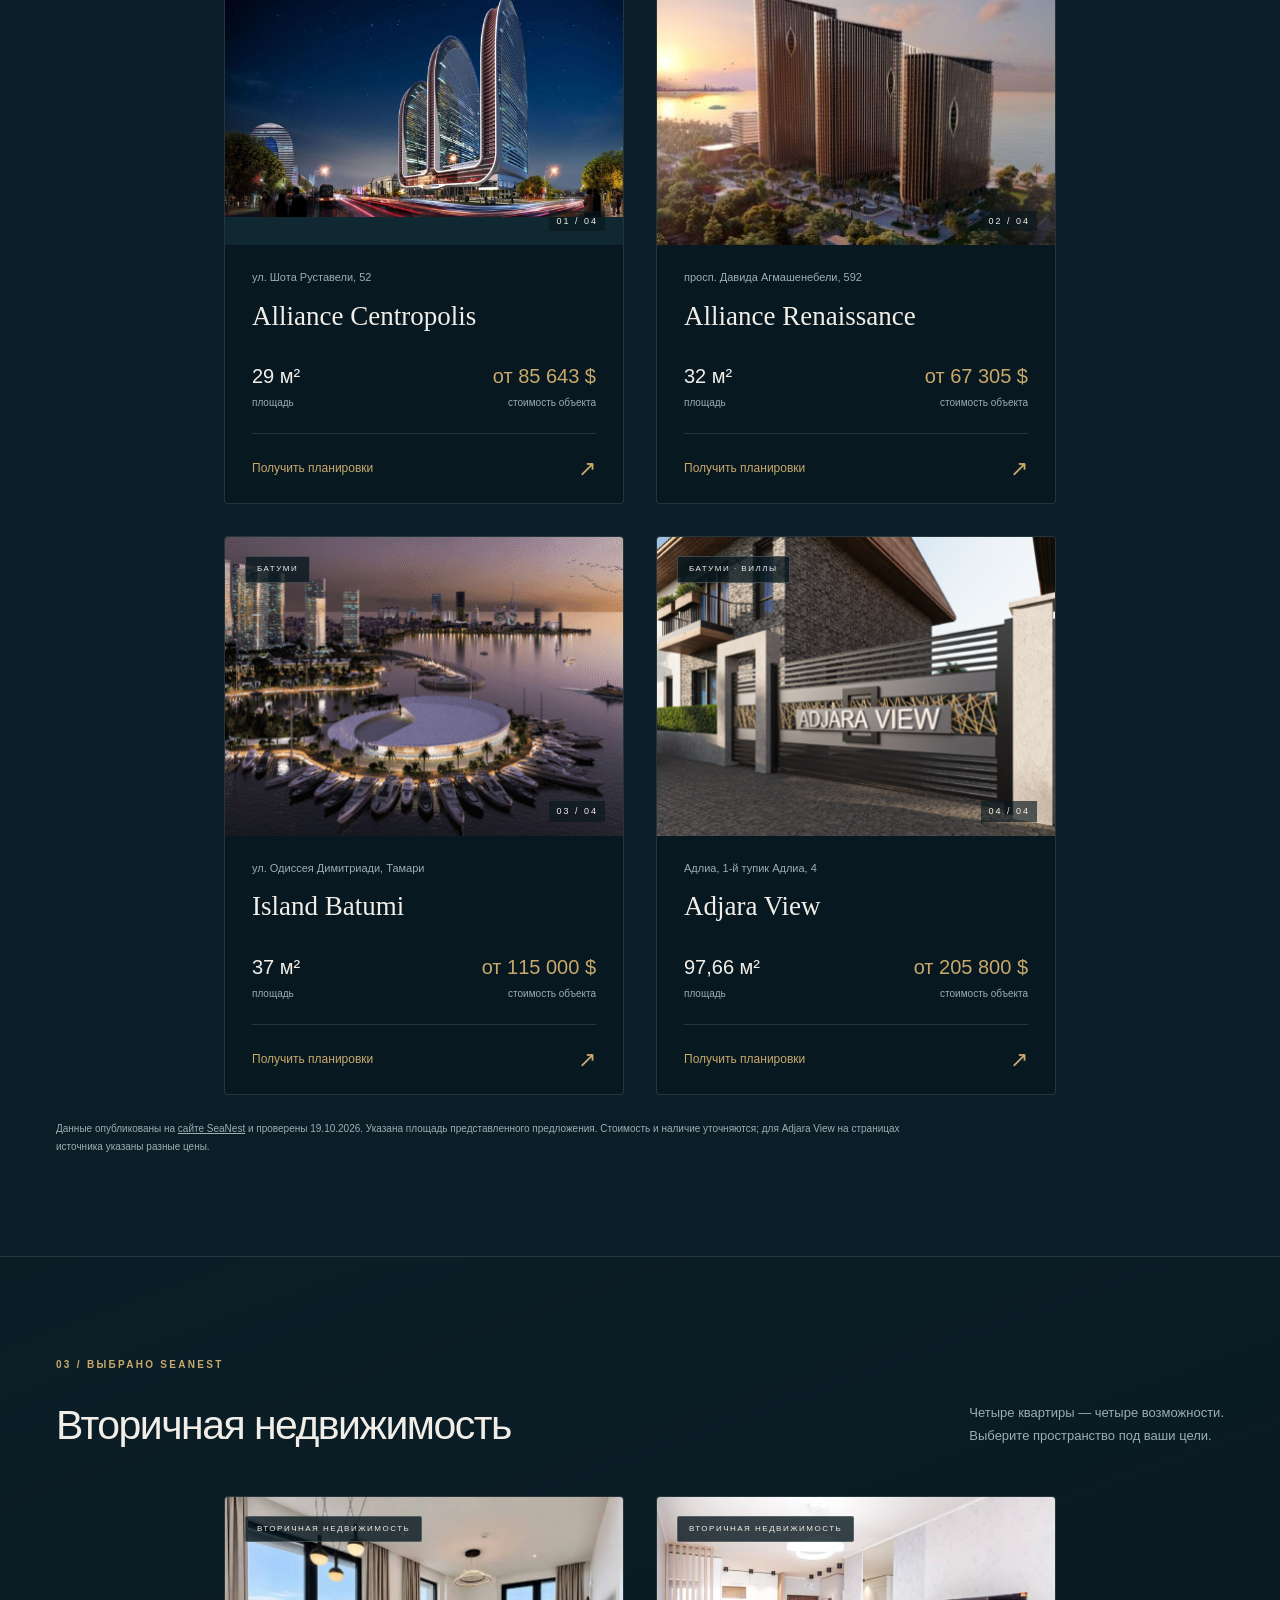
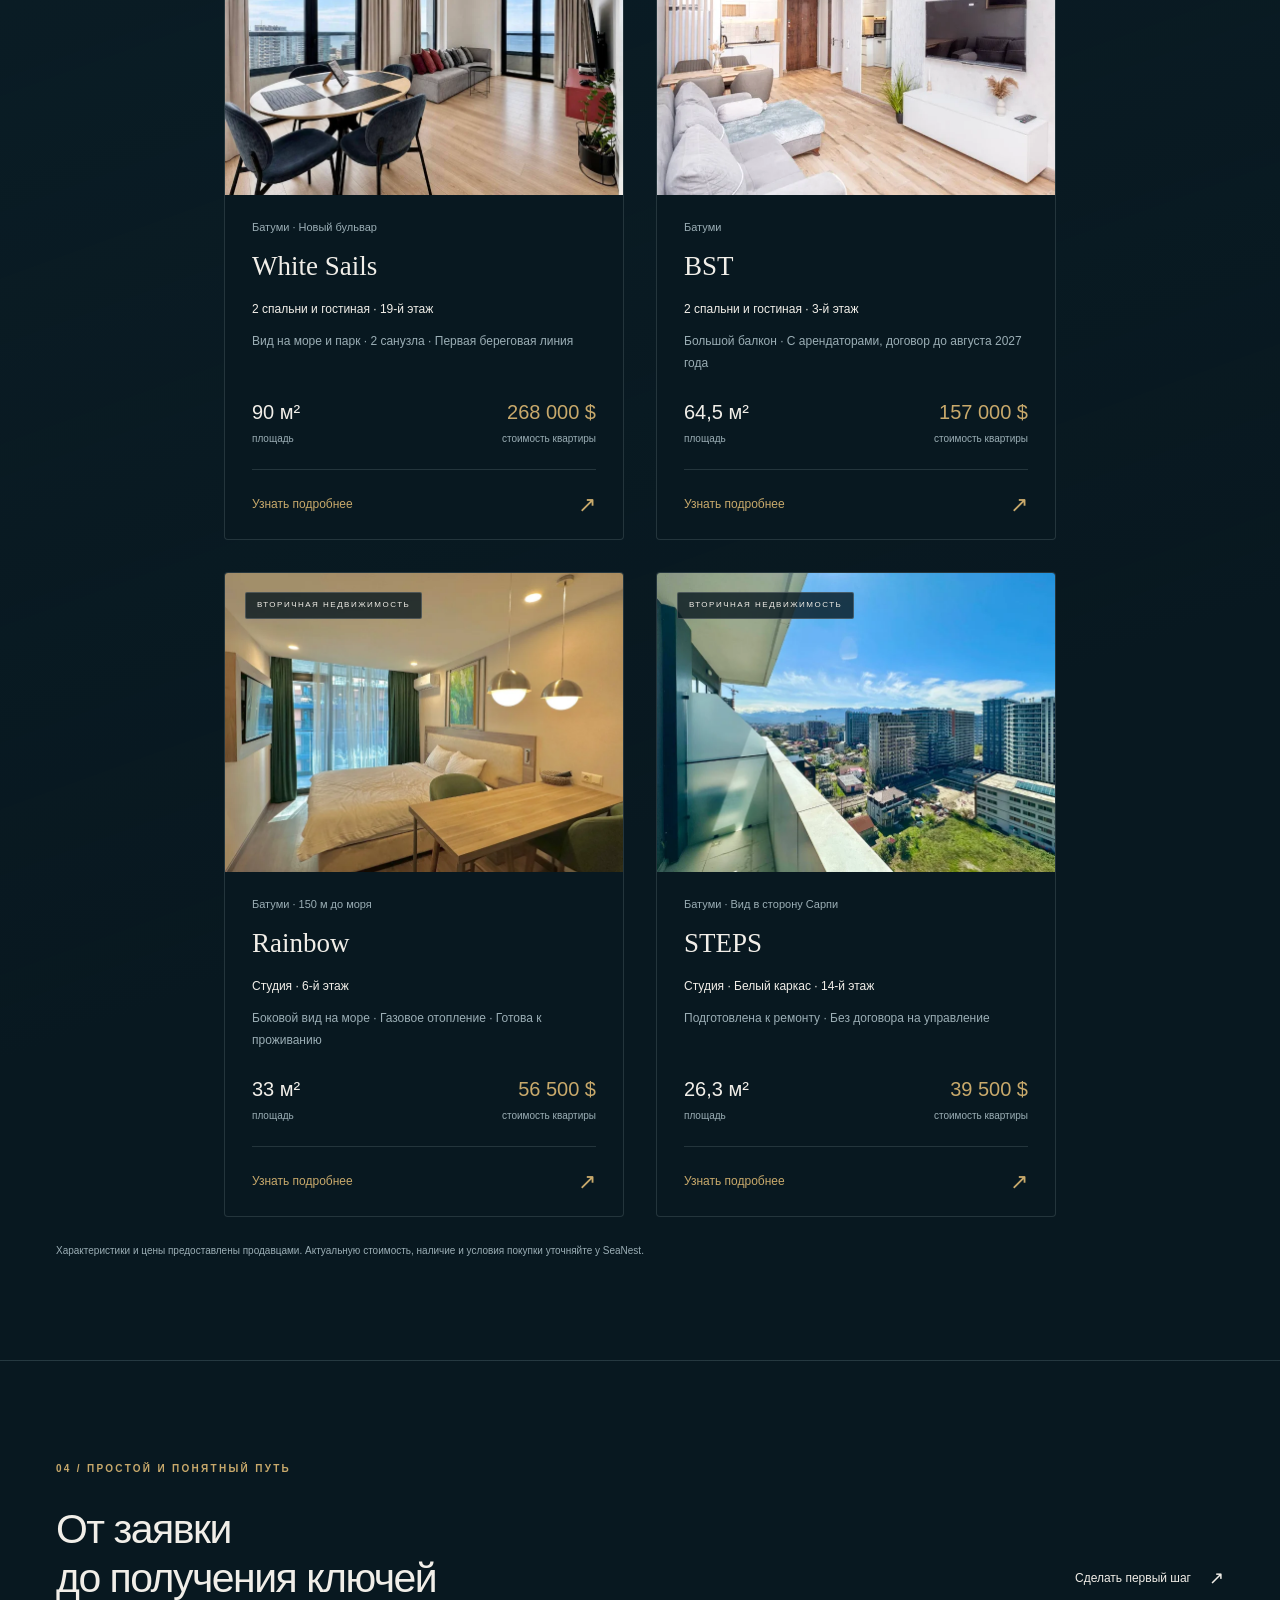
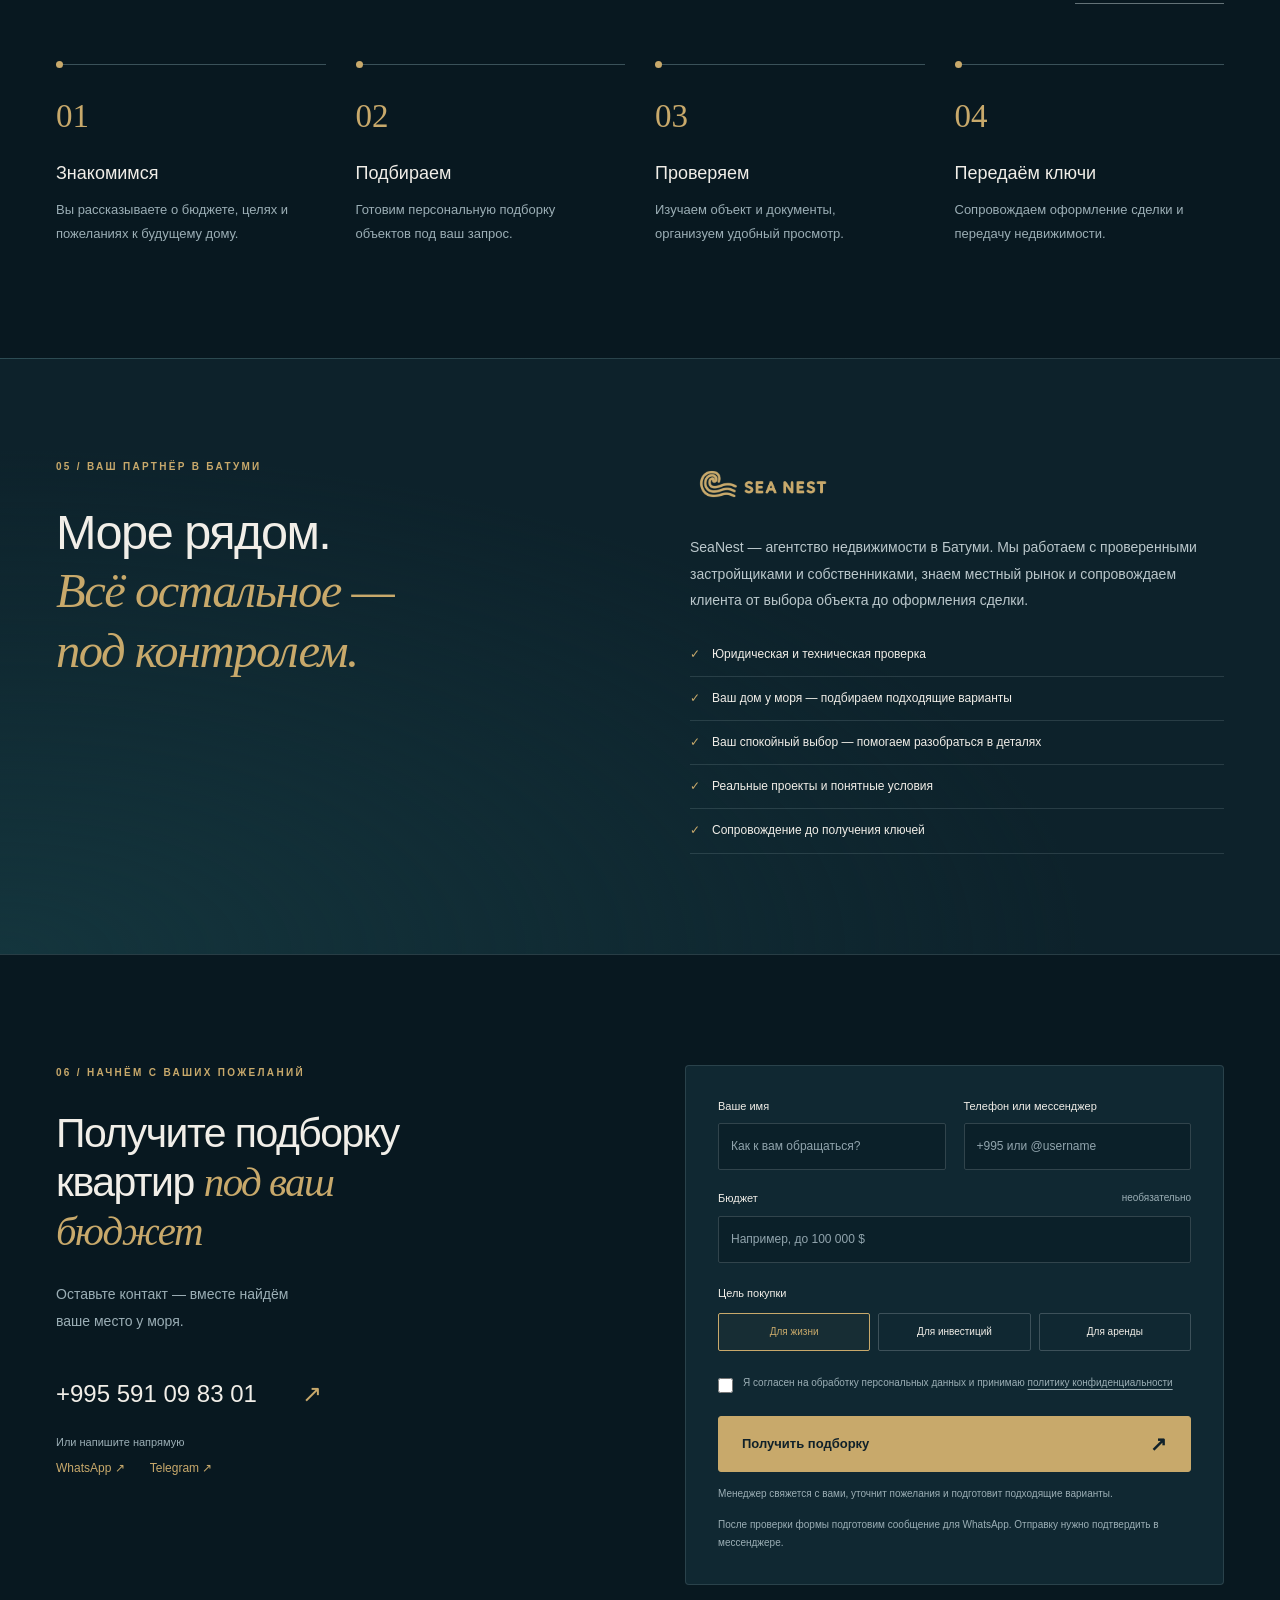
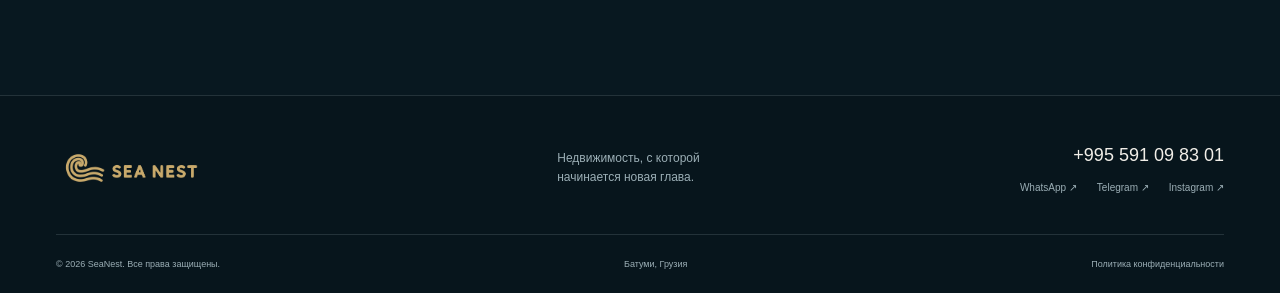
==== commit 2ba9b915: "Добавлен блок вторичной недвижимости с четырьмя объектами" ====
--- a/index.html
+++ b/index.html
@@ -19,8 +19,62 @@
 <article class="property"><div class="property-picture"><img src="images/properties/island.png" width="400" height="300" alt="Проект Island Batumi у Чёрного моря" loading="lazy"><span class="tag">БАТУМИ</span><span class="property-index">03 / 04</span></div><div class="property-body"><p class="location">ул. Одиссея Димитриади, Тамари</p><h3>Island Batumi</h3><div class="property-details"><span>37 м² <small>площадь</small></span><span>от 115 000 $ <small>стоимость объекта</small></span></div><a class="property-link" href="#request" data-property="Island Batumi">Получить планировки <span>↗</span></a></div></article>
 <article class="property"><div class="property-picture"><img src="images/properties/adjara.png" width="400" height="300" alt="Современные виллы Adjara View" loading="lazy"><span class="tag">БАТУМИ · ВИЛЛЫ</span><span class="property-index">04 / 04</span></div><div class="property-body"><p class="location">Адлиа, 1-й тупик Адлиа, 4</p><h3>Adjara View</h3><div class="property-details"><span>97,66 м² <small>площадь</small></span><span>от 205 800 $ <small>стоимость объекта</small></span></div><a class="property-link" href="#request" data-property="Adjara View">Получить планировки <span>↗</span></a></div></article>
 </div><p class="source-note">Данные опубликованы на <a href="https://ge-seanest.com/" target="_blank" rel="noopener">сайте SeaNest</a> и проверены 19.10.2026. Указана площадь представленного предложения. Стоимость и наличие уточняются; для Adjara View на страницах источника указаны разные цены.</p></div></section>
-<section class="section process" id="process"><div class="container"><p class="eyebrow">03 / ПРОСТОЙ И ПОНЯТНЫЙ ПУТЬ</p><div class="section-heading"><h2>От заявки<br>до получения ключей</h2><a class="text-link" href="#request">Сделать первый шаг <span>↗</span></a></div><ol class="steps"><li><span>01</span><h3>Знакомимся</h3><p>Вы рассказываете о бюджете, целях и пожеланиях к будущему дому.</p></li><li><span>02</span><h3>Подбираем</h3><p>Готовим персональную подборку объектов под ваш запрос.</p></li><li><span>03</span><h3>Проверяем</h3><p>Изучаем объект и документы, организуем удобный просмотр.</p></li><li><span>04</span><h3>Передаём ключи</h3><p>Сопровождаем оформление сделки и передачу недвижимости.</p></li></ol></div></section>
-<section class="section about" id="about"><div class="container about-grid"><div><p class="eyebrow">04 / ВАШ ПАРТНЁР В БАТУМИ</p><h2>Море рядом.<br><em>Всё остальное —<br>под контролем.</em></h2></div><div class="about-copy"><img class="about-logo" src="images/logo.svg" width="175" height="50" alt="SeaNest" loading="lazy"><p>SeaNest — агентство недвижимости в Батуми. Мы работаем с проверенными застройщиками и собственниками, знаем местный рынок и сопровождаем клиента от выбора объекта до оформления сделки.</p><ul class="trust-list"><li>Юридическая и техническая проверка</li><li>Ваш дом у моря — подбираем подходящие варианты</li><li>Ваш спокойный выбор — помогаем разобраться в деталях</li><li>Реальные проекты и понятные условия</li><li>Сопровождение до получения ключей</li></ul></div></div></section>
-<section class="section request" id="request"><div class="container request-grid"><div><p class="eyebrow">05 / НАЧНЁМ С ВАШИХ ПОЖЕЛАНИЙ</p><h2>Получите подборку<br>квартир <em>под ваш<br> бюджет</em></h2><p class="request-description">Оставьте контакт — вместе найдём<br>ваше место у моря.</p><a class="request-phone" href="tel:+995591098301">+995 591 09 83 01 <span>↗</span></a><p class="muted">Или напишите напрямую</p><div class="contact-links"><a href="https://wa.me/995591098301" target="_blank" rel="noopener">WhatsApp ↗</a><a href="https://t.me/SeaNest_Batumi" target="_blank" rel="noopener">Telegram ↗</a></div></div><form id="request-form"><div class="field-grid"><label>Ваше имя <input name="name" autocomplete="given-name" placeholder="Как к вам обращаться?" required minlength="2" maxlength="80"></label><label>Телефон или мессенджер <input name="contact" autocomplete="tel" placeholder="+995 или @username" required minlength="5" maxlength="100"></label></div><label>Бюджет <span class="optional">необязательно</span><input name="budget" placeholder="Например, до 100 000 $" maxlength="100"></label><fieldset><legend>Цель покупки</legend><div class="purpose-options"><label><input type="radio" name="purpose" value="Для жизни" checked><span>Для жизни</span></label><label><input type="radio" name="purpose" value="Для инвестиций"><span>Для инвестиций</span></label><label><input type="radio" name="purpose" value="Для аренды"><span>Для аренды</span></label></div></fieldset><input type="hidden" name="property"><p id="selected-property" class="selection" hidden></p><label class="consent"><input type="checkbox" name="consent" required><span>Я согласен на обработку персональных данных и принимаю <a href="privacy.html" target="_blank" rel="noopener">политику конфиденциальности</a></span></label><button class="button form-button" type="submit">Получить подборку <span>↗</span></button><p class="form-note">Менеджер свяжется с вами, уточнит пожелания и подготовит подходящие варианты.</p><p class="form-note">После проверки формы подготовим сообщение для WhatsApp. Отправку нужно подтвердить в мессенджере.</p><div id="form-result" role="status" hidden></div><noscript><p>Для работы формы включите JavaScript или свяжитесь с нами по телефону.</p></noscript></form></div></section>
+
+<section class="section resale" id="resale" aria-labelledby="resale-heading">
+  <div class="container">
+    <p class="eyebrow">03 / ВЫБРАНО SEANEST</p>
+    <div class="section-heading"><h2 id="resale-heading">Вторичная недвижимость</h2><p>Четыре квартиры — четыре возможности.<br>Выберите пространство под ваши цели.</p></div>
+    <div class="resale-grid">
+<article class="property resale-card">
+  <div class="property-picture"><img src="images/resale/white-sails.webp" width="800" height="600" alt="Гостиная White Sails с панорамными окнами" loading="lazy" decoding="async"><span class="tag">ВТОРИЧНАЯ НЕДВИЖИМОСТЬ</span></div>
+  <div class="property-body">
+    <p class="location">Батуми · Новый бульвар</p>
+    <h3>White Sails</h3>
+    <p class="resale-layout">2 спальни и гостиная · 19-й этаж</p>
+    <p class="resale-features">Вид на море и парк &#183; 2 санузла &#183; Первая береговая линия</p>
+    <div class="property-details"><span>90 м²<small>площадь</small></span><span>268 000 $<small>стоимость квартиры</small></span></div>
+    <a class="property-link" href="#request" data-property="White Sails — вторичная недвижимость, 90 м²">Узнать подробнее <span aria-hidden="true">↗</span></a>
+  </div>
+</article>
+<article class="property resale-card">
+  <div class="property-picture"><img src="images/resale/bst.webp" width="800" height="600" alt="Гостиная и кухня квартиры в BST" loading="lazy" decoding="async"><span class="tag">ВТОРИЧНАЯ НЕДВИЖИМОСТЬ</span></div>
+  <div class="property-body">
+    <p class="location">Батуми</p>
+    <h3>BST</h3>
+    <p class="resale-layout">2 спальни и гостиная · 3-й этаж</p>
+    <p class="resale-features">Большой балкон &#183; С арендаторами, договор до августа 2027 года</p>
+    <div class="property-details"><span>64,5 м²<small>площадь</small></span><span>157 000 $<small>стоимость квартиры</small></span></div>
+    <a class="property-link" href="#request" data-property="BST — вторичная недвижимость, 64,5 м²">Узнать подробнее <span aria-hidden="true">↗</span></a>
+  </div>
+</article>
+<article class="property resale-card">
+  <div class="property-picture"><img src="images/resale/rainbow.webp" width="800" height="600" alt="Студия Rainbow с обеденной зоной и окном" loading="lazy" decoding="async"><span class="tag">ВТОРИЧНАЯ НЕДВИЖИМОСТЬ</span></div>
+  <div class="property-body">
+    <p class="location">Батуми · 150 м до моря</p>
+    <h3>Rainbow</h3>
+    <p class="resale-layout">Студия · 6-й этаж</p>
+    <p class="resale-features">Боковой вид на море &#183; Газовое отопление &#183; Готова к проживанию</p>
+    <div class="property-details"><span>33 м²<small>площадь</small></span><span>56 500 $<small>стоимость квартиры</small></span></div>
+    <a class="property-link" href="#request" data-property="Rainbow — вторичная недвижимость, 33 м²">Узнать подробнее <span aria-hidden="true">↗</span></a>
+  </div>
+</article>
+<article class="property resale-card">
+  <div class="property-picture"><img src="images/resale/steps.webp" width="800" height="600" alt="Вид с балкона студии STEPS на город и горы" loading="lazy" decoding="async"><span class="tag">ВТОРИЧНАЯ НЕДВИЖИМОСТЬ</span></div>
+  <div class="property-body">
+    <p class="location">Батуми · Вид в сторону Сарпи</p>
+    <h3>STEPS</h3>
+    <p class="resale-layout">Студия · Белый каркас · 14-й этаж</p>
+    <p class="resale-features">Подготовлена к ремонту &#183; Без договора на управление</p>
+    <div class="property-details"><span>26,3 м²<small>площадь</small></span><span>39 500 $<small>стоимость квартиры</small></span></div>
+    <a class="property-link" href="#request" data-property="STEPS — вторичная недвижимость, 26,3 м²">Узнать подробнее <span aria-hidden="true">↗</span></a>
+  </div>
+</article>
+    </div>
+    <p class="source-note">Характеристики и цены предоставлены продавцами. Актуальную стоимость, наличие и условия покупки уточняйте у SeaNest.</p>
+  </div>
+</section>
+<section class="section process" id="process"><div class="container"><p class="eyebrow">04 / ПРОСТОЙ И ПОНЯТНЫЙ ПУТЬ</p><div class="section-heading"><h2>От заявки<br>до получения ключей</h2><a class="text-link" href="#request">Сделать первый шаг <span>↗</span></a></div><ol class="steps"><li><span>01</span><h3>Знакомимся</h3><p>Вы рассказываете о бюджете, целях и пожеланиях к будущему дому.</p></li><li><span>02</span><h3>Подбираем</h3><p>Готовим персональную подборку объектов под ваш запрос.</p></li><li><span>03</span><h3>Проверяем</h3><p>Изучаем объект и документы, организуем удобный просмотр.</p></li><li><span>04</span><h3>Передаём ключи</h3><p>Сопровождаем оформление сделки и передачу недвижимости.</p></li></ol></div></section>
+<section class="section about" id="about"><div class="container about-grid"><div><p class="eyebrow">05 / ВАШ ПАРТНЁР В БАТУМИ</p><h2>Море рядом.<br><em>Всё остальное —<br>под контролем.</em></h2></div><div class="about-copy"><img class="about-logo" src="images/logo.svg" width="175" height="50" alt="SeaNest" loading="lazy"><p>SeaNest — агентство недвижимости в Батуми. Мы работаем с проверенными застройщиками и собственниками, знаем местный рынок и сопровождаем клиента от выбора объекта до оформления сделки.</p><ul class="trust-list"><li>Юридическая и техническая проверка</li><li>Ваш дом у моря — подбираем подходящие варианты</li><li>Ваш спокойный выбор — помогаем разобраться в деталях</li><li>Реальные проекты и понятные условия</li><li>Сопровождение до получения ключей</li></ul></div></div></section>
+<section class="section request" id="request"><div class="container request-grid"><div><p class="eyebrow">06 / НАЧНЁМ С ВАШИХ ПОЖЕЛАНИЙ</p><h2>Получите подборку<br>квартир <em>под ваш<br> бюджет</em></h2><p class="request-description">Оставьте контакт — вместе найдём<br>ваше место у моря.</p><a class="request-phone" href="tel:+995591098301">+995 591 09 83 01 <span>↗</span></a><p class="muted">Или напишите напрямую</p><div class="contact-links"><a href="https://wa.me/995591098301" target="_blank" rel="noopener">WhatsApp ↗</a><a href="https://t.me/SeaNest_Batumi" target="_blank" rel="noopener">Telegram ↗</a></div></div><form id="request-form"><div class="field-grid"><label>Ваше имя <input name="name" autocomplete="given-name" placeholder="Как к вам обращаться?" required minlength="2" maxlength="80"></label><label>Телефон или мессенджер <input name="contact" autocomplete="tel" placeholder="+995 или @username" required minlength="5" maxlength="100"></label></div><label>Бюджет <span class="optional">необязательно</span><input name="budget" placeholder="Например, до 100 000 $" maxlength="100"></label><fieldset><legend>Цель покупки</legend><div class="purpose-options"><label><input type="radio" name="purpose" value="Для жизни" checked><span>Для жизни</span></label><label><input type="radio" name="purpose" value="Для инвестиций"><span>Для инвестиций</span></label><label><input type="radio" name="purpose" value="Для аренды"><span>Для аренды</span></label></div></fieldset><input type="hidden" name="property"><p id="selected-property" class="selection" hidden></p><label class="consent"><input type="checkbox" name="consent" required><span>Я согласен на обработку персональных данных и принимаю <a href="privacy.html" target="_blank" rel="noopener">политику конфиденциальности</a></span></label><button class="button form-button" type="submit">Получить подборку <span>↗</span></button><p class="form-note">Менеджер свяжется с вами, уточнит пожелания и подготовит подходящие варианты.</p><p class="form-note">После проверки формы подготовим сообщение для WhatsApp. Отправку нужно подтвердить в мессенджере.</p><div id="form-result" role="status" hidden></div><noscript><p>Для работы формы включите JavaScript или свяжитесь с нами по телефону.</p></noscript></form></div></section>
 </main><footer id="contacts"><div class="container"><div class="footer-top"><a href="#" aria-label="SeaNest — наверх"><img src="images/logo.svg" width="181" height="52" alt="SeaNest" loading="lazy"></a><p>Недвижимость, с которой<br>начинается новая глава.</p><div class="footer-contacts"><a href="tel:+995591098301">+995 591 09 83 01</a><div><a href="https://wa.me/995591098301" target="_blank" rel="noopener">WhatsApp ↗</a><a href="https://t.me/SeaNest_Batumi" target="_blank" rel="noopener">Telegram ↗</a><a href="https://www.instagram.com/real_estate_batumi_sea_nest/" target="_blank" rel="noopener">Instagram ↗</a></div></div></div><div class="footer-bottom"><span>© <span id="year">2026</span> SeaNest. Все права защищены.</span><span>Батуми, Грузия</span><a href="privacy.html">Политика конфиденциальности</a></div></div></footer>
 </body></html>
--- a/css/style.css
+++ b/css/style.css
@@ -1185,6 +1185,53 @@
     font-size:14px
   }
 
+}
+/* Вторичная недвижимость: одна колонка на телефоне, две — на широком экране. */
+.resale {
+  background:linear-gradient(160deg,#10283255,transparent 65%);
+  border-bottom:1px solid var(--line);
+}
+.resale-grid {
+  display:grid;
+  grid-template-columns:minmax(0,var(--photo-width));
+  justify-content:center;
+  gap:28px;
+}
+.resale-card {
+  min-width:0;
+  display:flex;
+  flex-direction:column;
+}
+.resale-card .property-body {
+  flex:1;
+  display:flex;
+  flex-direction:column;
+}
+.resale-card h3 {
+  margin-bottom:12px;
+}
+.resale-layout {
+  font-size:12px;
+  color:var(--text);
+  margin-bottom:12px;
+}
+.resale-features {
+  font-size:12px;
+  line-height:1.8;
+  color:var(--muted);
+  margin-bottom:22px;
+}
+.resale-card .property-details {
+  margin-top:auto;
+}
+.resale-card .property-picture img {
+  object-fit:cover;
+}
+@media(min-width:768px) {
+  .resale-grid {
+    grid-template-columns:repeat(2,minmax(0,var(--photo-width)));
+    gap:32px;
+  }
 }
 /* Текстовые преимущества вместо числовых показателей. */
 .hero-stats {
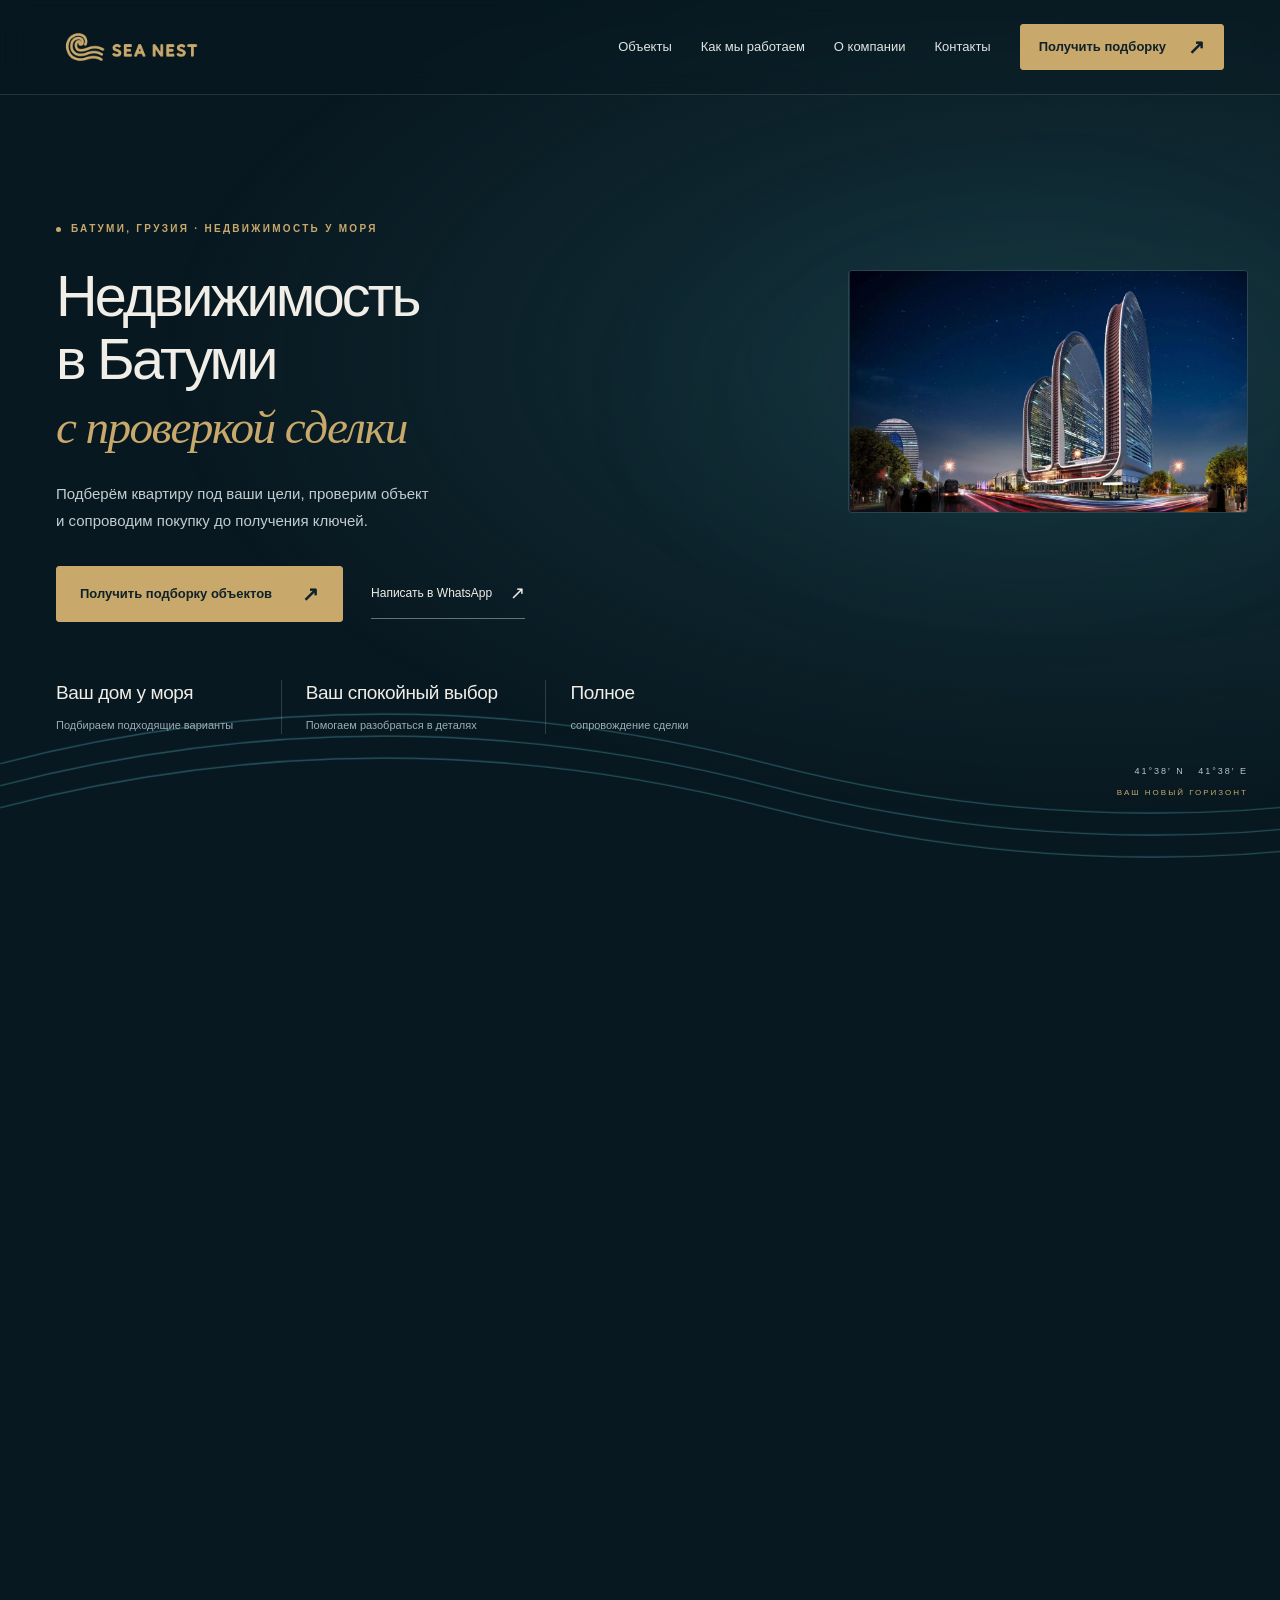
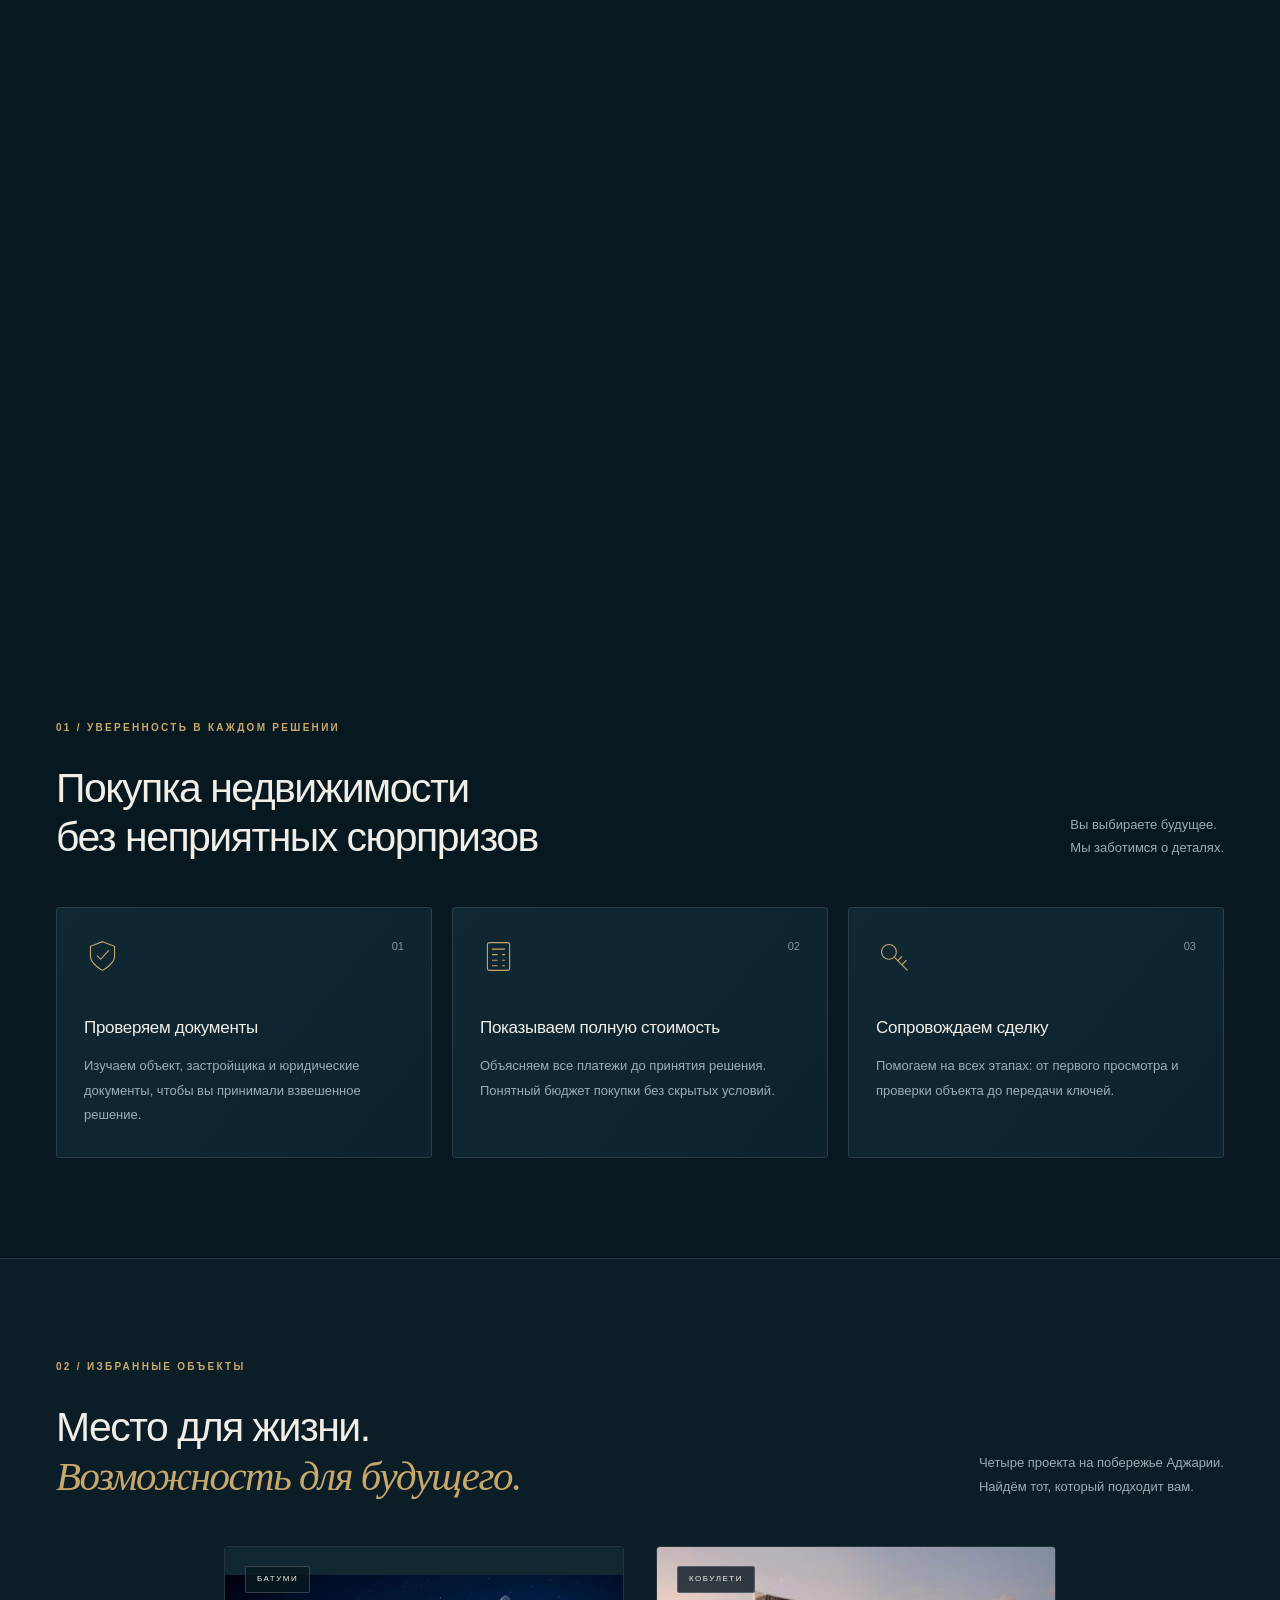
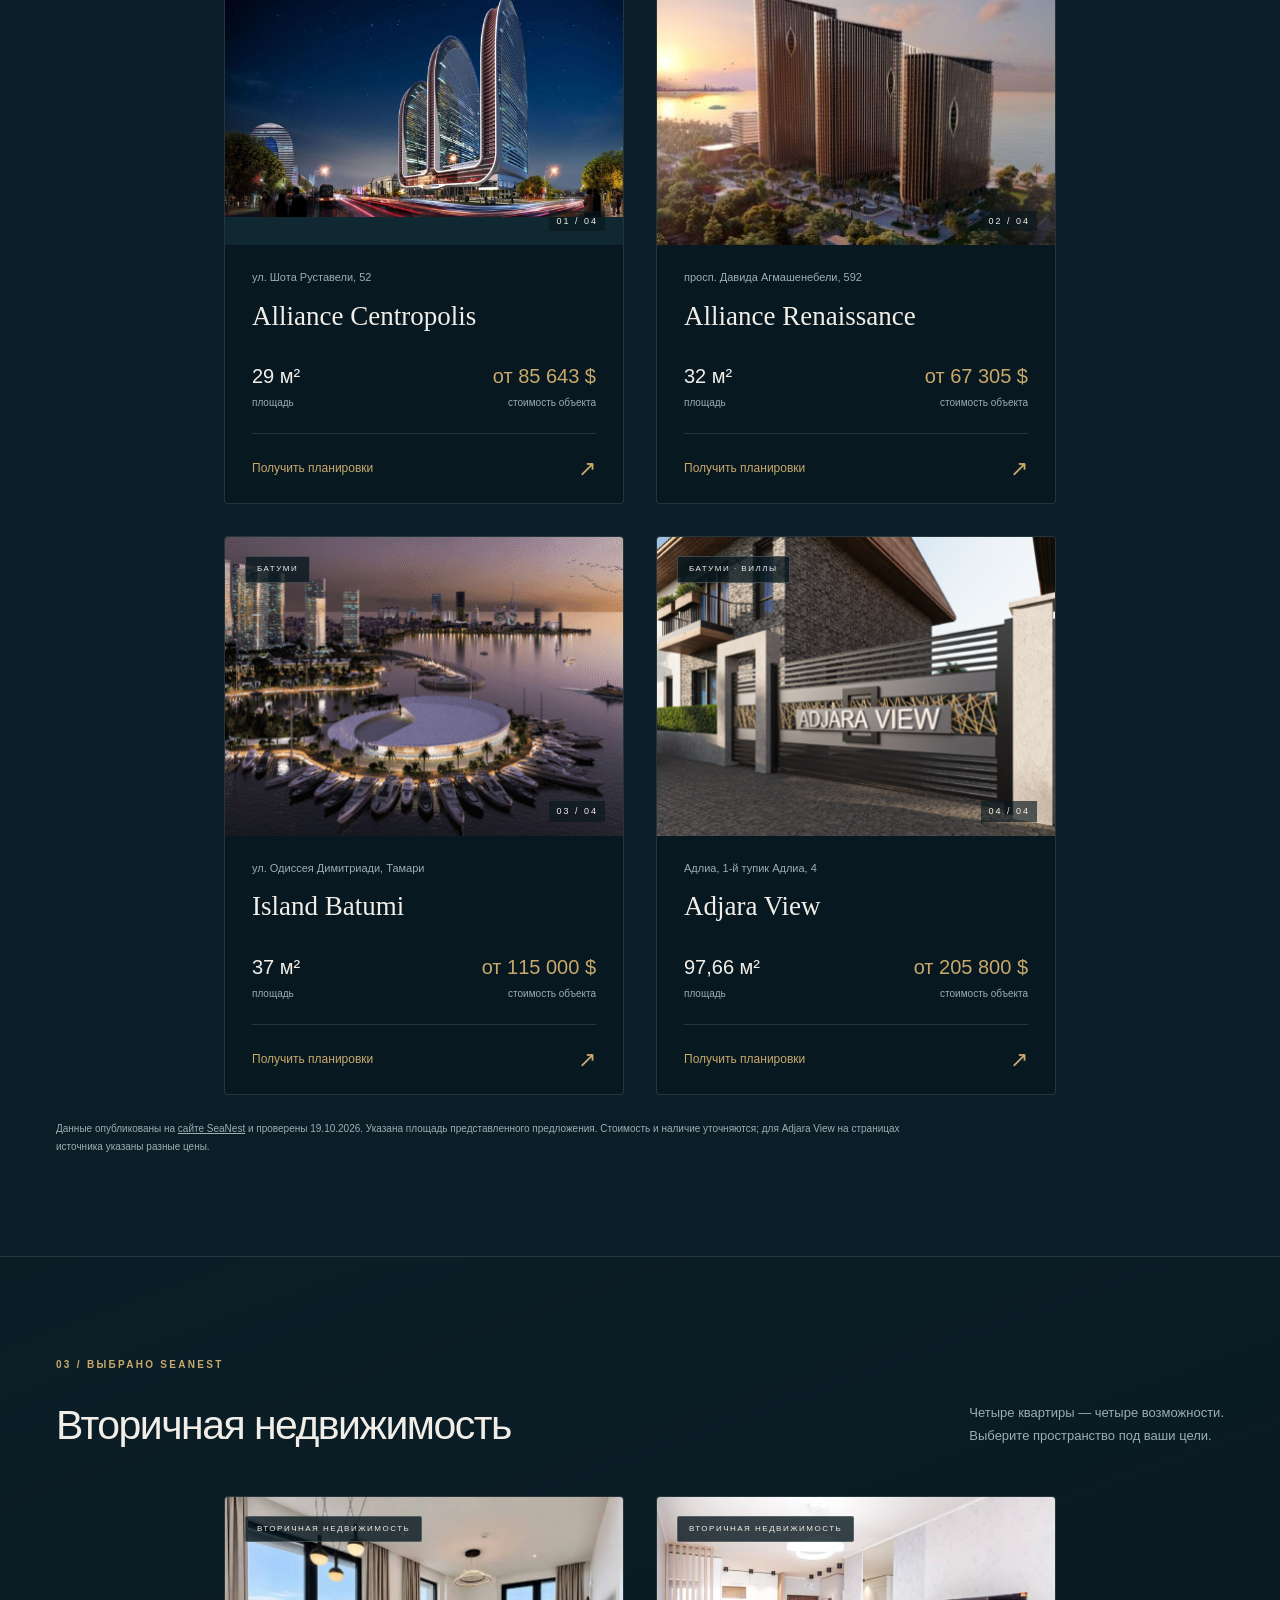
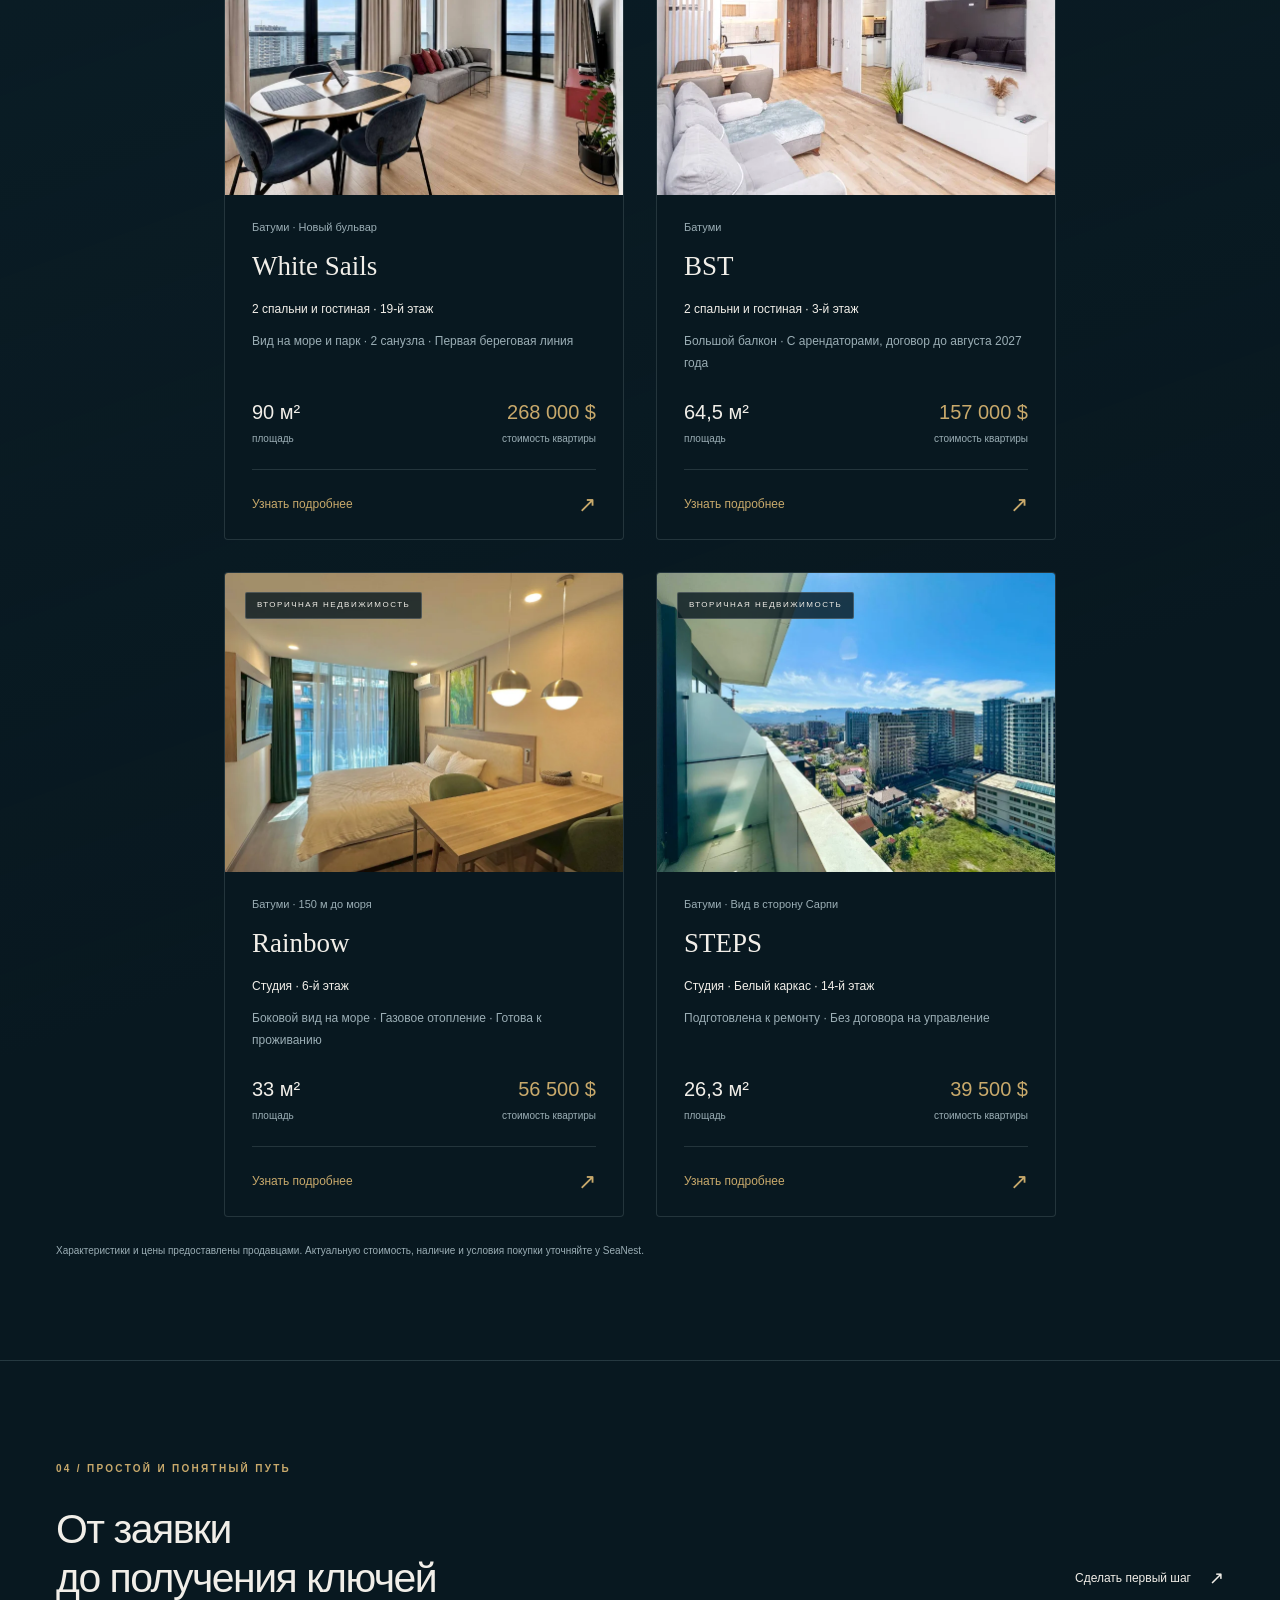
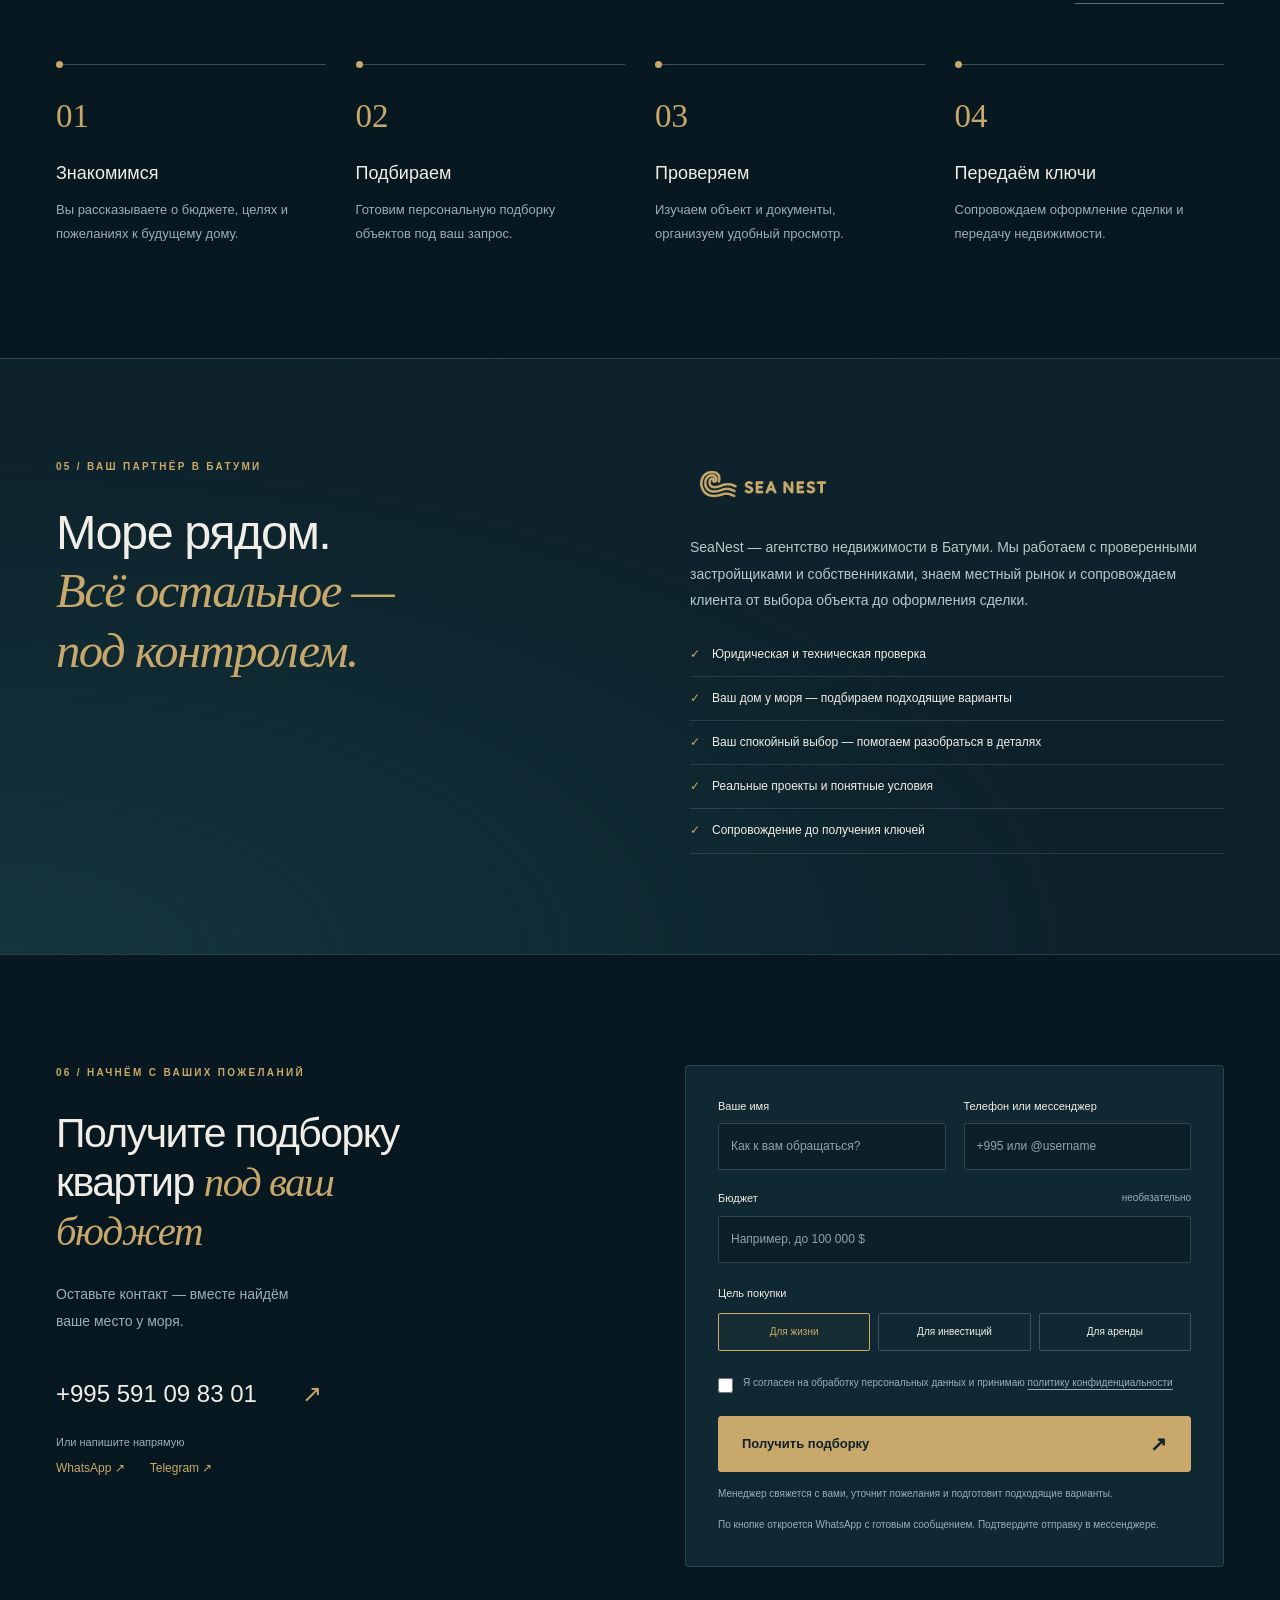
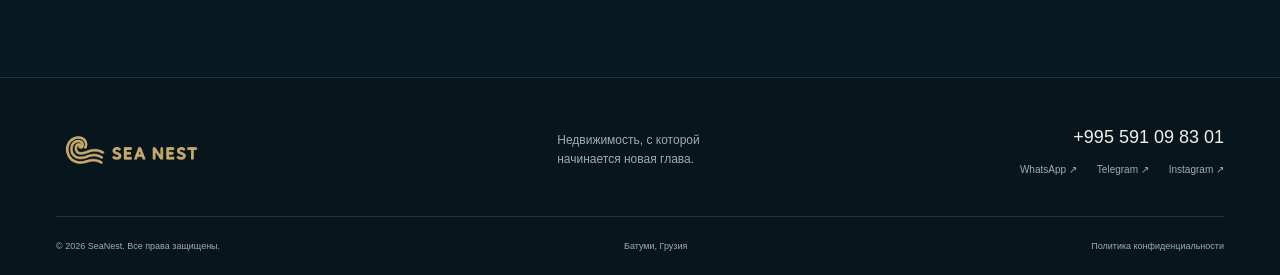
==== commit 92559cfe: "Прямой переход в WhatsApp по кнопке формы" ====
--- a/index.html
+++ b/index.html
@@ -75,6 +75,6 @@
 </section>
 <section class="section process" id="process"><div class="container"><p class="eyebrow">04 / ПРОСТОЙ И ПОНЯТНЫЙ ПУТЬ</p><div class="section-heading"><h2>От заявки<br>до получения ключей</h2><a class="text-link" href="#request">Сделать первый шаг <span>↗</span></a></div><ol class="steps"><li><span>01</span><h3>Знакомимся</h3><p>Вы рассказываете о бюджете, целях и пожеланиях к будущему дому.</p></li><li><span>02</span><h3>Подбираем</h3><p>Готовим персональную подборку объектов под ваш запрос.</p></li><li><span>03</span><h3>Проверяем</h3><p>Изучаем объект и документы, организуем удобный просмотр.</p></li><li><span>04</span><h3>Передаём ключи</h3><p>Сопровождаем оформление сделки и передачу недвижимости.</p></li></ol></div></section>
 <section class="section about" id="about"><div class="container about-grid"><div><p class="eyebrow">05 / ВАШ ПАРТНЁР В БАТУМИ</p><h2>Море рядом.<br><em>Всё остальное —<br>под контролем.</em></h2></div><div class="about-copy"><img class="about-logo" src="images/logo.svg" width="175" height="50" alt="SeaNest" loading="lazy"><p>SeaNest — агентство недвижимости в Батуми. Мы работаем с проверенными застройщиками и собственниками, знаем местный рынок и сопровождаем клиента от выбора объекта до оформления сделки.</p><ul class="trust-list"><li>Юридическая и техническая проверка</li><li>Ваш дом у моря — подбираем подходящие варианты</li><li>Ваш спокойный выбор — помогаем разобраться в деталях</li><li>Реальные проекты и понятные условия</li><li>Сопровождение до получения ключей</li></ul></div></div></section>
-<section class="section request" id="request"><div class="container request-grid"><div><p class="eyebrow">06 / НАЧНЁМ С ВАШИХ ПОЖЕЛАНИЙ</p><h2>Получите подборку<br>квартир <em>под ваш<br> бюджет</em></h2><p class="request-description">Оставьте контакт — вместе найдём<br>ваше место у моря.</p><a class="request-phone" href="tel:+995591098301">+995 591 09 83 01 <span>↗</span></a><p class="muted">Или напишите напрямую</p><div class="contact-links"><a href="https://wa.me/995591098301" target="_blank" rel="noopener">WhatsApp ↗</a><a href="https://t.me/SeaNest_Batumi" target="_blank" rel="noopener">Telegram ↗</a></div></div><form id="request-form"><div class="field-grid"><label>Ваше имя <input name="name" autocomplete="given-name" placeholder="Как к вам обращаться?" required minlength="2" maxlength="80"></label><label>Телефон или мессенджер <input name="contact" autocomplete="tel" placeholder="+995 или @username" required minlength="5" maxlength="100"></label></div><label>Бюджет <span class="optional">необязательно</span><input name="budget" placeholder="Например, до 100 000 $" maxlength="100"></label><fieldset><legend>Цель покупки</legend><div class="purpose-options"><label><input type="radio" name="purpose" value="Для жизни" checked><span>Для жизни</span></label><label><input type="radio" name="purpose" value="Для инвестиций"><span>Для инвестиций</span></label><label><input type="radio" name="purpose" value="Для аренды"><span>Для аренды</span></label></div></fieldset><input type="hidden" name="property"><p id="selected-property" class="selection" hidden></p><label class="consent"><input type="checkbox" name="consent" required><span>Я согласен на обработку персональных данных и принимаю <a href="privacy.html" target="_blank" rel="noopener">политику конфиденциальности</a></span></label><button class="button form-button" type="submit">Получить подборку <span>↗</span></button><p class="form-note">Менеджер свяжется с вами, уточнит пожелания и подготовит подходящие варианты.</p><p class="form-note">После проверки формы подготовим сообщение для WhatsApp. Отправку нужно подтвердить в мессенджере.</p><div id="form-result" role="status" hidden></div><noscript><p>Для работы формы включите JavaScript или свяжитесь с нами по телефону.</p></noscript></form></div></section>
+<section class="section request" id="request"><div class="container request-grid"><div><p class="eyebrow">06 / НАЧНЁМ С ВАШИХ ПОЖЕЛАНИЙ</p><h2>Получите подборку<br>квартир <em>под ваш<br> бюджет</em></h2><p class="request-description">Оставьте контакт — вместе найдём<br>ваше место у моря.</p><a class="request-phone" href="tel:+995591098301">+995 591 09 83 01 <span>↗</span></a><p class="muted">Или напишите напрямую</p><div class="contact-links"><a href="https://wa.me/995591098301" target="_blank" rel="noopener">WhatsApp ↗</a><a href="https://t.me/SeaNest_Batumi" target="_blank" rel="noopener">Telegram ↗</a></div></div><form id="request-form"><div class="field-grid"><label>Ваше имя <input name="name" autocomplete="given-name" placeholder="Как к вам обращаться?" required minlength="2" maxlength="80"></label><label>Телефон или мессенджер <input name="contact" autocomplete="tel" placeholder="+995 или @username" required minlength="5" maxlength="100"></label></div><label>Бюджет <span class="optional">необязательно</span><input name="budget" placeholder="Например, до 100 000 $" maxlength="100"></label><fieldset><legend>Цель покупки</legend><div class="purpose-options"><label><input type="radio" name="purpose" value="Для жизни" checked><span>Для жизни</span></label><label><input type="radio" name="purpose" value="Для инвестиций"><span>Для инвестиций</span></label><label><input type="radio" name="purpose" value="Для аренды"><span>Для аренды</span></label></div></fieldset><input type="hidden" name="property"><p id="selected-property" class="selection" hidden></p><label class="consent"><input type="checkbox" name="consent" required><span>Я согласен на обработку персональных данных и принимаю <a href="privacy.html" target="_blank" rel="noopener">политику конфиденциальности</a></span></label><button class="button form-button" type="submit">Получить подборку <span>↗</span></button><p class="form-note">Менеджер свяжется с вами, уточнит пожелания и подготовит подходящие варианты.</p><p class="form-note">По кнопке откроется WhatsApp с готовым сообщением. Подтвердите отправку в мессенджере.</p><noscript><p>Для работы формы включите JavaScript или свяжитесь с нами по телефону.</p></noscript></form></div></section>
 </main><footer id="contacts"><div class="container"><div class="footer-top"><a href="#" aria-label="SeaNest — наверх"><img src="images/logo.svg" width="181" height="52" alt="SeaNest" loading="lazy"></a><p>Недвижимость, с которой<br>начинается новая глава.</p><div class="footer-contacts"><a href="tel:+995591098301">+995 591 09 83 01</a><div><a href="https://wa.me/995591098301" target="_blank" rel="noopener">WhatsApp ↗</a><a href="https://t.me/SeaNest_Batumi" target="_blank" rel="noopener">Telegram ↗</a><a href="https://www.instagram.com/real_estate_batumi_sea_nest/" target="_blank" rel="noopener">Instagram ↗</a></div></div></div><div class="footer-bottom"><span>© <span id="year">2026</span> SeaNest. Все права защищены.</span><span>Батуми, Грузия</span><a href="privacy.html">Политика конфиденциальности</a></div></div></footer>
 </body></html>
--- a/css/style.css
+++ b/css/style.css
@@ -650,18 +650,6 @@
   color:var(--sand);
   font-size:12px;
   margin:18px 0 0
-}
-#form-result {
-  border-top:1px solid var(--line);
-  margin-top:20px;
-  padding-top:15px;
-  font-size:12px
-}
-#form-result a {
-  display:block;
-  color:var(--sand);
-  text-decoration:underline;
-  margin-top:10px
 }
 footer {
   border-top:1px solid var(--line);
